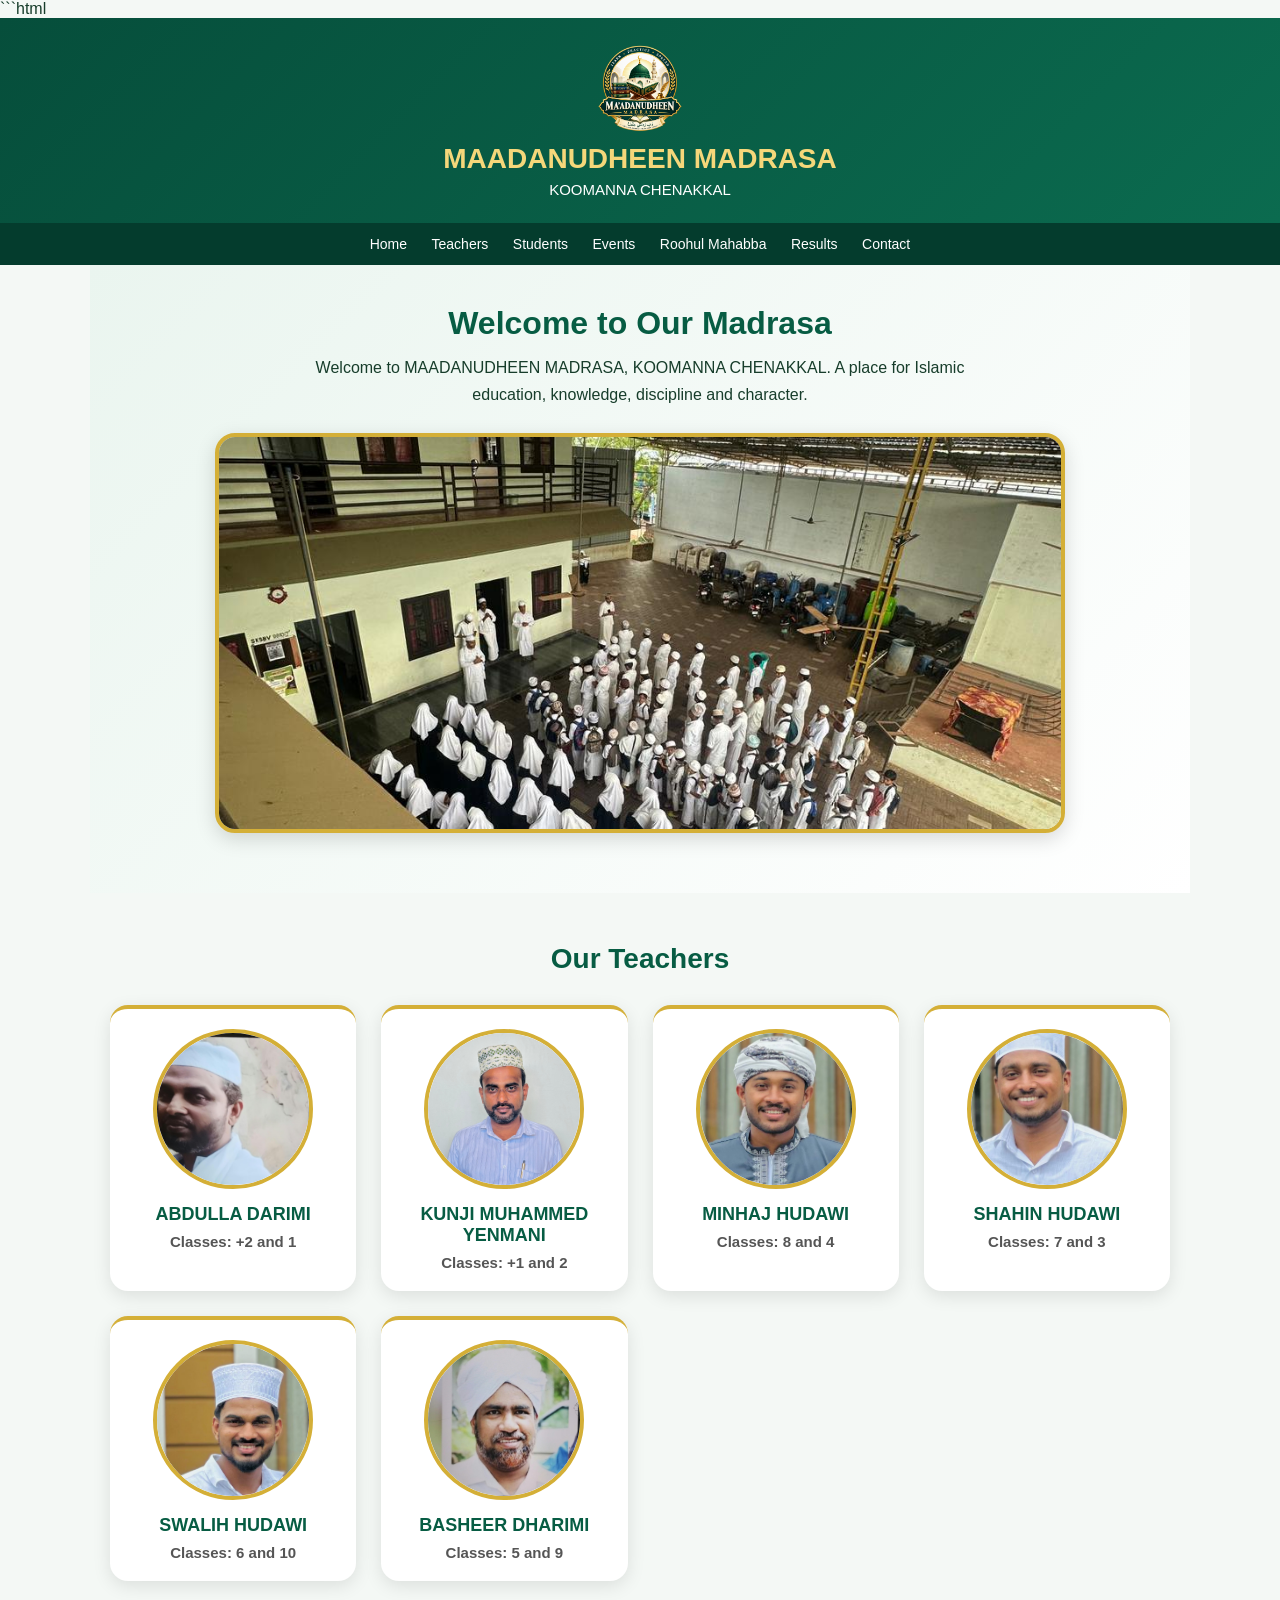
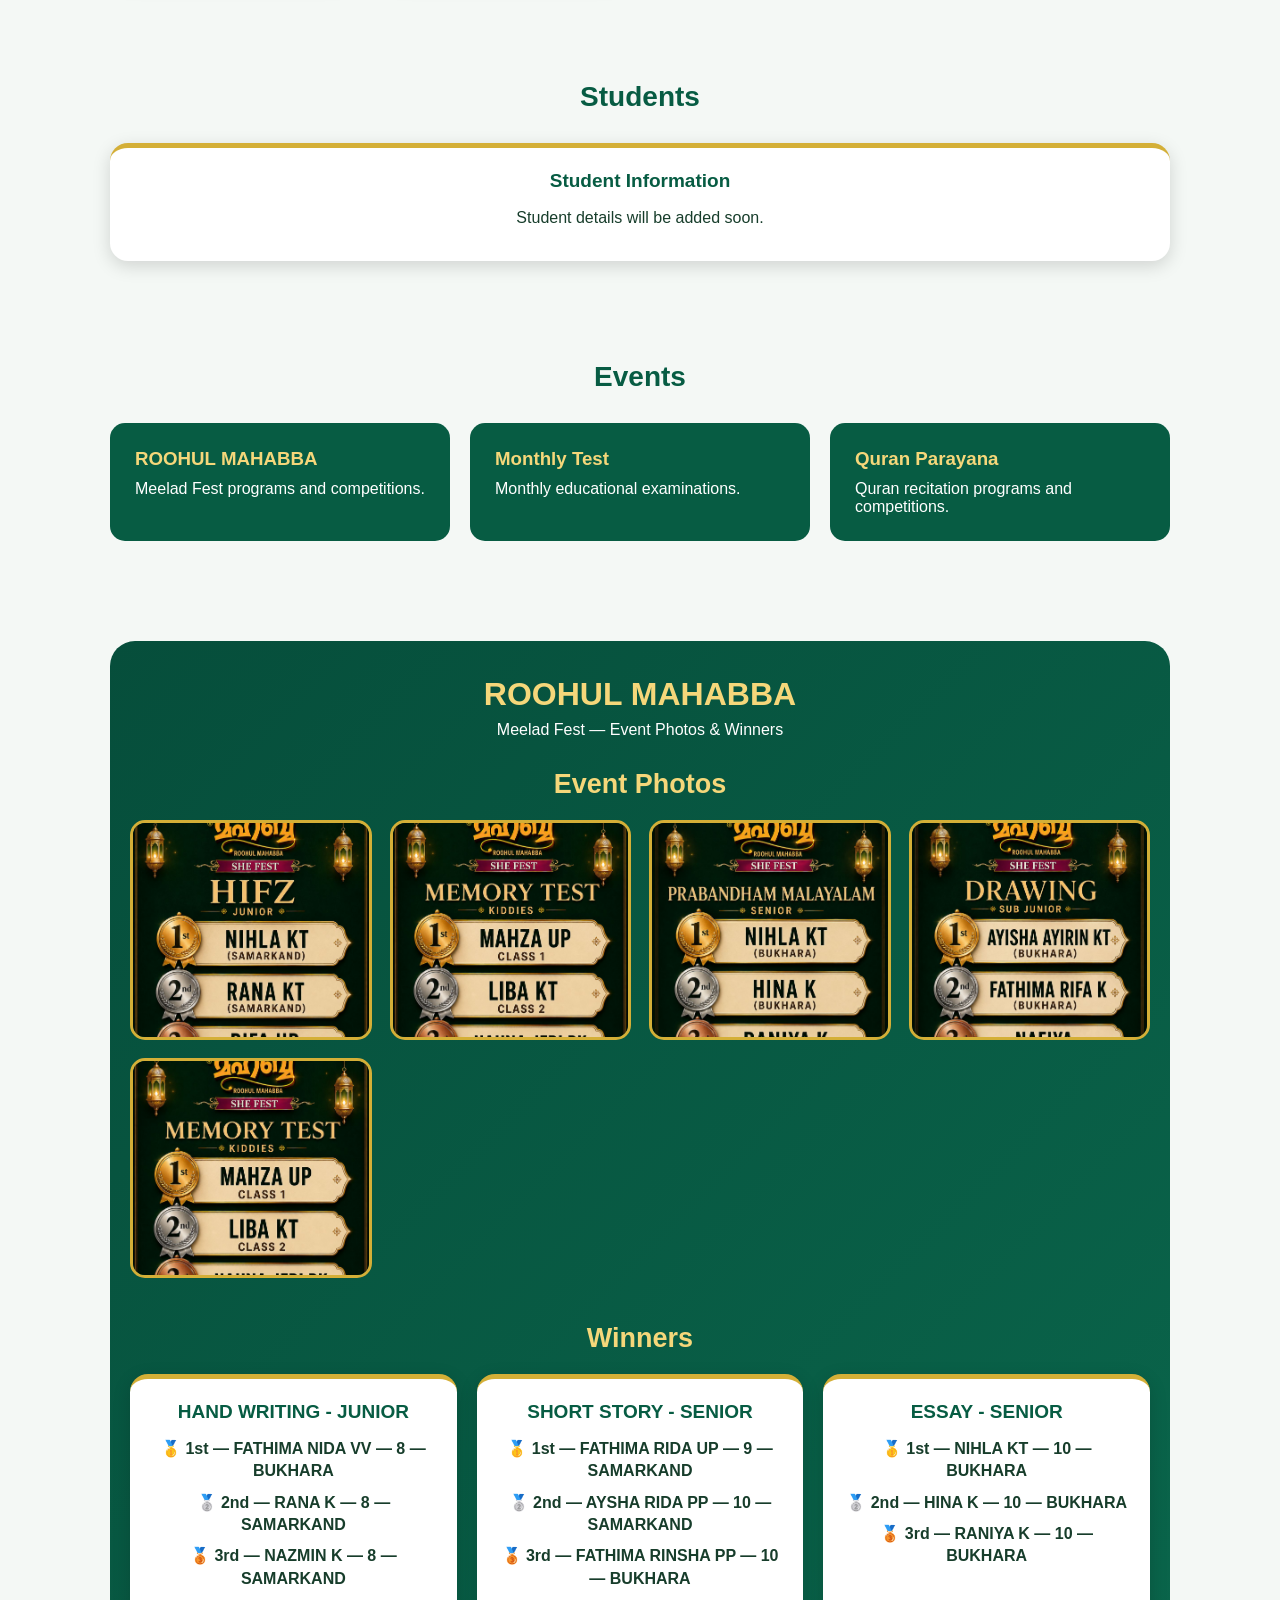
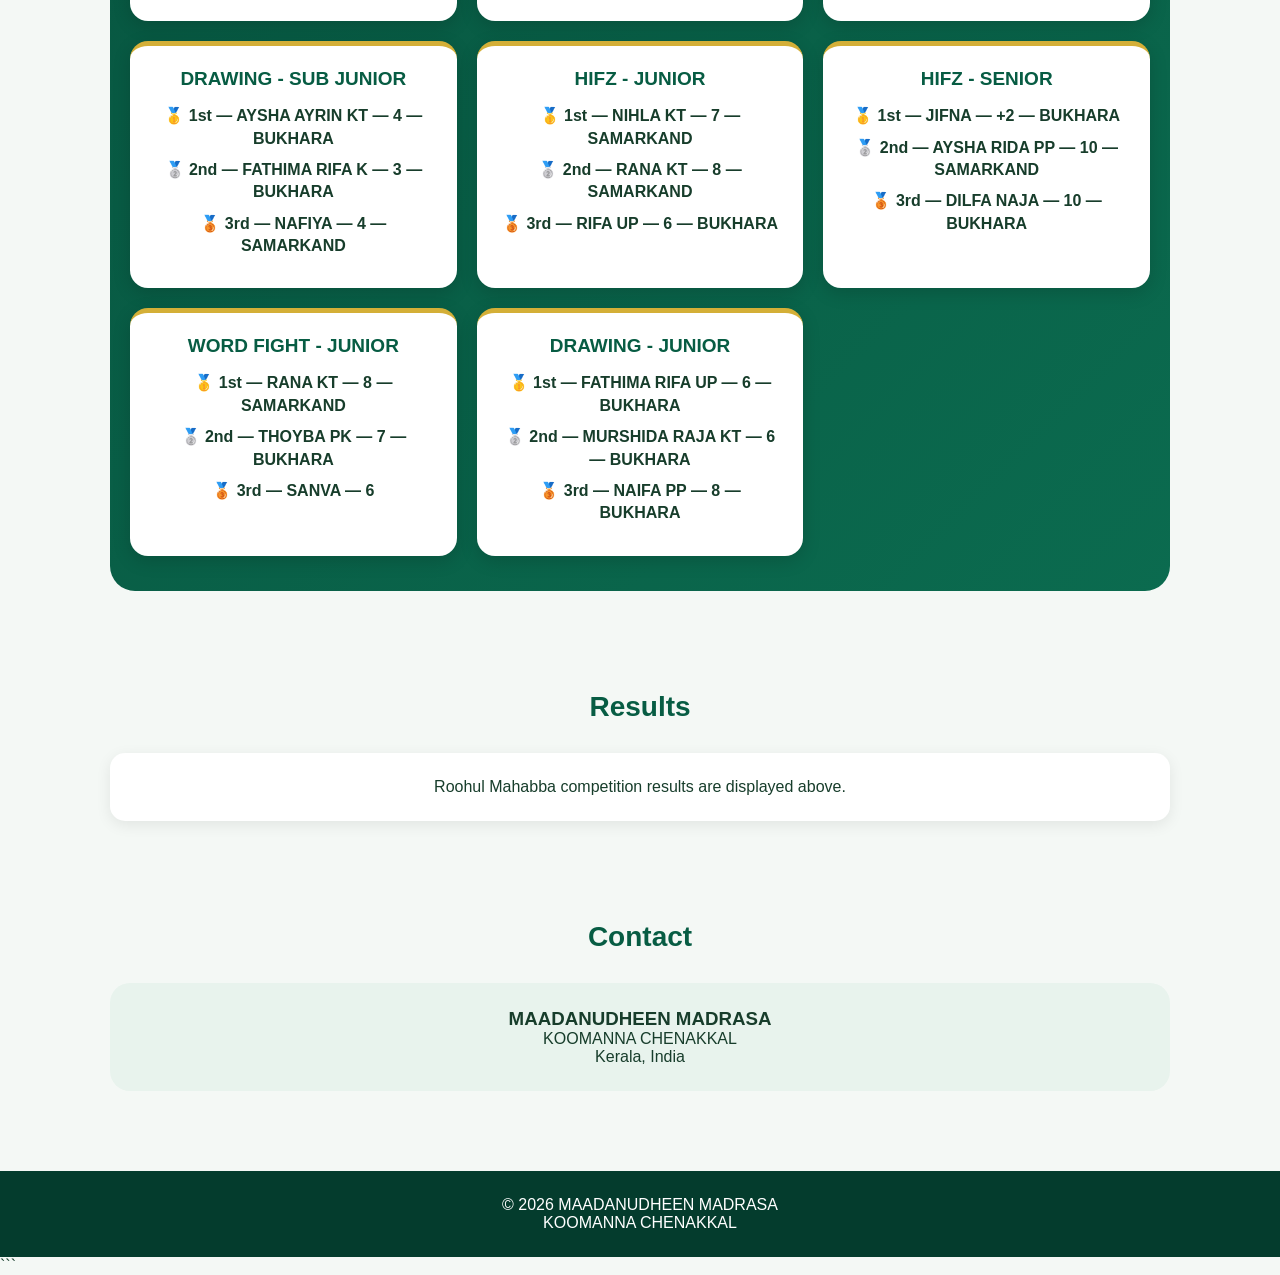
==== index.html @ e6b01f74 "Update index.html" ====
```html
<!DOCTYPE html>
<html lang="en">
<head>
<meta charset="UTF-8">
<meta name="viewport" content="width=device-width, initial-scale=1.0">

<title>MAADANUDHEEN MADRASA</title>

<style>

* {
    box-sizing: border-box;
    margin: 0;
    padding: 0;
}

body {
    font-family: Arial, sans-serif;
    background: #f4f8f5;
    color: #173d2b;
}

/* HEADER */

header {
    background: linear-gradient(135deg, #064e3b, #0b6b4f);
    color: white;
    text-align: center;
    padding: 25px 15px;
}

header img {
    width: 90px;
    height: 90px;
    object-fit: contain;
    margin-bottom: 10px;
}

header h1 {
    font-size: 28px;
    color: #f5d77a;
}

header p {
    margin-top: 6px;
    font-size: 15px;
}

/* NAVIGATION */

nav {
    background: #043c2d;
    padding: 12px;
    text-align: center;
    position: sticky;
    top: 0;
    z-index: 10;
}

nav a {
    color: white;
    text-decoration: none;
    margin: 0 10px;
    font-size: 14px;
}

nav a:hover {
    color: #f5d77a;
}

/* HERO */

.hero {
    text-align: center;
    padding: 40px 20px 60px;
    background: linear-gradient(135deg, #eaf5ef, #ffffff);
}

.hero h2 {
    font-size: 32px;
    color: #075c43;
    margin-bottom: 12px;
}

.hero p {
    max-width: 650px;
    margin: auto;
    line-height: 1.7;
}

.madrasa-image {
    width: 100%;
    max-width: 850px;
    height: 400px;
    object-fit: cover;
    border-radius: 20px;
    margin: 25px auto 0;
    display: block;
    border: 4px solid #d4af37;
    box-shadow: 0 6px 20px rgba(0,0,0,0.15);
}

/* SECTIONS */

section {
    padding: 50px 20px;
    max-width: 1100px;
    margin: auto;
}

.section-title {
    text-align: center;
    margin-bottom: 30px;
}

.section-title h2 {
    color: #075c43;
    font-size: 28px;
}

/* TEACHERS */

.teachers {
    display: grid;
    grid-template-columns: repeat(auto-fit, minmax(220px, 1fr));
    gap: 25px;
}

.teacher-card {
    background: white;
    padding: 20px;
    border-radius: 18px;
    text-align: center;
    box-shadow: 0 5px 18px rgba(0,0,0,0.10);
    border-top: 4px solid #d4af37;
}

.teacher-card img {
    width: 160px;
    height: 160px;
    object-fit: cover;
    border-radius: 50%;
    border: 4px solid #d4af37;
    margin-bottom: 15px;
}

.teacher-card h3 {
    color: #075c43;
    font-size: 18px;
    margin-bottom: 8px;
}

.teacher-class {
    color: #555;
    font-size: 15px;
    font-weight: bold;
}

/* STUDENTS */

.students {
    display: grid;
    grid-template-columns: repeat(auto-fit, minmax(220px, 1fr));
    gap: 20px;
}

/* EVENTS */

.events {
    display: grid;
    grid-template-columns: repeat(auto-fit, minmax(250px, 1fr));
    gap: 20px;
}

.event {
    background: #075c43;
    color: white;
    padding: 25px;
    border-radius: 15px;
}

.event h3 {
    color: #f5d77a;
    margin-bottom: 10px;
}

/* ROOHUL MAHABBA */

.roohul {
    background: linear-gradient(135deg, #064e3b, #0b6b4f);
    color: white;
    border-radius: 25px;
    padding: 35px 20px;
}

.roohul-title {
    text-align: center;
    margin-bottom: 30px;
}

.roohul-title h2 {
    color: #f5d77a;
    font-size: 32px;
}

.roohul-title p {
    margin-top: 8px;
}

/* PHOTO GALLERY */

.gallery {
    display: grid;
    grid-template-columns: repeat(auto-fit, minmax(220px, 1fr));
    gap: 18px;
    margin-bottom: 45px;
}

.gallery img {
    width: 100%;
    height: 220px;
    object-fit: cover;
    border-radius: 15px;
    border: 3px solid #d4af37;
    transition: 0.3s;
}

.gallery img:hover {
    transform: scale(1.03);
}

/* WINNERS */

.winners-title {
    text-align: center;
    color: #f5d77a;
    font-size: 27px;
    margin-bottom: 20px;
}

.winners {
    display: grid;
    grid-template-columns: repeat(auto-fit, minmax(280px, 1fr));
    gap: 20px;
}

.winner-card {
    background: white;
    color: #173d2b;
    padding: 22px;
    border-radius: 18px;
    text-align: center;
    border-top: 5px solid #d4af37;
    box-shadow: 0 5px 18px rgba(0,0,0,0.15);
}

.winner-card h3 {
    color: #075c43;
    margin-bottom: 15px;
    font-size: 19px;
}

.winner-card p {
    margin: 9px 0;
    line-height: 1.4;
}

.first {
    font-weight: bold;
}

.second {
    font-weight: bold;
}

.third {
    font-weight: bold;
}

/* RESULTS */

.results {
    background: white;
    padding: 25px;
    border-radius: 15px;
    text-align: center;
    box-shadow: 0 4px 15px rgba(0,0,0,0.08);
}

/* CONTACT */

.contact {
    text-align: center;
    background: #e8f3ed;
    border-radius: 20px;
    padding: 25px;
}

/* FOOTER */

footer {
    background: #043c2d;
    color: white;
    text-align: center;
    padding: 25px;
    margin-top: 30px;
}

/* MOBILE */

@media (max-width: 600px) {

    header h1 {
        font-size: 22px;
    }

    .hero h2 {
        font-size: 25px;
    }

    .madrasa-image {
        height: 250px;
    }

    nav a {
        display: inline-block;
        margin: 5px;
    }

}

</style>
</head>

<body>

<!-- HEADER -->

<header>

    <img src="logo.png" alt="Madrasa Logo">

    <h1>MAADANUDHEEN MADRASA</h1>

    <p>KOOMANNA CHENAKKAL</p>

</header>


<!-- NAVIGATION -->

<nav>

    <a href="#home">Home</a>
    <a href="#teachers">Teachers</a>
    <a href="#students">Students</a>
    <a href="#events">Events</a>
    <a href="#roohul">Roohul Mahabba</a>
    <a href="#results">Results</a>
    <a href="#contact">Contact</a>

</nav>


<!-- HOME -->

<section class="hero" id="home">

    <h2>Welcome to Our Madrasa</h2>

    <p>
        Welcome to MAADANUDHEEN MADRASA, KOOMANNA CHENAKKAL.
        A place for Islamic education, knowledge, discipline and character.
    </p>

    <img
        src="madrasa.jpg"
        alt="MAADANUDHEEN MADRASA"
        class="madrasa-image"
    >

</section>


<!-- TEACHERS -->

<section id="teachers">

    <div class="section-title">
        <h2>Our Teachers</h2>
    </div>

    <div class="teachers">

        <div class="teacher-card">
            <img src="teacher1.jpg" alt="Abdulla Darimi">
            <h3>ABDULLA DARIMI</h3>
            <p class="teacher-class">Classes: +2 and 1</p>
        </div>

        <div class="teacher-card">
            <img src="teacher2.jpg" alt="Kunji Muhammed Yenmani">
            <h3>KUNJI MUHAMMED YENMANI</h3>
            <p class="teacher-class">Classes: +1 and 2</p>
        </div>

        <div class="teacher-card">
            <img src="teacher3.jpg" alt="Minhaj Hudawi">
            <h3>MINHAJ HUDAWI</h3>
            <p class="teacher-class">Classes: 8 and 4</p>
        </div>

        <div class="teacher-card">
            <img src="teacher4.jpg" alt="Shahin Hudawi">
            <h3>SHAHIN HUDAWI</h3>
            <p class="teacher-class">Classes: 7 and 3</p>
        </div>

        <div class="teacher-card">
            <img src="teacher5.jpg" alt="Swalih Hudawi">
            <h3>SWALIH HUDAWI</h3>
            <p class="teacher-class">Classes: 6 and 10</p>
        </div>

        <div class="teacher-card">
            <img src="teacher6.jpg" alt="Basheer Dharimi">
            <h3>BASHEER DHARIMI</h3>
            <p class="teacher-class">Classes: 5 and 9</p>
        </div>

    </div>

</section>


<!-- STUDENTS -->

<section id="students">

    <div class="section-title">
        <h2>Students</h2>
    </div>

    <div class="students">

        <div class="winner-card">

            <h3>Student Information</h3>

            <p>
                Student details will be added soon.
            </p>

        </div>

    </div>

</section>


<!-- EVENTS -->

<section id="events">

    <div class="section-title">
        <h2>Events</h2>
    </div>

    <div class="events">

        <div class="event">
            <h3>ROOHUL MAHABBA</h3>
            <p>Meelad Fest programs and competitions.</p>
        </div>

        <div class="event">
            <h3>Monthly Test</h3>
            <p>Monthly educational examinations.</p>
        </div>

        <div class="event">
            <h3>Quran Parayana</h3>
            <p>Quran recitation programs and competitions.</p>
        </div>

    </div>

</section>


<!-- ROOHUL MAHABBA -->

<section id="roohul">

    <div class="roohul">

        <div class="roohul-title">

            <h2>ROOHUL MAHABBA</h2>

            <p>
                Meelad Fest — Event Photos & Winners
            </p>

        </div>


        <!-- EVENT PHOTOS -->

        <h2 class="winners-title">
            Event Photos
        </h2>

        <div class="gallery">

            <img src="roohul1.jpg" alt="Roohul Mahabba Event Photo">

            <img src="roohul2.jpg" alt="Roohul Mahabba Event Photo">

            <img src="roohul3.jpg" alt="Roohul Mahabba Event Photo">

            <img src="roohul4.jpg" alt="Roohul Mahabba Event Photo">

            <img src="roohul5.jpg" alt="Roohul Mahabba Event Photo">

        </div>


        <!-- WINNERS -->

        <h2 class="winners-title">
            Winners
        </h2>

        <div class="winners">


            <!-- 1 -->

            <div class="winner-card">

                <h3>HAND WRITING - JUNIOR</h3>

                <p class="first">
                    🥇 1st — FATHIMA NIDA VV — 8 — BUKHARA
                </p>

                <p class="second">
                    🥈 2nd — RANA K — 8 — SAMARKAND
                </p>

                <p class="third">
                    🥉 3rd — NAZMIN K — 8 — SAMARKAND
                </p>

            </div>


            <!-- 2 -->

            <div class="winner-card">

                <h3>SHORT STORY - SENIOR</h3>

                <p class="first">
                    🥇 1st — FATHIMA RIDA UP — 9 — SAMARKAND
                </p>

                <p class="second">
                    🥈 2nd — AYSHA RIDA PP — 10 — SAMARKAND
                </p>

                <p class="third">
                    🥉 3rd — FATHIMA RINSHA PP — 10 — BUKHARA
                </p>

            </div>


            <!-- 3 -->

            <div class="winner-card">

                <h3>ESSAY - SENIOR</h3>

                <p class="first">
                    🥇 1st — NIHLA KT — 10 — BUKHARA
                </p>

                <p class="second">
                    🥈 2nd — HINA K — 10 — BUKHARA
                </p>

                <p class="third">
                    🥉 3rd — RANIYA K — 10 — BUKHARA
                </p>

            </div>


            <!-- 4 -->

            <div class="winner-card">

                <h3>DRAWING - SUB JUNIOR</h3>

                <p class="first">
                    🥇 1st — AYSHA AYRIN KT — 4 — BUKHARA
                </p>

                <p class="second">
                    🥈 2nd — FATHIMA RIFA K — 3 — BUKHARA
                </p>

                <p class="third">
                    🥉 3rd — NAFIYA — 4 — SAMARKAND
                </p>

            </div>


            <!-- 5 -->

            <div class="winner-card">

                <h3>HIFZ - JUNIOR</h3>

                <p class="first">
                    🥇 1st — NIHLA KT — 7 — SAMARKAND
                </p>

                <p class="second">
                    🥈 2nd — RANA KT — 8 — SAMARKAND
                </p>

                <p class="third">
                    🥉 3rd — RIFA UP — 6 — BUKHARA
                </p>

            </div>


            <!-- 6 -->

            <div class="winner-card">

                <h3>HIFZ - SENIOR</h3>

                <p class="first">
                    🥇 1st — JIFNA — +2 — BUKHARA
                </p>

                <p class="second">
                    🥈 2nd — AYSHA RIDA PP — 10 — SAMARKAND
                </p>

                <p class="third">
                    🥉 3rd — DILFA NAJA — 10 — BUKHARA
                </p>

            </div>


            <!-- 7 -->

            <div class="winner-card">

                <h3>WORD FIGHT - JUNIOR</h3>

                <p class="first">
                    🥇 1st — RANA KT — 8 — SAMARKAND
                </p>

                <p class="second">
                    🥈 2nd — THOYBA PK — 7 — BUKHARA
                </p>

                <p class="third">
                    🥉 3rd — SANVA — 6
                </p>

            </div>


            <!-- 8 -->

            <div class="winner-card">

                <h3>DRAWING - JUNIOR</h3>

                <p class="first">
                    🥇 1st — FATHIMA RIFA UP — 6 — BUKHARA
                </p>

                <p class="second">
                    🥈 2nd — MURSHIDA RAJA KT — 6 — BUKHARA
                </p>

                <p class="third">
                    🥉 3rd — NAIFA PP — 8 — BUKHARA
                </p>

            </div>


        </div>

    </div>

</section>


<!-- RESULTS -->

<section id="results">

    <div class="section-title">

        <h2>Results</h2>

    </div>

    <div class="results">

        <p>
            Roohul Mahabba competition results are displayed above.
        </p>

    </div>

</section>


<!-- CONTACT -->

<section id="contact">

    <div class="section-title">

        <h2>Contact</h2>

    </div>

    <div class="contact">

        <h3>MAADANUDHEEN MADRASA</h3>

        <p>KOOMANNA CHENAKKAL</p>

        <p>Kerala, India</p>

    </div>

</section>


<!-- FOOTER -->

<footer>

    <p>© 2026 MAADANUDHEEN MADRASA</p>

    <p>KOOMANNA CHENAKKAL</p>

</footer>

</body>
</html>
```
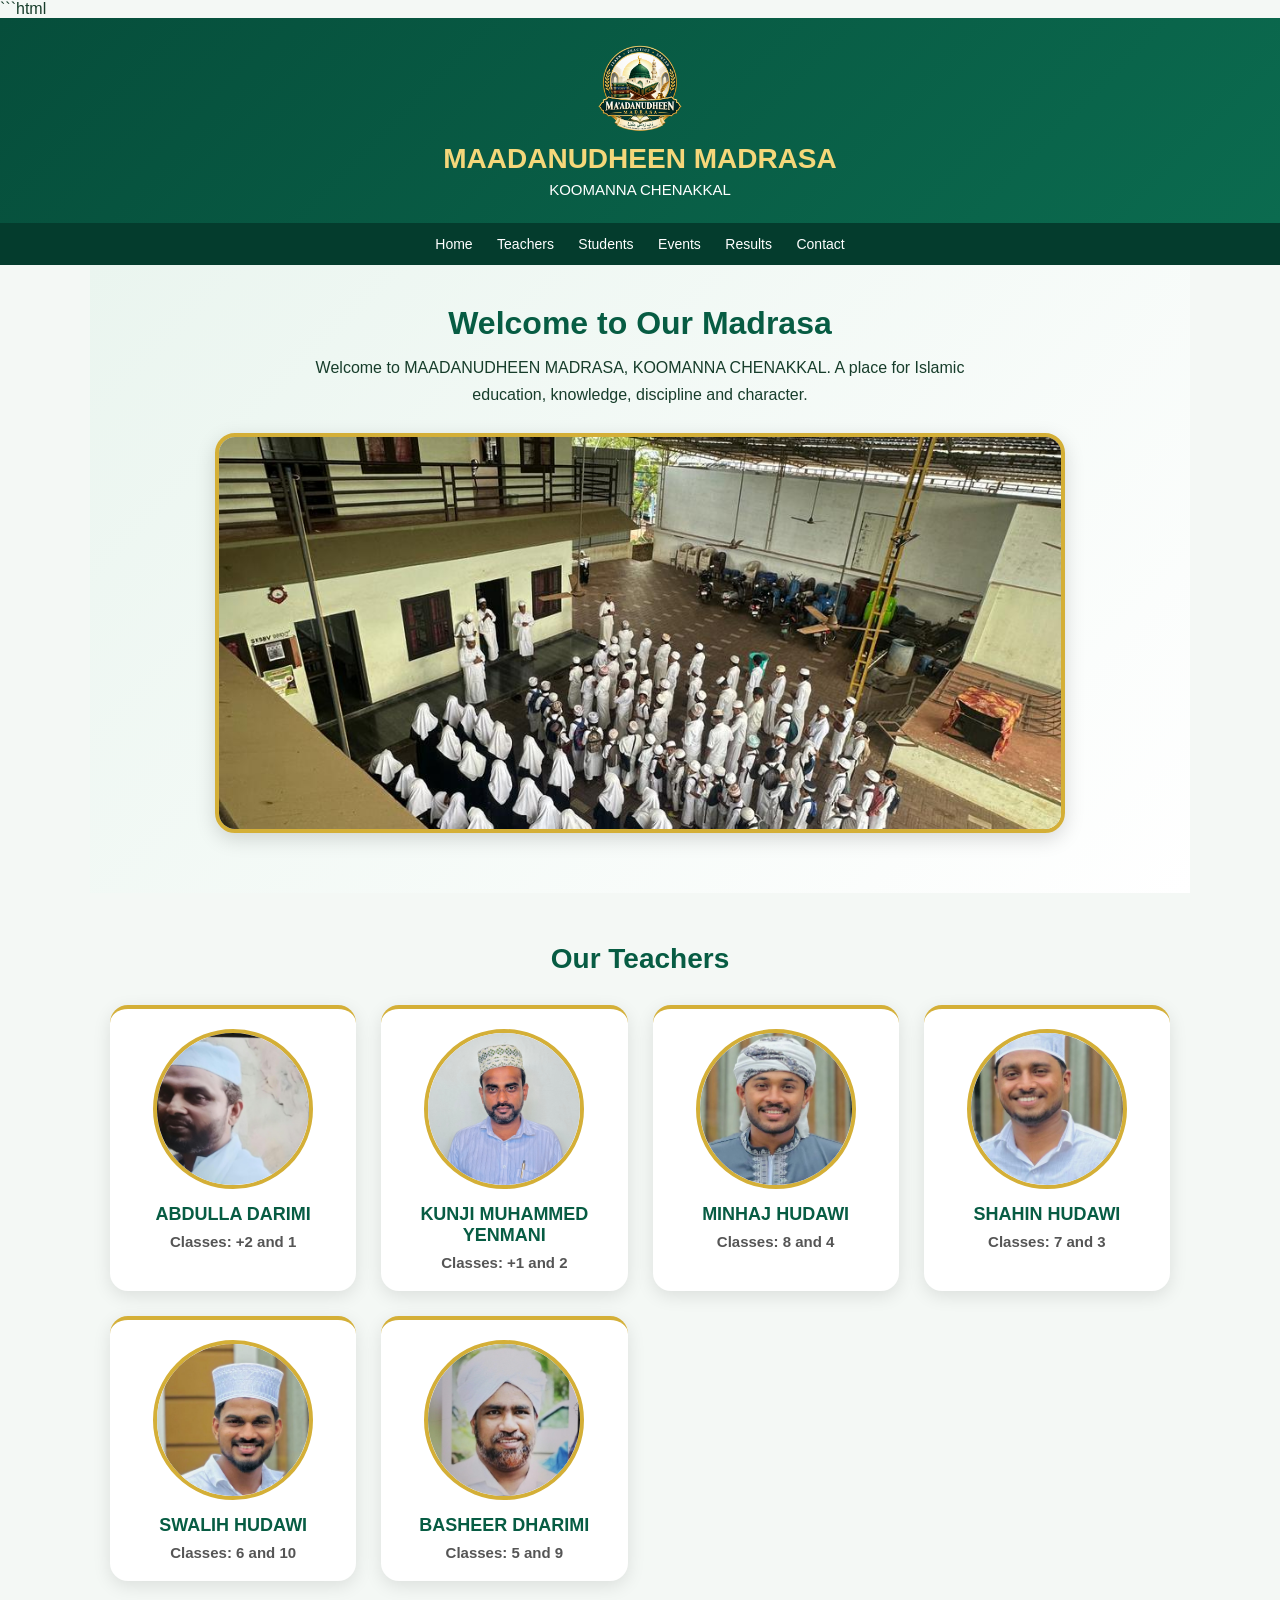
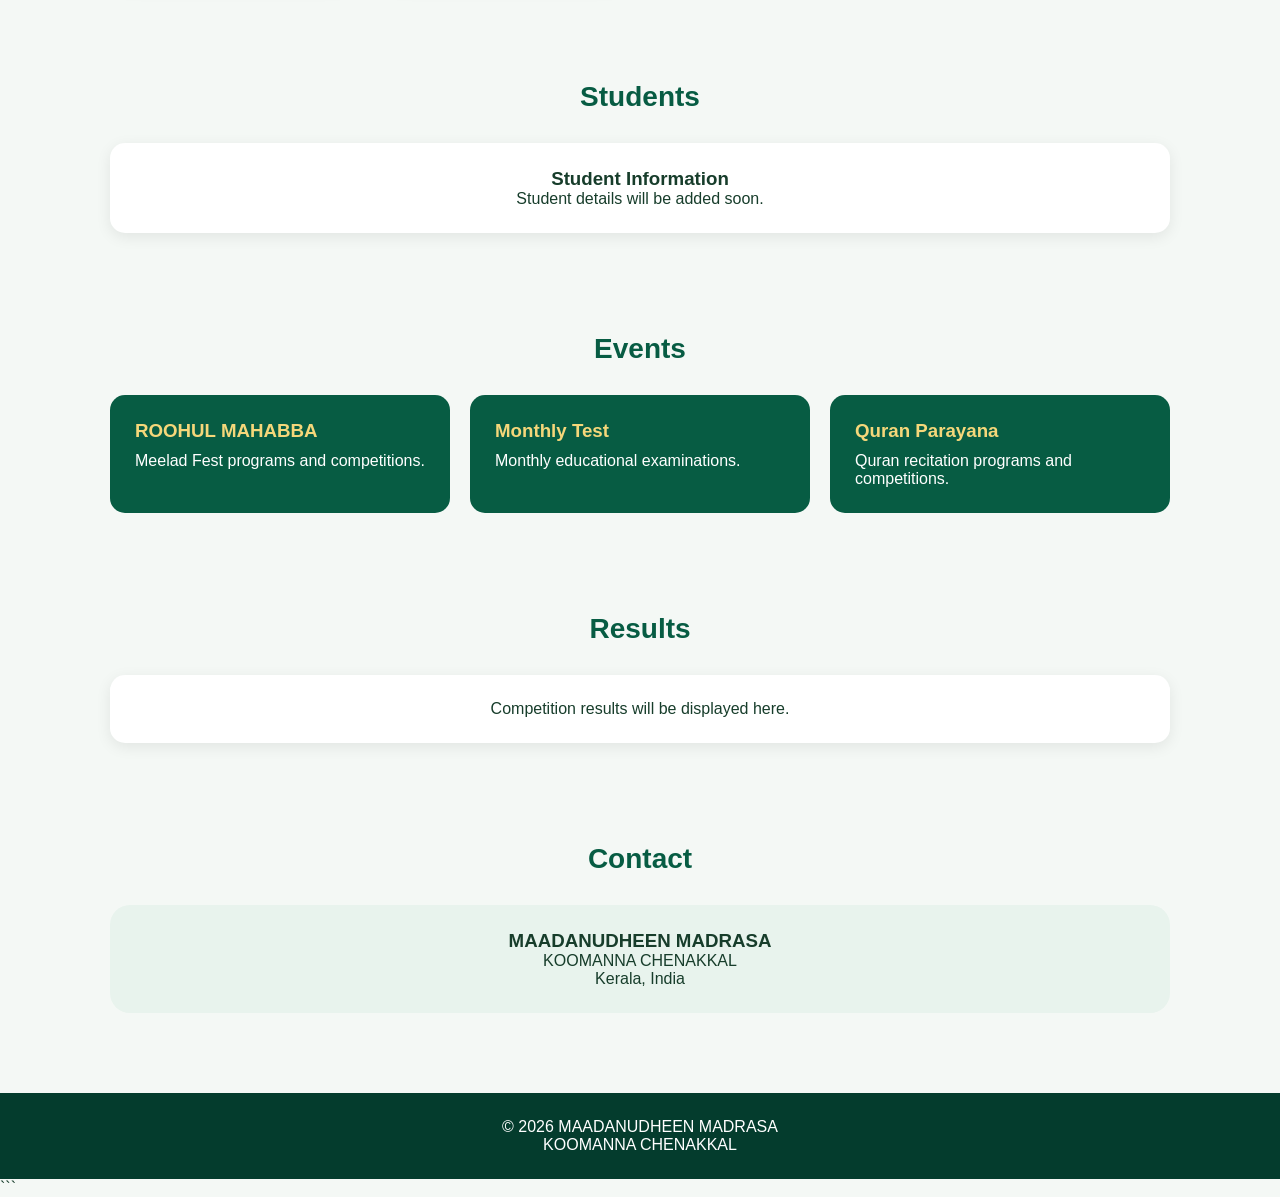
==== commit 696b6769: "Update index.html" ====
--- a/index.html
+++ b/index.html
@@ -165,6 +165,14 @@
     gap: 20px;
 }
 
+.card {
+    background: white;
+    padding: 25px;
+    border-radius: 15px;
+    text-align: center;
+    box-shadow: 0 4px 15px rgba(0,0,0,0.08);
+}
+
 /* EVENTS */
 
 .events {
@@ -185,99 +193,6 @@
     margin-bottom: 10px;
 }
 
-/* ROOHUL MAHABBA */
-
-.roohul {
-    background: linear-gradient(135deg, #064e3b, #0b6b4f);
-    color: white;
-    border-radius: 25px;
-    padding: 35px 20px;
-}
-
-.roohul-title {
-    text-align: center;
-    margin-bottom: 30px;
-}
-
-.roohul-title h2 {
-    color: #f5d77a;
-    font-size: 32px;
-}
-
-.roohul-title p {
-    margin-top: 8px;
-}
-
-/* PHOTO GALLERY */
-
-.gallery {
-    display: grid;
-    grid-template-columns: repeat(auto-fit, minmax(220px, 1fr));
-    gap: 18px;
-    margin-bottom: 45px;
-}
-
-.gallery img {
-    width: 100%;
-    height: 220px;
-    object-fit: cover;
-    border-radius: 15px;
-    border: 3px solid #d4af37;
-    transition: 0.3s;
-}
-
-.gallery img:hover {
-    transform: scale(1.03);
-}
-
-/* WINNERS */
-
-.winners-title {
-    text-align: center;
-    color: #f5d77a;
-    font-size: 27px;
-    margin-bottom: 20px;
-}
-
-.winners {
-    display: grid;
-    grid-template-columns: repeat(auto-fit, minmax(280px, 1fr));
-    gap: 20px;
-}
-
-.winner-card {
-    background: white;
-    color: #173d2b;
-    padding: 22px;
-    border-radius: 18px;
-    text-align: center;
-    border-top: 5px solid #d4af37;
-    box-shadow: 0 5px 18px rgba(0,0,0,0.15);
-}
-
-.winner-card h3 {
-    color: #075c43;
-    margin-bottom: 15px;
-    font-size: 19px;
-}
-
-.winner-card p {
-    margin: 9px 0;
-    line-height: 1.4;
-}
-
-.first {
-    font-weight: bold;
-}
-
-.second {
-    font-weight: bold;
-}
-
-.third {
-    font-weight: bold;
-}
-
 /* RESULTS */
 
 .results {
@@ -353,11 +268,15 @@
 <nav>
 
     <a href="#home">Home</a>
+
     <a href="#teachers">Teachers</a>
+
     <a href="#students">Students</a>
+
     <a href="#events">Events</a>
-    <a href="#roohul">Roohul Mahabba</a>
+
     <a href="#results">Results</a>
+
     <a href="#contact">Contact</a>
 
 </nav>
@@ -394,39 +313,80 @@
     <div class="teachers">
 
         <div class="teacher-card">
+
             <img src="teacher1.jpg" alt="Abdulla Darimi">
+
             <h3>ABDULLA DARIMI</h3>
-            <p class="teacher-class">Classes: +2 and 1</p>
-        </div>
+
+            <p class="teacher-class">
+                Classes: +2 and 1
+            </p>
+
+        </div>
+
 
         <div class="teacher-card">
+
             <img src="teacher2.jpg" alt="Kunji Muhammed Yenmani">
+
             <h3>KUNJI MUHAMMED YENMANI</h3>
-            <p class="teacher-class">Classes: +1 and 2</p>
-        </div>
+
+            <p class="teacher-class">
+                Classes: +1 and 2
+            </p>
+
+        </div>
+
 
         <div class="teacher-card">
+
             <img src="teacher3.jpg" alt="Minhaj Hudawi">
+
             <h3>MINHAJ HUDAWI</h3>
-            <p class="teacher-class">Classes: 8 and 4</p>
-        </div>
+
+            <p class="teacher-class">
+                Classes: 8 and 4
+            </p>
+
+        </div>
+
 
         <div class="teacher-card">
+
             <img src="teacher4.jpg" alt="Shahin Hudawi">
+
             <h3>SHAHIN HUDAWI</h3>
-            <p class="teacher-class">Classes: 7 and 3</p>
-        </div>
+
+            <p class="teacher-class">
+                Classes: 7 and 3
+            </p>
+
+        </div>
+
 
         <div class="teacher-card">
+
             <img src="teacher5.jpg" alt="Swalih Hudawi">
+
             <h3>SWALIH HUDAWI</h3>
-            <p class="teacher-class">Classes: 6 and 10</p>
-        </div>
+
+            <p class="teacher-class">
+                Classes: 6 and 10
+            </p>
+
+        </div>
+
 
         <div class="teacher-card">
+
             <img src="teacher6.jpg" alt="Basheer Dharimi">
+
             <h3>BASHEER DHARIMI</h3>
-            <p class="teacher-class">Classes: 5 and 9</p>
+
+            <p class="teacher-class">
+                Classes: 5 and 9
+            </p>
+
         </div>
 
     </div>
@@ -444,7 +404,7 @@
 
     <div class="students">
 
-        <div class="winner-card">
+        <div class="card">
 
             <h3>Student Information</h3>
 
@@ -470,18 +430,35 @@
     <div class="events">
 
         <div class="event">
+
             <h3>ROOHUL MAHABBA</h3>
-            <p>Meelad Fest programs and competitions.</p>
-        </div>
+
+            <p>
+                Meelad Fest programs and competitions.
+            </p>
+
+        </div>
+
 
         <div class="event">
+
             <h3>Monthly Test</h3>
-            <p>Monthly educational examinations.</p>
-        </div>
+
+            <p>
+                Monthly educational examinations.
+            </p>
+
+        </div>
+
 
         <div class="event">
+
             <h3>Quran Parayana</h3>
-            <p>Quran recitation programs and competitions.</p>
+
+            <p>
+                Quran recitation programs and competitions.
+            </p>
+
         </div>
 
     </div>
@@ -489,228 +466,6 @@
 </section>
 
 
-<!-- ROOHUL MAHABBA -->
-
-<section id="roohul">
-
-    <div class="roohul">
-
-        <div class="roohul-title">
-
-            <h2>ROOHUL MAHABBA</h2>
-
-            <p>
-                Meelad Fest — Event Photos & Winners
-            </p>
-
-        </div>
-
-
-        <!-- EVENT PHOTOS -->
-
-        <h2 class="winners-title">
-            Event Photos
-        </h2>
-
-        <div class="gallery">
-
-            <img src="roohul1.jpg" alt="Roohul Mahabba Event Photo">
-
-            <img src="roohul2.jpg" alt="Roohul Mahabba Event Photo">
-
-            <img src="roohul3.jpg" alt="Roohul Mahabba Event Photo">
-
-            <img src="roohul4.jpg" alt="Roohul Mahabba Event Photo">
-
-            <img src="roohul5.jpg" alt="Roohul Mahabba Event Photo">
-
-        </div>
-
-
-        <!-- WINNERS -->
-
-        <h2 class="winners-title">
-            Winners
-        </h2>
-
-        <div class="winners">
-
-
-            <!-- 1 -->
-
-            <div class="winner-card">
-
-                <h3>HAND WRITING - JUNIOR</h3>
-
-                <p class="first">
-                    🥇 1st — FATHIMA NIDA VV — 8 — BUKHARA
-                </p>
-
-                <p class="second">
-                    🥈 2nd — RANA K — 8 — SAMARKAND
-                </p>
-
-                <p class="third">
-                    🥉 3rd — NAZMIN K — 8 — SAMARKAND
-                </p>
-
-            </div>
-
-
-            <!-- 2 -->
-
-            <div class="winner-card">
-
-                <h3>SHORT STORY - SENIOR</h3>
-
-                <p class="first">
-                    🥇 1st — FATHIMA RIDA UP — 9 — SAMARKAND
-                </p>
-
-                <p class="second">
-                    🥈 2nd — AYSHA RIDA PP — 10 — SAMARKAND
-                </p>
-
-                <p class="third">
-                    🥉 3rd — FATHIMA RINSHA PP — 10 — BUKHARA
-                </p>
-
-            </div>
-
-
-            <!-- 3 -->
-
-            <div class="winner-card">
-
-                <h3>ESSAY - SENIOR</h3>
-
-                <p class="first">
-                    🥇 1st — NIHLA KT — 10 — BUKHARA
-                </p>
-
-                <p class="second">
-                    🥈 2nd — HINA K — 10 — BUKHARA
-                </p>
-
-                <p class="third">
-                    🥉 3rd — RANIYA K — 10 — BUKHARA
-                </p>
-
-            </div>
-
-
-            <!-- 4 -->
-
-            <div class="winner-card">
-
-                <h3>DRAWING - SUB JUNIOR</h3>
-
-                <p class="first">
-                    🥇 1st — AYSHA AYRIN KT — 4 — BUKHARA
-                </p>
-
-                <p class="second">
-                    🥈 2nd — FATHIMA RIFA K — 3 — BUKHARA
-                </p>
-
-                <p class="third">
-                    🥉 3rd — NAFIYA — 4 — SAMARKAND
-                </p>
-
-            </div>
-
-
-            <!-- 5 -->
-
-            <div class="winner-card">
-
-                <h3>HIFZ - JUNIOR</h3>
-
-                <p class="first">
-                    🥇 1st — NIHLA KT — 7 — SAMARKAND
-                </p>
-
-                <p class="second">
-                    🥈 2nd — RANA KT — 8 — SAMARKAND
-                </p>
-
-                <p class="third">
-                    🥉 3rd — RIFA UP — 6 — BUKHARA
-                </p>
-
-            </div>
-
-
-            <!-- 6 -->
-
-            <div class="winner-card">
-
-                <h3>HIFZ - SENIOR</h3>
-
-                <p class="first">
-                    🥇 1st — JIFNA — +2 — BUKHARA
-                </p>
-
-                <p class="second">
-                    🥈 2nd — AYSHA RIDA PP — 10 — SAMARKAND
-                </p>
-
-                <p class="third">
-                    🥉 3rd — DILFA NAJA — 10 — BUKHARA
-                </p>
-
-            </div>
-
-
-            <!-- 7 -->
-
-            <div class="winner-card">
-
-                <h3>WORD FIGHT - JUNIOR</h3>
-
-                <p class="first">
-                    🥇 1st — RANA KT — 8 — SAMARKAND
-                </p>
-
-                <p class="second">
-                    🥈 2nd — THOYBA PK — 7 — BUKHARA
-                </p>
-
-                <p class="third">
-                    🥉 3rd — SANVA — 6
-                </p>
-
-            </div>
-
-
-            <!-- 8 -->
-
-            <div class="winner-card">
-
-                <h3>DRAWING - JUNIOR</h3>
-
-                <p class="first">
-                    🥇 1st — FATHIMA RIFA UP — 6 — BUKHARA
-                </p>
-
-                <p class="second">
-                    🥈 2nd — MURSHIDA RAJA KT — 6 — BUKHARA
-                </p>
-
-                <p class="third">
-                    🥉 3rd — NAIFA PP — 8 — BUKHARA
-                </p>
-
-            </div>
-
-
-        </div>
-
-    </div>
-
-</section>
-
-
 <!-- RESULTS -->
 
 <section id="results">
@@ -724,7 +479,7 @@
     <div class="results">
 
         <p>
-            Roohul Mahabba competition results are displayed above.
+            Competition results will be displayed here.
         </p>
 
     </div>
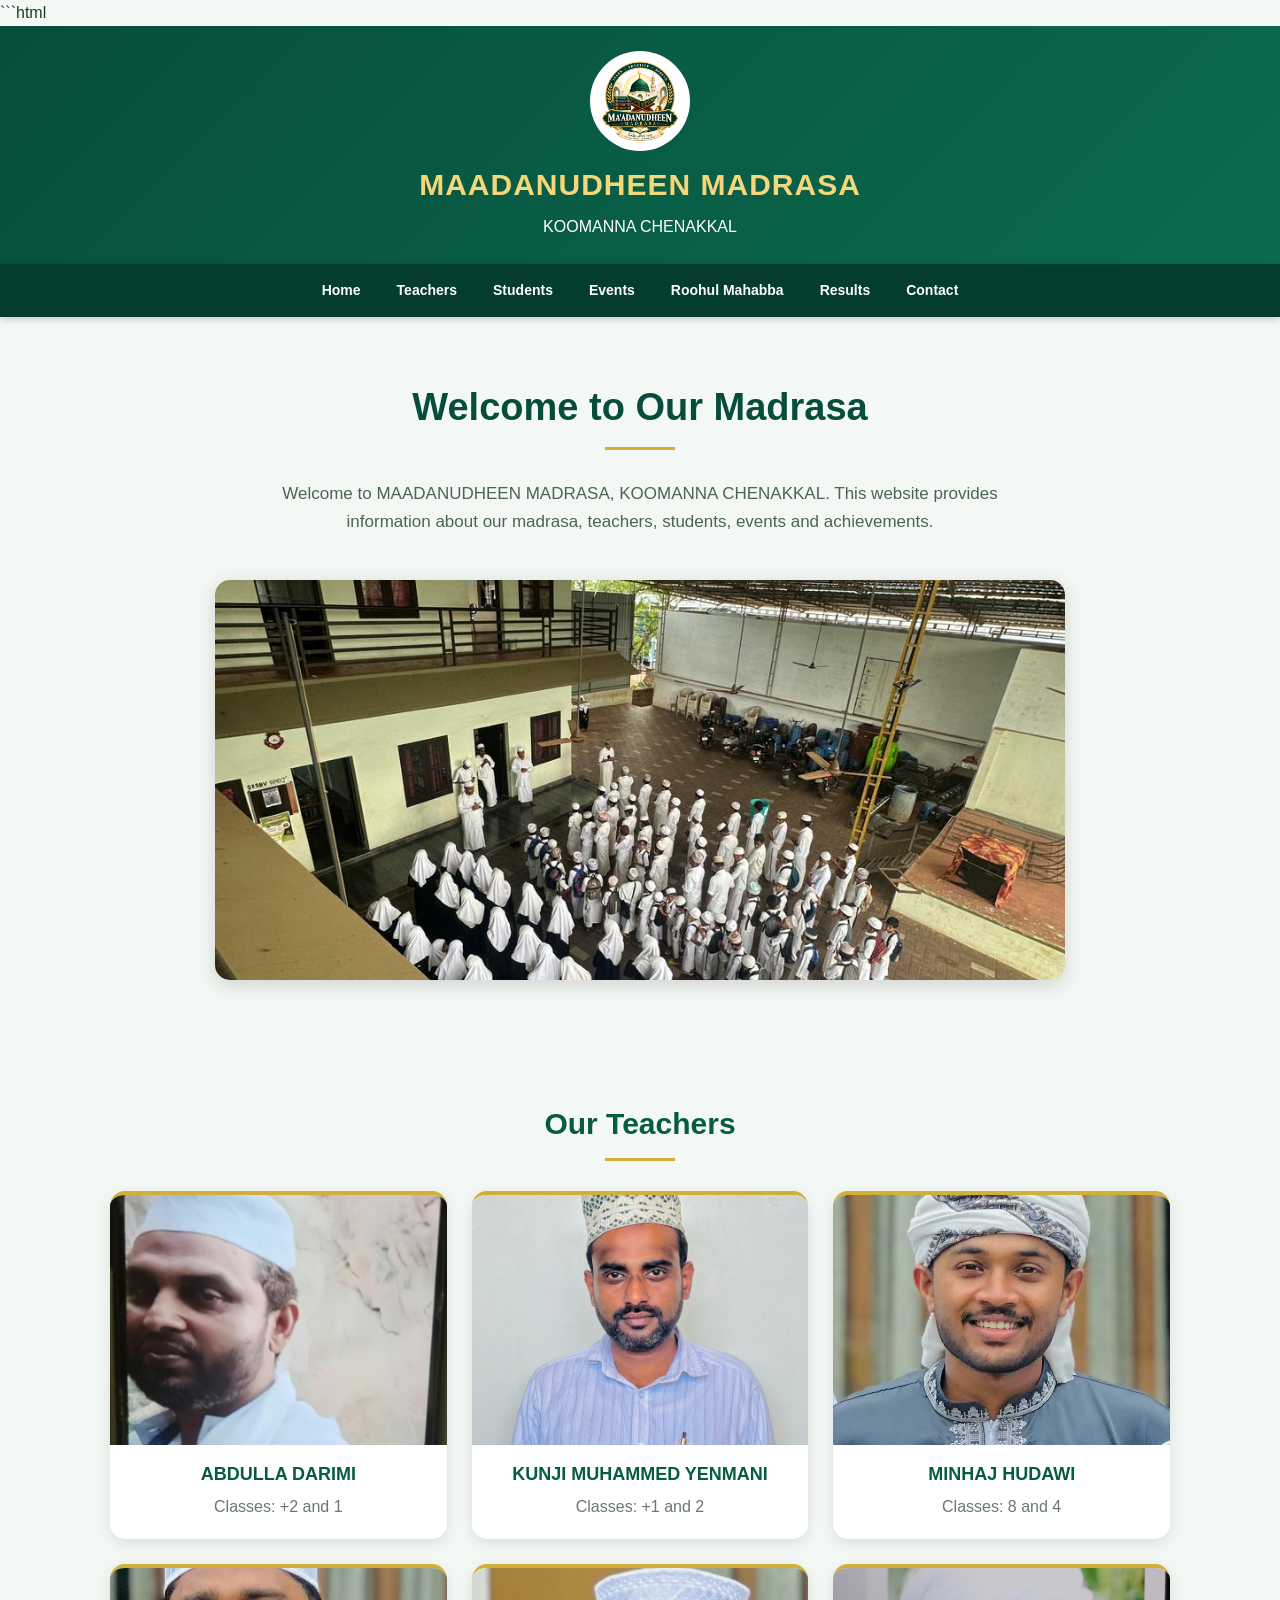
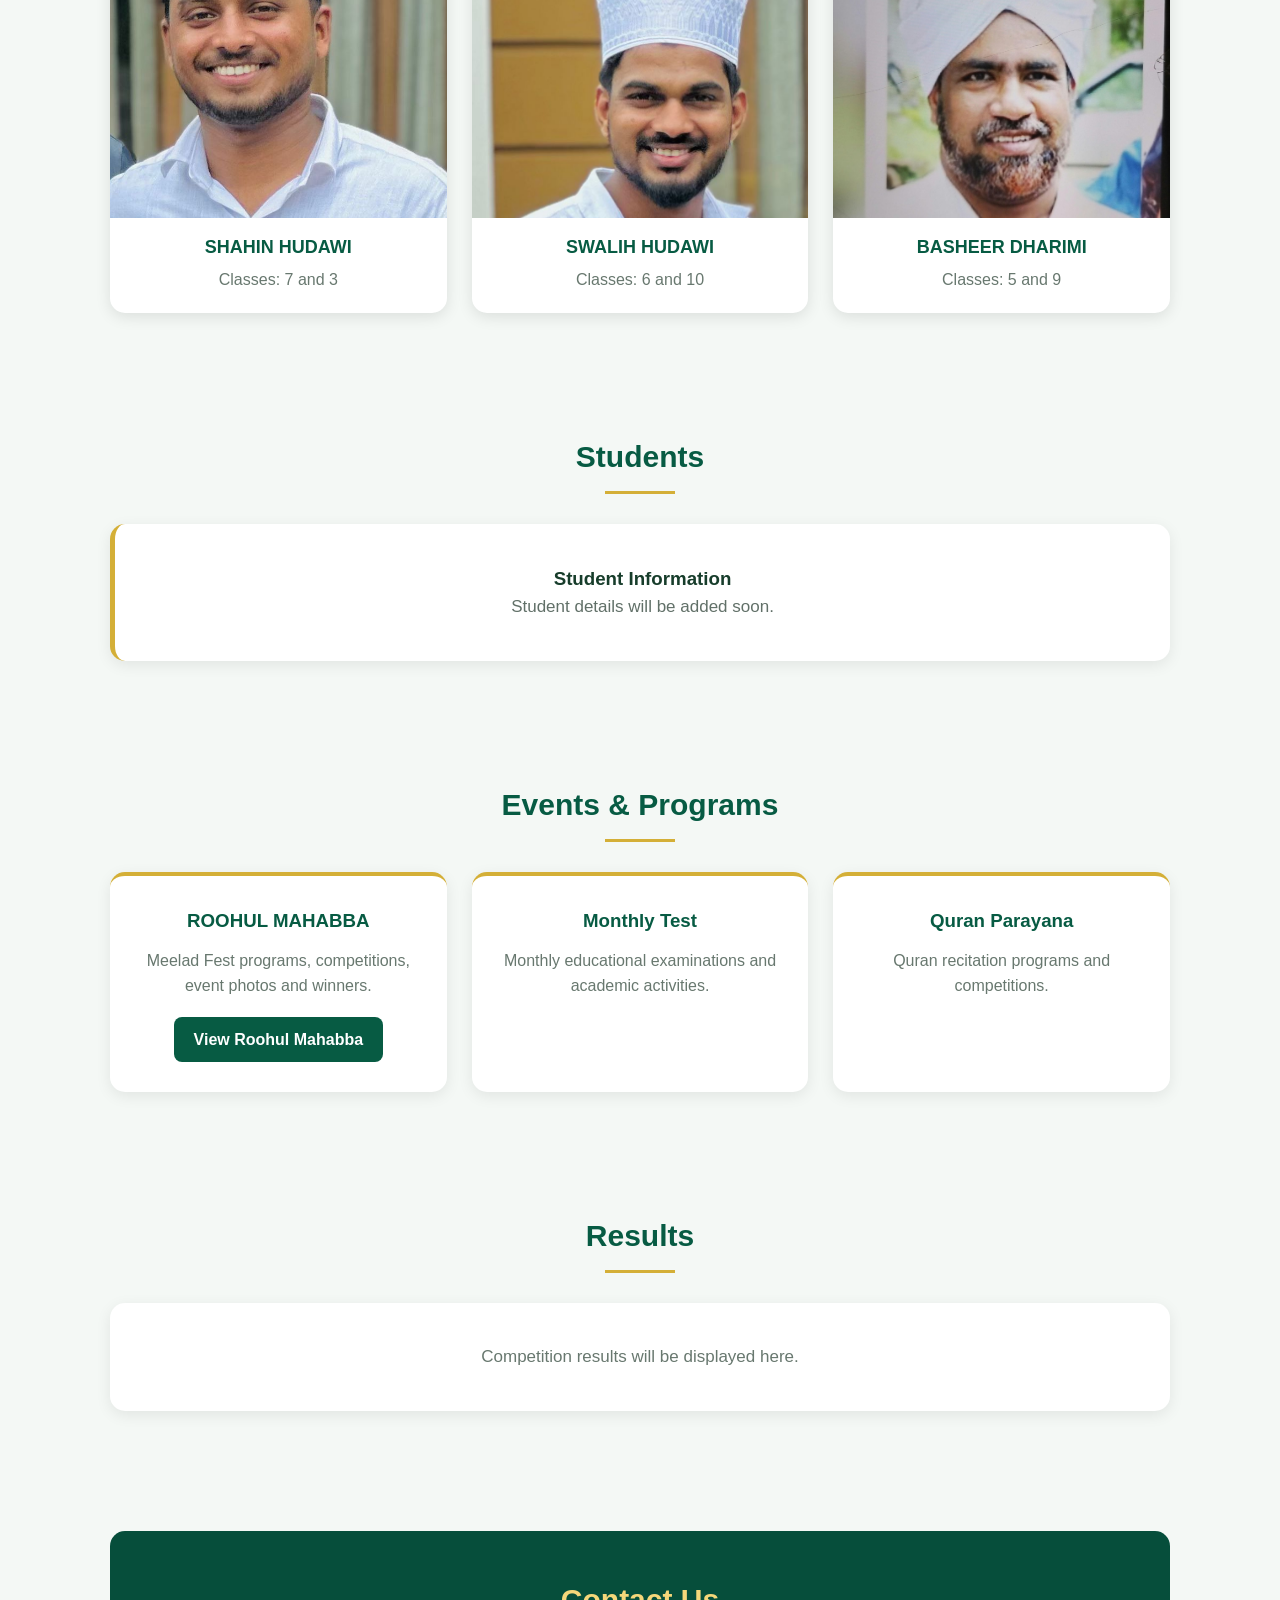
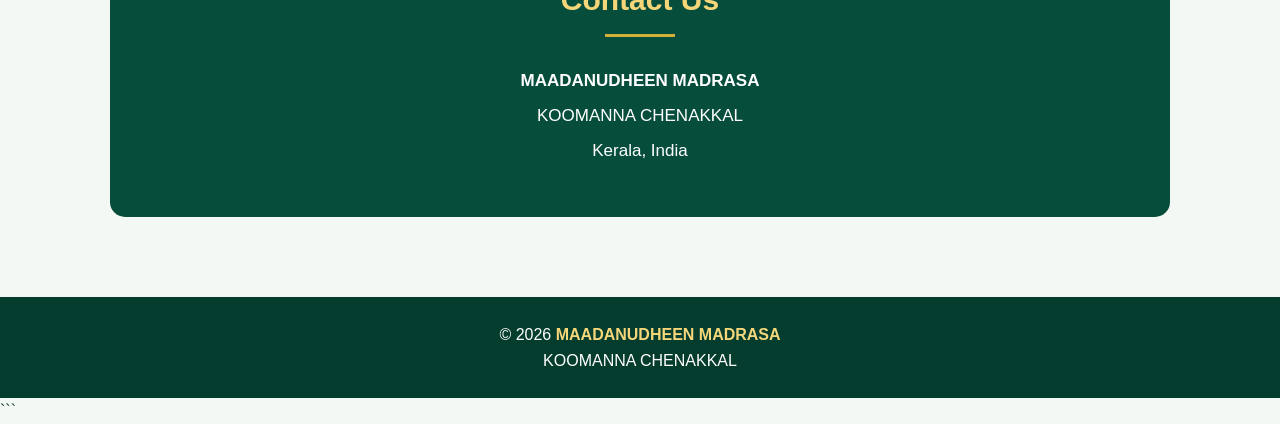
==== commit 5f1767bf: "Update index.html" ====
--- a/index.html
+++ b/index.html
@@ -2,409 +2,421 @@
 <!DOCTYPE html>
 <html lang="en">
 <head>
-<meta charset="UTF-8">
-<meta name="viewport" content="width=device-width, initial-scale=1.0">
-
-<title>MAADANUDHEEN MADRASA</title>
-
-<style>
-
-* {
-    box-sizing: border-box;
-    margin: 0;
-    padding: 0;
-}
-
-body {
-    font-family: Arial, sans-serif;
-    background: #f4f8f5;
-    color: #173d2b;
-}
-
-/* HEADER */
-
-header {
-    background: linear-gradient(135deg, #064e3b, #0b6b4f);
-    color: white;
-    text-align: center;
-    padding: 25px 15px;
-}
-
-header img {
-    width: 90px;
-    height: 90px;
-    object-fit: contain;
-    margin-bottom: 10px;
-}
-
-header h1 {
-    font-size: 28px;
-    color: #f5d77a;
-}
-
-header p {
-    margin-top: 6px;
-    font-size: 15px;
-}
-
-/* NAVIGATION */
-
-nav {
-    background: #043c2d;
-    padding: 12px;
-    text-align: center;
-    position: sticky;
-    top: 0;
-    z-index: 10;
-}
-
-nav a {
-    color: white;
-    text-decoration: none;
-    margin: 0 10px;
-    font-size: 14px;
-}
-
-nav a:hover {
-    color: #f5d77a;
-}
-
-/* HERO */
-
-.hero {
-    text-align: center;
-    padding: 40px 20px 60px;
-    background: linear-gradient(135deg, #eaf5ef, #ffffff);
-}
-
-.hero h2 {
-    font-size: 32px;
-    color: #075c43;
-    margin-bottom: 12px;
-}
-
-.hero p {
-    max-width: 650px;
-    margin: auto;
-    line-height: 1.7;
-}
-
-.madrasa-image {
-    width: 100%;
-    max-width: 850px;
-    height: 400px;
-    object-fit: cover;
-    border-radius: 20px;
-    margin: 25px auto 0;
-    display: block;
-    border: 4px solid #d4af37;
-    box-shadow: 0 6px 20px rgba(0,0,0,0.15);
-}
-
-/* SECTIONS */
-
-section {
-    padding: 50px 20px;
-    max-width: 1100px;
-    margin: auto;
-}
-
-.section-title {
-    text-align: center;
-    margin-bottom: 30px;
-}
-
-.section-title h2 {
-    color: #075c43;
-    font-size: 28px;
-}
-
-/* TEACHERS */
-
-.teachers {
-    display: grid;
-    grid-template-columns: repeat(auto-fit, minmax(220px, 1fr));
-    gap: 25px;
-}
-
-.teacher-card {
-    background: white;
-    padding: 20px;
-    border-radius: 18px;
-    text-align: center;
-    box-shadow: 0 5px 18px rgba(0,0,0,0.10);
-    border-top: 4px solid #d4af37;
-}
-
-.teacher-card img {
-    width: 160px;
-    height: 160px;
-    object-fit: cover;
-    border-radius: 50%;
-    border: 4px solid #d4af37;
-    margin-bottom: 15px;
-}
-
-.teacher-card h3 {
-    color: #075c43;
-    font-size: 18px;
-    margin-bottom: 8px;
-}
-
-.teacher-class {
-    color: #555;
-    font-size: 15px;
-    font-weight: bold;
-}
-
-/* STUDENTS */
-
-.students {
-    display: grid;
-    grid-template-columns: repeat(auto-fit, minmax(220px, 1fr));
-    gap: 20px;
-}
-
-.card {
-    background: white;
-    padding: 25px;
-    border-radius: 15px;
-    text-align: center;
-    box-shadow: 0 4px 15px rgba(0,0,0,0.08);
-}
-
-/* EVENTS */
-
-.events {
-    display: grid;
-    grid-template-columns: repeat(auto-fit, minmax(250px, 1fr));
-    gap: 20px;
-}
-
-.event {
-    background: #075c43;
-    color: white;
-    padding: 25px;
-    border-radius: 15px;
-}
-
-.event h3 {
-    color: #f5d77a;
-    margin-bottom: 10px;
-}
-
-/* RESULTS */
-
-.results {
-    background: white;
-    padding: 25px;
-    border-radius: 15px;
-    text-align: center;
-    box-shadow: 0 4px 15px rgba(0,0,0,0.08);
-}
-
-/* CONTACT */
-
-.contact {
-    text-align: center;
-    background: #e8f3ed;
-    border-radius: 20px;
-    padding: 25px;
-}
-
-/* FOOTER */
-
-footer {
-    background: #043c2d;
-    color: white;
-    text-align: center;
-    padding: 25px;
-    margin-top: 30px;
-}
-
-/* MOBILE */
-
-@media (max-width: 600px) {
-
-    header h1 {
-        font-size: 22px;
-    }
-
-    .hero h2 {
-        font-size: 25px;
-    }
-
-    .madrasa-image {
-        height: 250px;
-    }
-
-    nav a {
-        display: inline-block;
-        margin: 5px;
-    }
-
-}
-
-</style>
+    <meta charset="UTF-8">
+    <meta name="viewport" content="width=device-width, initial-scale=1.0">
+
+    <title>MAADANUDHEEN MADRASA</title>
+
+    <style>
+        * {
+            box-sizing: border-box;
+            margin: 0;
+            padding: 0;
+        }
+
+        html {
+            scroll-behavior: smooth;
+        }
+
+        body {
+            font-family: Arial, sans-serif;
+            background: #f4f8f5;
+            color: #173d2b;
+            line-height: 1.6;
+        }
+
+        /* HEADER */
+        header {
+            background: linear-gradient(135deg, #064e3b, #0b6b4f);
+            color: white;
+            text-align: center;
+            padding: 25px 15px;
+        }
+
+        .logo {
+            width: 100px;
+            height: 100px;
+            object-fit: contain;
+            background: white;
+            border-radius: 50%;
+            padding: 8px;
+            margin-bottom: 10px;
+        }
+
+        header h1 {
+            font-size: 30px;
+            color: #f5d77a;
+            letter-spacing: 1px;
+        }
+
+        header p {
+            font-size: 16px;
+            margin-top: 5px;
+            color: white;
+        }
+
+        /* NAVIGATION */
+        nav {
+            background: #043c2d;
+            position: sticky;
+            top: 0;
+            z-index: 1000;
+            box-shadow: 0 2px 8px rgba(0,0,0,0.2);
+        }
+
+        nav ul {
+            list-style: none;
+            display: flex;
+            justify-content: center;
+            flex-wrap: wrap;
+        }
+
+        nav ul li a {
+            display: block;
+            color: white;
+            text-decoration: none;
+            padding: 15px 18px;
+            font-weight: bold;
+            font-size: 14px;
+        }
+
+        nav ul li a:hover {
+            background: #d4af37;
+            color: #043c2d;
+        }
+
+        /* GENERAL SECTION */
+        section {
+            max-width: 1100px;
+            margin: auto;
+            padding: 60px 20px;
+        }
+
+        section h2 {
+            text-align: center;
+            color: #075b43;
+            font-size: 30px;
+            margin-bottom: 30px;
+        }
+
+        section h2::after {
+            content: "";
+            display: block;
+            width: 70px;
+            height: 3px;
+            background: #d4af37;
+            margin: 10px auto;
+        }
+
+        /* HERO */
+        .hero {
+            text-align: center;
+            padding-top: 60px;
+        }
+
+        .hero h2 {
+            font-size: 38px;
+            color: #064e3b;
+        }
+
+        .hero p {
+            max-width: 750px;
+            margin: 20px auto;
+            font-size: 17px;
+            color: #4b6357;
+        }
+
+        .madrasa-image {
+            width: 100%;
+            max-width: 850px;
+            height: 400px;
+            object-fit: cover;
+            border-radius: 15px;
+            margin-top: 25px;
+            box-shadow: 0 5px 20px rgba(0,0,0,0.15);
+        }
+
+        /* TEACHERS */
+        .teacher-grid {
+            display: grid;
+            grid-template-columns: repeat(3, 1fr);
+            gap: 25px;
+        }
+
+        .teacher-card {
+            background: white;
+            border-radius: 15px;
+            overflow: hidden;
+            text-align: center;
+            box-shadow: 0 4px 15px rgba(0,0,0,0.1);
+            border-top: 4px solid #d4af37;
+        }
+
+        .teacher-card img {
+            width: 100%;
+            height: 250px;
+            object-fit: cover;
+        }
+
+        .teacher-card h3 {
+            color: #075b43;
+            margin: 15px 10px 5px;
+            font-size: 18px;
+        }
+
+        .teacher-card p {
+            padding-bottom: 20px;
+            color: #68786f;
+        }
+
+        /* STUDENTS */
+        .info-box {
+            background: white;
+            padding: 40px;
+            border-radius: 15px;
+            text-align: center;
+            box-shadow: 0 4px 15px rgba(0,0,0,0.08);
+            border-left: 5px solid #d4af37;
+        }
+
+        .info-box p {
+            color: #617068;
+            font-size: 17px;
+        }
+
+        /* EVENTS */
+        .event-grid {
+            display: grid;
+            grid-template-columns: repeat(3, 1fr);
+            gap: 25px;
+        }
+
+        .event-card {
+            background: white;
+            padding: 30px 20px;
+            border-radius: 15px;
+            text-align: center;
+            box-shadow: 0 4px 15px rgba(0,0,0,0.08);
+            border-top: 4px solid #d4af37;
+        }
+
+        .event-card h3 {
+            color: #075b43;
+            margin-bottom: 12px;
+        }
+
+        .event-card p {
+            color: #68786f;
+        }
+
+        .event-button {
+            display: inline-block;
+            margin-top: 18px;
+            padding: 10px 20px;
+            background: #075b43;
+            color: white;
+            text-decoration: none;
+            border-radius: 8px;
+            font-weight: bold;
+        }
+
+        .event-button:hover {
+            background: #d4af37;
+            color: #043c2d;
+        }
+
+        /* RESULTS */
+        .results-box {
+            background: white;
+            padding: 40px;
+            text-align: center;
+            border-radius: 15px;
+            box-shadow: 0 4px 15px rgba(0,0,0,0.08);
+        }
+
+        .results-box p {
+            color: #68786f;
+            font-size: 17px;
+        }
+
+        /* CONTACT */
+        .contact-box {
+            background: #064e3b;
+            color: white;
+            text-align: center;
+            padding: 45px 20px;
+            border-radius: 15px;
+        }
+
+        .contact-box h2 {
+            color: #f5d77a;
+        }
+
+        .contact-box p {
+            margin: 8px 0;
+            font-size: 17px;
+        }
+
+        /* FOOTER */
+        footer {
+            background: #043c2d;
+            color: white;
+            text-align: center;
+            padding: 25px 15px;
+            margin-top: 20px;
+        }
+
+        footer strong {
+            color: #f5d77a;
+        }
+
+        /* MOBILE */
+        @media (max-width: 800px) {
+
+            header h1 {
+                font-size: 24px;
+            }
+
+            nav ul li a {
+                padding: 12px 10px;
+                font-size: 12px;
+            }
+
+            .hero h2 {
+                font-size: 30px;
+            }
+
+            .madrasa-image {
+                height: 280px;
+            }
+
+            .teacher-grid {
+                grid-template-columns: 1fr 1fr;
+            }
+
+            .event-grid {
+                grid-template-columns: 1fr;
+            }
+        }
+
+        @media (max-width: 500px) {
+
+            .teacher-grid {
+                grid-template-columns: 1fr;
+            }
+
+            section {
+                padding: 45px 15px;
+            }
+
+            .info-box,
+            .results-box {
+                padding: 25px 15px;
+            }
+        }
+    </style>
 </head>
 
 <body>
 
-<!-- HEADER -->
-
-<header>
-
-    <img src="logo.png" alt="Madrasa Logo">
-
-    <h1>MAADANUDHEEN MADRASA</h1>
-
-    <p>KOOMANNA CHENAKKAL</p>
-
-</header>
-
-
-<!-- NAVIGATION -->
-
-<nav>
-
-    <a href="#home">Home</a>
-
-    <a href="#teachers">Teachers</a>
-
-    <a href="#students">Students</a>
-
-    <a href="#events">Events</a>
-
-    <a href="#results">Results</a>
-
-    <a href="#contact">Contact</a>
-
-</nav>
-
-
-<!-- HOME -->
-
-<section class="hero" id="home">
-
-    <h2>Welcome to Our Madrasa</h2>
-
-    <p>
-        Welcome to MAADANUDHEEN MADRASA, KOOMANNA CHENAKKAL.
-        A place for Islamic education, knowledge, discipline and character.
-    </p>
-
-    <img
-        src="madrasa.jpg"
-        alt="MAADANUDHEEN MADRASA"
-        class="madrasa-image"
-    >
-
-</section>
-
-
-<!-- TEACHERS -->
-
-<section id="teachers">
-
-    <div class="section-title">
+    <!-- HEADER -->
+    <header>
+        <img src="logo.png" alt="Madrasa Logo" class="logo">
+
+        <h1>MAADANUDHEEN MADRASA</h1>
+        <p>KOOMANNA CHENAKKAL</p>
+    </header>
+
+
+    <!-- NAVIGATION -->
+    <nav>
+        <ul>
+            <li><a href="#home">Home</a></li>
+            <li><a href="#teachers">Teachers</a></li>
+            <li><a href="#students">Students</a></li>
+            <li><a href="#events">Events</a></li>
+
+            <!-- ROOHUL MAHABBA SEPARATE PAGE -->
+            <li><a href="roohul.html">Roohul Mahabba</a></li>
+
+            <li><a href="#results">Results</a></li>
+            <li><a href="#contact">Contact</a></li>
+        </ul>
+    </nav>
+
+
+    <!-- HOME -->
+    <section id="home" class="hero">
+
+        <h2>Welcome to Our Madrasa</h2>
+
+        <p>
+            Welcome to MAADANUDHEEN MADRASA, KOOMANNA CHENAKKAL.
+            This website provides information about our madrasa,
+            teachers, students, events and achievements.
+        </p>
+
+        <img src="madrasa.jpg"
+             alt="MAADANUDHEEN MADRASA"
+             class="madrasa-image">
+
+    </section>
+
+
+    <!-- TEACHERS -->
+    <section id="teachers">
+
         <h2>Our Teachers</h2>
-    </div>
-
-    <div class="teachers">
-
-        <div class="teacher-card">
-
-            <img src="teacher1.jpg" alt="Abdulla Darimi">
-
-            <h3>ABDULLA DARIMI</h3>
-
-            <p class="teacher-class">
-                Classes: +2 and 1
-            </p>
+
+        <div class="teacher-grid">
+
+            <div class="teacher-card">
+                <img src="teacher1.jpg" alt="ABDULLA DARIMI">
+                <h3>ABDULLA DARIMI</h3>
+                <p>Classes: +2 and 1</p>
+            </div>
+
+            <div class="teacher-card">
+                <img src="teacher2.jpg" alt="KUNJI MUHAMMED YENMANI">
+                <h3>KUNJI MUHAMMED YENMANI</h3>
+                <p>Classes: +1 and 2</p>
+            </div>
+
+            <div class="teacher-card">
+                <img src="teacher3.jpg" alt="MINHAJ HUDAWI">
+                <h3>MINHAJ HUDAWI</h3>
+                <p>Classes: 8 and 4</p>
+            </div>
+
+            <div class="teacher-card">
+                <img src="teacher4.jpg" alt="SHAHIN HUDAWI">
+                <h3>SHAHIN HUDAWI</h3>
+                <p>Classes: 7 and 3</p>
+            </div>
+
+            <div class="teacher-card">
+                <img src="teacher5.jpg" alt="SWALIH HUDAWI">
+                <h3>SWALIH HUDAWI</h3>
+                <p>Classes: 6 and 10</p>
+            </div>
+
+            <div class="teacher-card">
+                <img src="teacher6.jpg" alt="BASHEER DHARIMI">
+                <h3>BASHEER DHARIMI</h3>
+                <p>Classes: 5 and 9</p>
+            </div>
 
         </div>
 
-
-        <div class="teacher-card">
-
-            <img src="teacher2.jpg" alt="Kunji Muhammed Yenmani">
-
-            <h3>KUNJI MUHAMMED YENMANI</h3>
-
-            <p class="teacher-class">
-                Classes: +1 and 2
-            </p>
-
-        </div>
-
-
-        <div class="teacher-card">
-
-            <img src="teacher3.jpg" alt="Minhaj Hudawi">
-
-            <h3>MINHAJ HUDAWI</h3>
-
-            <p class="teacher-class">
-                Classes: 8 and 4
-            </p>
-
-        </div>
-
-
-        <div class="teacher-card">
-
-            <img src="teacher4.jpg" alt="Shahin Hudawi">
-
-            <h3>SHAHIN HUDAWI</h3>
-
-            <p class="teacher-class">
-                Classes: 7 and 3
-            </p>
-
-        </div>
-
-
-        <div class="teacher-card">
-
-            <img src="teacher5.jpg" alt="Swalih Hudawi">
-
-            <h3>SWALIH HUDAWI</h3>
-
-            <p class="teacher-class">
-                Classes: 6 and 10
-            </p>
-
-        </div>
-
-
-        <div class="teacher-card">
-
-            <img src="teacher6.jpg" alt="Basheer Dharimi">
-
-            <h3>BASHEER DHARIMI</h3>
-
-            <p class="teacher-class">
-                Classes: 5 and 9
-            </p>
-
-        </div>
-
-    </div>
-
-</section>
-
-
-<!-- STUDENTS -->
-
-<section id="students">
-
-    <div class="section-title">
+    </section>
+
+
+    <!-- STUDENTS -->
+    <section id="students">
+
         <h2>Students</h2>
-    </div>
-
-    <div class="students">
-
-        <div class="card">
+
+        <div class="info-box">
 
             <h3>Student Information</h3>
 
@@ -414,111 +426,107 @@
 
         </div>
 
-    </div>
-
-</section>
-
-
-<!-- EVENTS -->
-
-<section id="events">
-
-    <div class="section-title">
-        <h2>Events</h2>
-    </div>
-
-    <div class="events">
-
-        <div class="event">
-
-            <h3>ROOHUL MAHABBA</h3>
+    </section>
+
+
+    <!-- EVENTS -->
+    <section id="events">
+
+        <h2>Events & Programs</h2>
+
+        <div class="event-grid">
+
+            <!-- ROOHUL MAHABBA -->
+            <div class="event-card">
+
+                <h3>ROOHUL MAHABBA</h3>
+
+                <p>
+                    Meelad Fest programs, competitions,
+                    event photos and winners.
+                </p>
+
+                <a href="roohul.html" class="event-button">
+                    View Roohul Mahabba
+                </a>
+
+            </div>
+
+
+            <!-- MONTHLY TEST -->
+            <div class="event-card">
+
+                <h3>Monthly Test</h3>
+
+                <p>
+                    Monthly educational examinations
+                    and academic activities.
+                </p>
+
+            </div>
+
+
+            <!-- QURAN PARAYANA -->
+            <div class="event-card">
+
+                <h3>Quran Parayana</h3>
+
+                <p>
+                    Quran recitation programs
+                    and competitions.
+                </p>
+
+            </div>
+
+        </div>
+
+    </section>
+
+
+    <!-- RESULTS -->
+    <section id="results">
+
+        <h2>Results</h2>
+
+        <div class="results-box">
 
             <p>
-                Meelad Fest programs and competitions.
+                Competition results will be displayed here.
             </p>
 
         </div>
 
-
-        <div class="event">
-
-            <h3>Monthly Test</h3>
-
-            <p>
-                Monthly educational examinations.
-            </p>
+    </section>
+
+
+    <!-- CONTACT -->
+    <section id="contact">
+
+        <div class="contact-box">
+
+            <h2>Contact Us</h2>
+
+            <p><strong>MAADANUDHEEN MADRASA</strong></p>
+
+            <p>KOOMANNA CHENAKKAL</p>
+
+            <p>Kerala, India</p>
 
         </div>
 
-
-        <div class="event">
-
-            <h3>Quran Parayana</h3>
-
-            <p>
-                Quran recitation programs and competitions.
-            </p>
-
-        </div>
-
-    </div>
-
-</section>
-
-
-<!-- RESULTS -->
-
-<section id="results">
-
-    <div class="section-title">
-
-        <h2>Results</h2>
-
-    </div>
-
-    <div class="results">
+    </section>
+
+
+    <!-- FOOTER -->
+    <footer>
 
         <p>
-            Competition results will be displayed here.
+            © 2026 <strong>MAADANUDHEEN MADRASA</strong>
         </p>
 
-    </div>
-
-</section>
-
-
-<!-- CONTACT -->
-
-<section id="contact">
-
-    <div class="section-title">
-
-        <h2>Contact</h2>
-
-    </div>
-
-    <div class="contact">
-
-        <h3>MAADANUDHEEN MADRASA</h3>
-
         <p>KOOMANNA CHENAKKAL</p>
 
-        <p>Kerala, India</p>
-
-    </div>
-
-</section>
-
-
-<!-- FOOTER -->
-
-<footer>
-
-    <p>© 2026 MAADANUDHEEN MADRASA</p>
-
-    <p>KOOMANNA CHENAKKAL</p>
-
-</footer>
+    </footer>
 
 </body>
 </html>
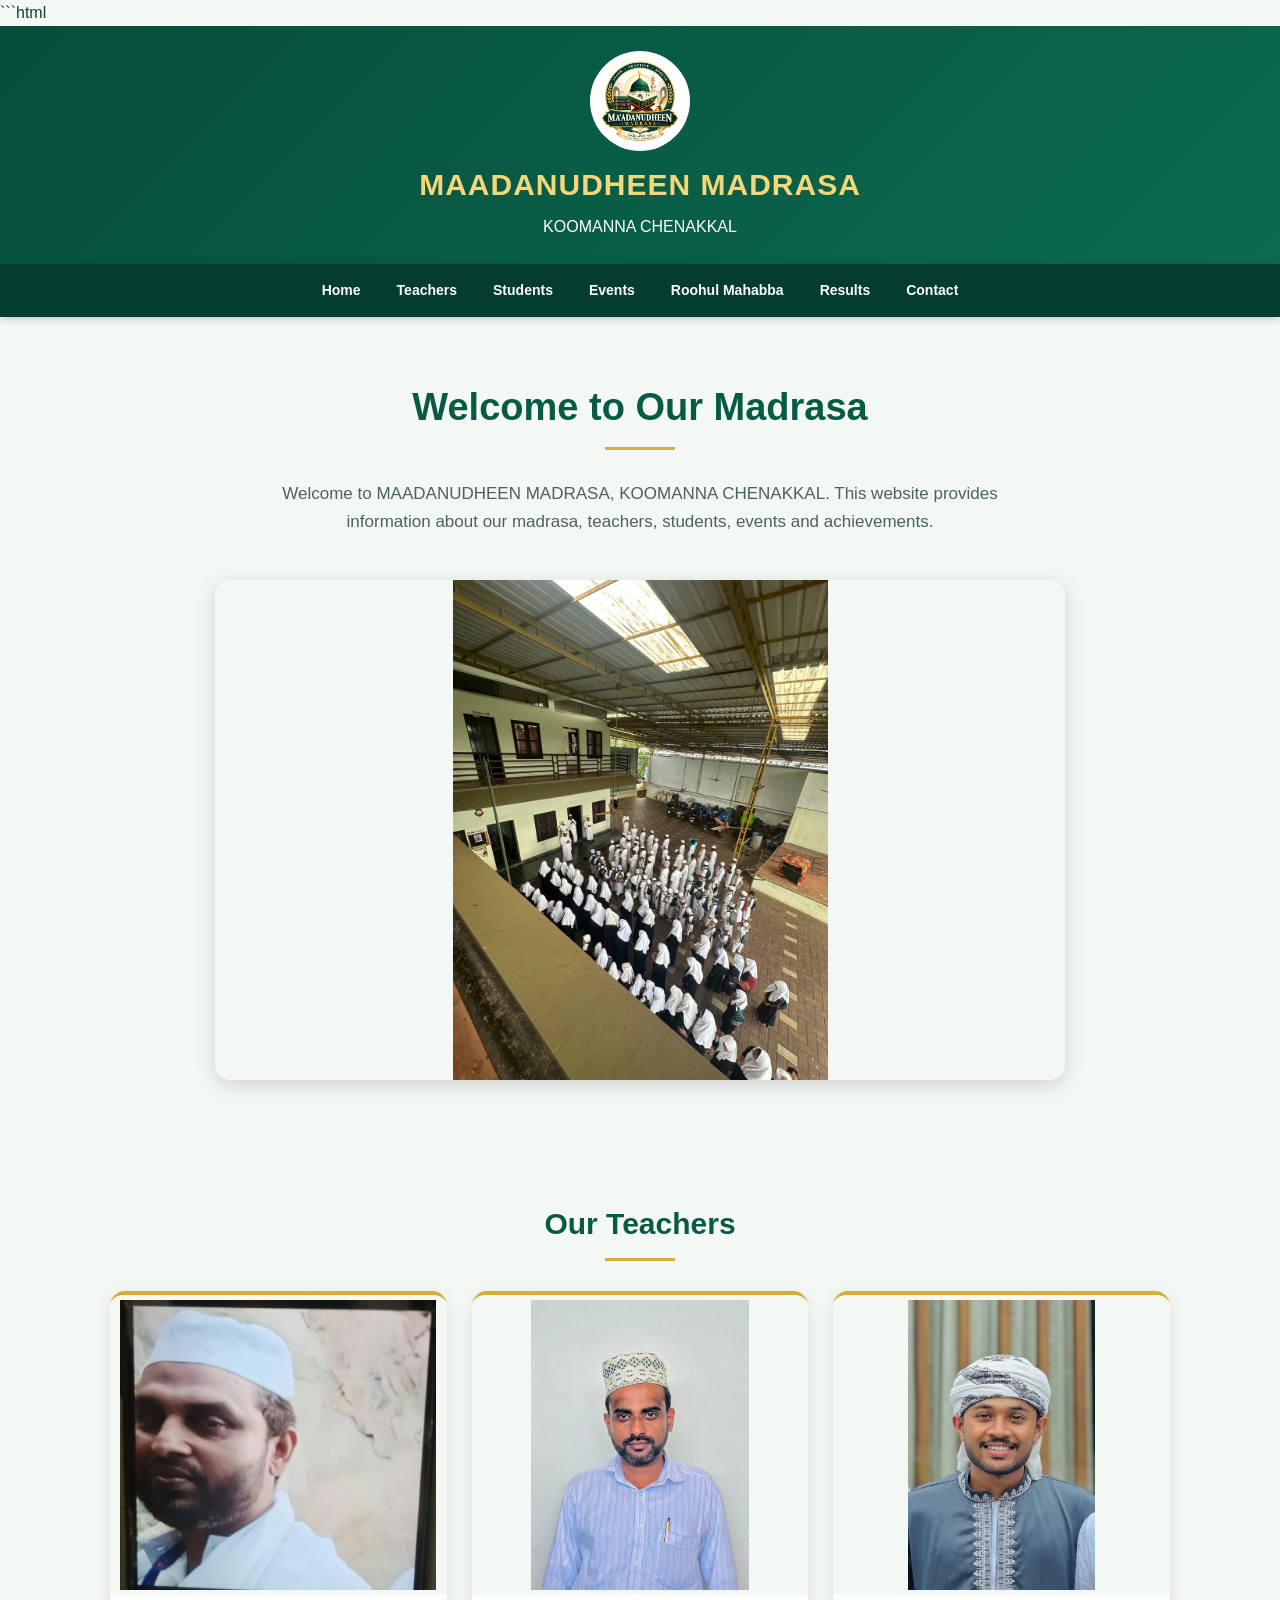
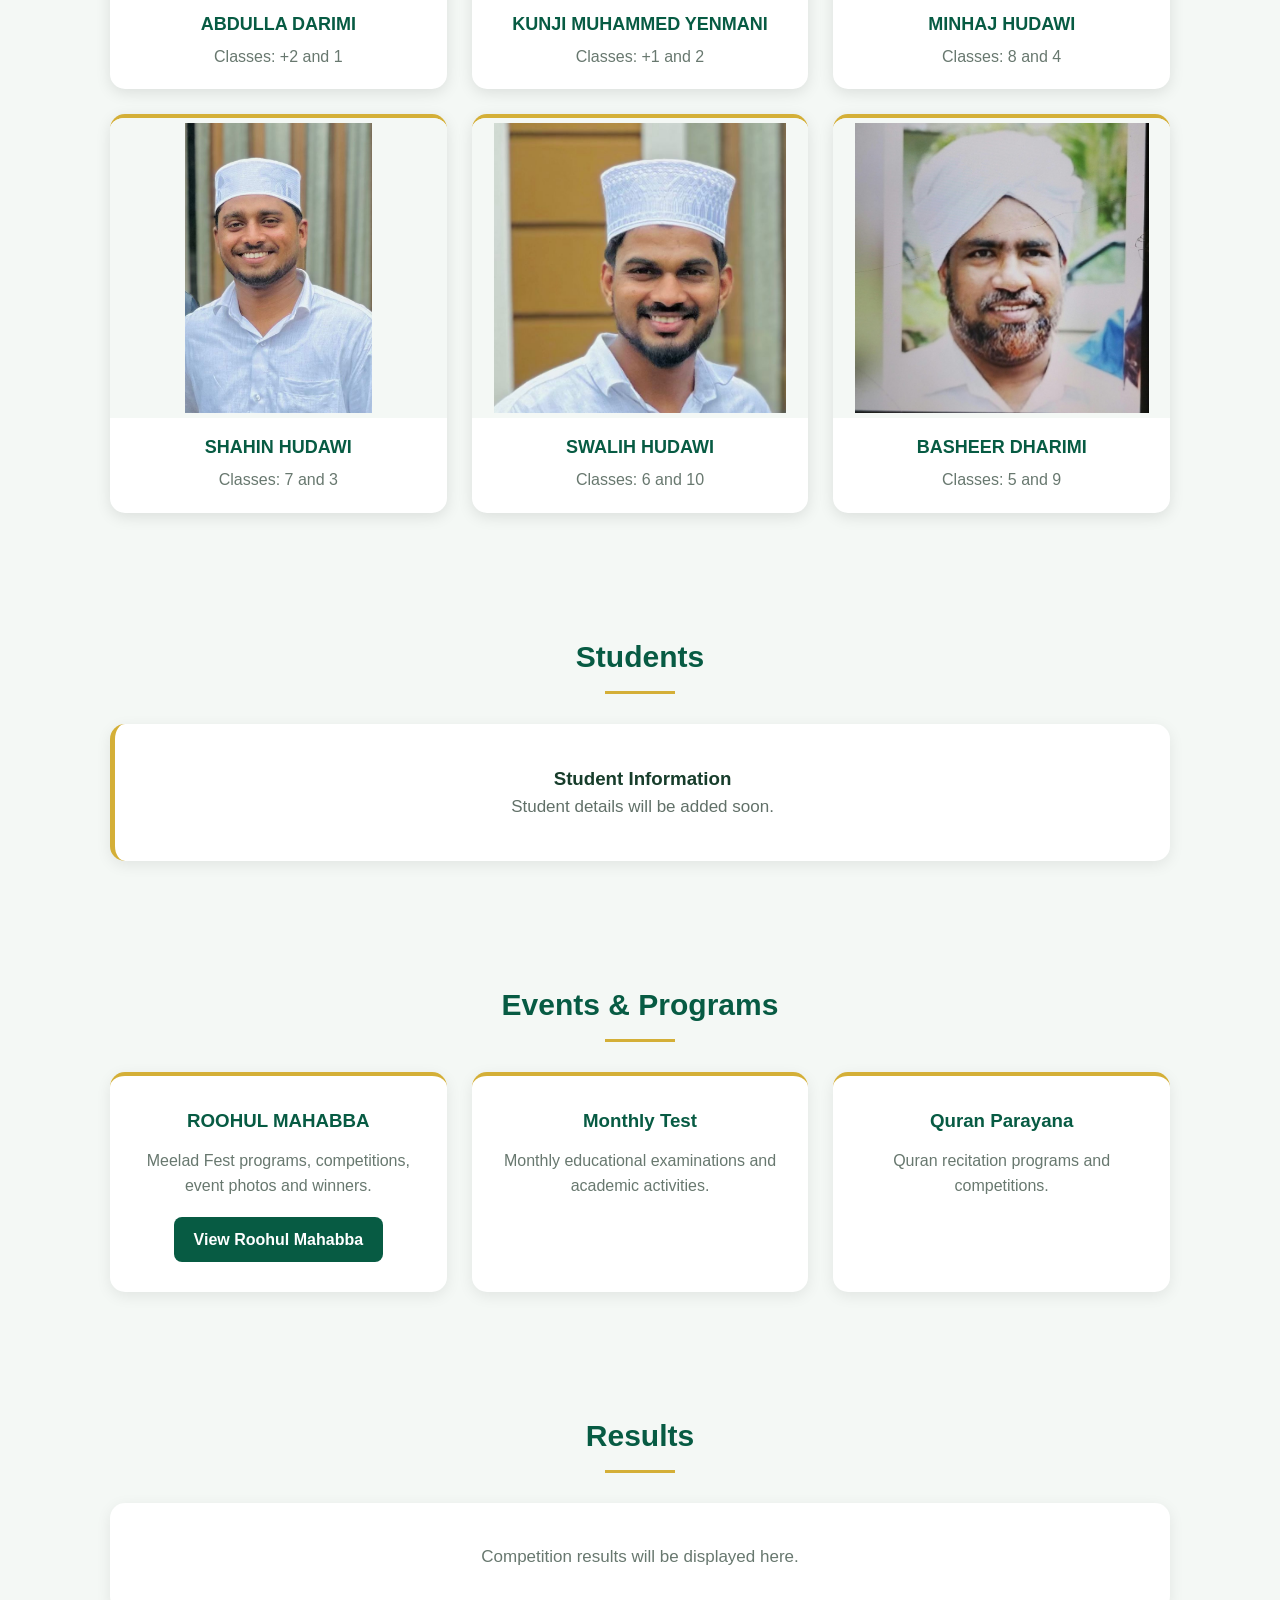
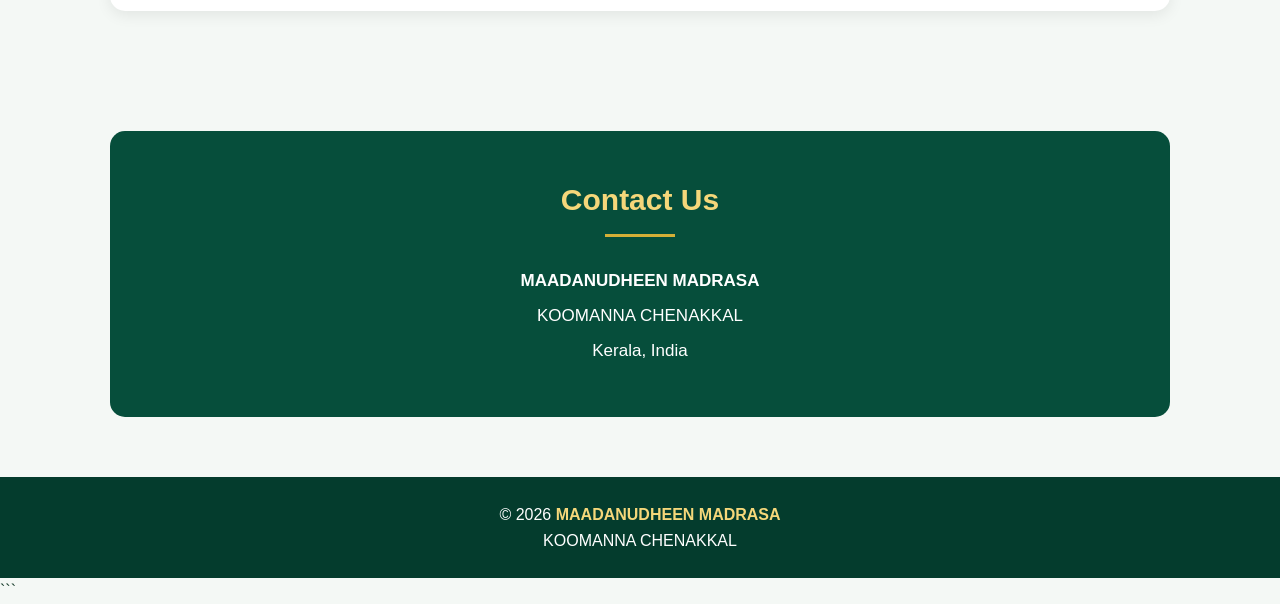
==== commit 170df651: "Update index.html" ====
--- a/index.html
+++ b/index.html
@@ -2,531 +2,598 @@
 <!DOCTYPE html>
 <html lang="en">
 <head>
-    <meta charset="UTF-8">
-    <meta name="viewport" content="width=device-width, initial-scale=1.0">
-
-    <title>MAADANUDHEEN MADRASA</title>
-
-    <style>
-        * {
-            box-sizing: border-box;
-            margin: 0;
-            padding: 0;
-        }
-
-        html {
-            scroll-behavior: smooth;
-        }
-
-        body {
-            font-family: Arial, sans-serif;
-            background: #f4f8f5;
-            color: #173d2b;
-            line-height: 1.6;
-        }
-
-        /* HEADER */
-        header {
-            background: linear-gradient(135deg, #064e3b, #0b6b4f);
-            color: white;
-            text-align: center;
-            padding: 25px 15px;
-        }
-
-        .logo {
-            width: 100px;
-            height: 100px;
-            object-fit: contain;
-            background: white;
-            border-radius: 50%;
-            padding: 8px;
-            margin-bottom: 10px;
-        }
-
-        header h1 {
-            font-size: 30px;
-            color: #f5d77a;
-            letter-spacing: 1px;
-        }
-
-        header p {
-            font-size: 16px;
-            margin-top: 5px;
-            color: white;
-        }
-
-        /* NAVIGATION */
-        nav {
-            background: #043c2d;
-            position: sticky;
-            top: 0;
-            z-index: 1000;
-            box-shadow: 0 2px 8px rgba(0,0,0,0.2);
-        }
-
-        nav ul {
-            list-style: none;
-            display: flex;
-            justify-content: center;
-            flex-wrap: wrap;
-        }
-
-        nav ul li a {
-            display: block;
-            color: white;
-            text-decoration: none;
-            padding: 15px 18px;
-            font-weight: bold;
-            font-size: 14px;
-        }
-
-        nav ul li a:hover {
-            background: #d4af37;
-            color: #043c2d;
-        }
-
-        /* GENERAL SECTION */
-        section {
-            max-width: 1100px;
-            margin: auto;
-            padding: 60px 20px;
-        }
-
-        section h2 {
-            text-align: center;
-            color: #075b43;
-            font-size: 30px;
-            margin-bottom: 30px;
-        }
-
-        section h2::after {
-            content: "";
-            display: block;
-            width: 70px;
-            height: 3px;
-            background: #d4af37;
-            margin: 10px auto;
-        }
-
-        /* HERO */
-        .hero {
-            text-align: center;
-            padding-top: 60px;
-        }
-
-        .hero h2 {
-            font-size: 38px;
-            color: #064e3b;
-        }
-
-        .hero p {
-            max-width: 750px;
-            margin: 20px auto;
-            font-size: 17px;
-            color: #4b6357;
-        }
-
-        .madrasa-image {
-            width: 100%;
-            max-width: 850px;
-            height: 400px;
-            object-fit: cover;
-            border-radius: 15px;
-            margin-top: 25px;
-            box-shadow: 0 5px 20px rgba(0,0,0,0.15);
-        }
-
-        /* TEACHERS */
-        .teacher-grid {
-            display: grid;
-            grid-template-columns: repeat(3, 1fr);
-            gap: 25px;
-        }
-
-        .teacher-card {
-            background: white;
-            border-radius: 15px;
-            overflow: hidden;
-            text-align: center;
-            box-shadow: 0 4px 15px rgba(0,0,0,0.1);
-            border-top: 4px solid #d4af37;
-        }
-
-        .teacher-card img {
-            width: 100%;
-            height: 250px;
-            object-fit: cover;
-        }
-
-        .teacher-card h3 {
-            color: #075b43;
-            margin: 15px 10px 5px;
-            font-size: 18px;
-        }
-
-        .teacher-card p {
-            padding-bottom: 20px;
-            color: #68786f;
-        }
-
-        /* STUDENTS */
-        .info-box {
-            background: white;
-            padding: 40px;
-            border-radius: 15px;
-            text-align: center;
-            box-shadow: 0 4px 15px rgba(0,0,0,0.08);
-            border-left: 5px solid #d4af37;
-        }
-
-        .info-box p {
-            color: #617068;
-            font-size: 17px;
-        }
-
-        /* EVENTS */
-        .event-grid {
-            display: grid;
-            grid-template-columns: repeat(3, 1fr);
-            gap: 25px;
-        }
-
-        .event-card {
-            background: white;
-            padding: 30px 20px;
-            border-radius: 15px;
-            text-align: center;
-            box-shadow: 0 4px 15px rgba(0,0,0,0.08);
-            border-top: 4px solid #d4af37;
-        }
-
-        .event-card h3 {
-            color: #075b43;
-            margin-bottom: 12px;
-        }
-
-        .event-card p {
-            color: #68786f;
-        }
-
-        .event-button {
-            display: inline-block;
-            margin-top: 18px;
-            padding: 10px 20px;
-            background: #075b43;
-            color: white;
-            text-decoration: none;
-            border-radius: 8px;
-            font-weight: bold;
-        }
-
-        .event-button:hover {
-            background: #d4af37;
-            color: #043c2d;
-        }
-
-        /* RESULTS */
-        .results-box {
-            background: white;
-            padding: 40px;
-            text-align: center;
-            border-radius: 15px;
-            box-shadow: 0 4px 15px rgba(0,0,0,0.08);
-        }
-
-        .results-box p {
-            color: #68786f;
-            font-size: 17px;
-        }
-
-        /* CONTACT */
-        .contact-box {
-            background: #064e3b;
-            color: white;
-            text-align: center;
-            padding: 45px 20px;
-            border-radius: 15px;
-        }
-
-        .contact-box h2 {
-            color: #f5d77a;
-        }
-
-        .contact-box p {
-            margin: 8px 0;
-            font-size: 17px;
-        }
-
-        /* FOOTER */
-        footer {
-            background: #043c2d;
-            color: white;
-            text-align: center;
-            padding: 25px 15px;
-            margin-top: 20px;
-        }
-
-        footer strong {
-            color: #f5d77a;
-        }
-
-        /* MOBILE */
-        @media (max-width: 800px) {
-
-            header h1 {
-                font-size: 24px;
-            }
-
-            nav ul li a {
-                padding: 12px 10px;
-                font-size: 12px;
-            }
-
-            .hero h2 {
-                font-size: 30px;
-            }
-
-            .madrasa-image {
-                height: 280px;
-            }
-
-            .teacher-grid {
-                grid-template-columns: 1fr 1fr;
-            }
-
-            .event-grid {
-                grid-template-columns: 1fr;
-            }
-        }
-
-        @media (max-width: 500px) {
-
-            .teacher-grid {
-                grid-template-columns: 1fr;
-            }
-
-            section {
-                padding: 45px 15px;
-            }
-
-            .info-box,
-            .results-box {
-                padding: 25px 15px;
-            }
-        }
-    </style>
+<meta charset="UTF-8">
+<meta name="viewport" content="width=device-width, initial-scale=1.0">
+
+<title>MAADANUDHEEN MADRASA</title>
+
+<style>
+* {
+    box-sizing: border-box;
+    margin: 0;
+    padding: 0;
+}
+
+html {
+    scroll-behavior: smooth;
+}
+
+body {
+    font-family: Arial, sans-serif;
+    background: #f4f8f5;
+    color: #173d2b;
+    line-height: 1.6;
+}
+
+/* HEADER */
+header {
+    background: linear-gradient(135deg, #064e3b, #0b6b4f);
+    color: white;
+    text-align: center;
+    padding: 25px 15px;
+}
+
+.logo {
+    width: 100px;
+    height: 100px;
+    object-fit: contain;
+    background: white;
+    border-radius: 50%;
+    padding: 8px;
+    margin-bottom: 10px;
+}
+
+header h1 {
+    font-size: 30px;
+    color: #f5d77a;
+    letter-spacing: 1px;
+}
+
+header p {
+    font-size: 16px;
+    margin-top: 5px;
+}
+
+/* NAVIGATION */
+nav {
+    background: #043c2d;
+    position: sticky;
+    top: 0;
+    z-index: 1000;
+    box-shadow: 0 2px 8px rgba(0,0,0,0.2);
+}
+
+nav ul {
+    list-style: none;
+    display: flex;
+    justify-content: center;
+    flex-wrap: wrap;
+}
+
+nav ul li a {
+    display: block;
+    color: white;
+    text-decoration: none;
+    padding: 15px 18px;
+    font-weight: bold;
+    font-size: 14px;
+}
+
+nav ul li a:hover {
+    background: #d4af37;
+    color: #043c2d;
+}
+
+/* SECTIONS */
+section {
+    max-width: 1100px;
+    margin: auto;
+    padding: 60px 20px;
+}
+
+section h2 {
+    text-align: center;
+    color: #075b43;
+    font-size: 30px;
+    margin-bottom: 30px;
+}
+
+section h2::after {
+    content: "";
+    display: block;
+    width: 70px;
+    height: 3px;
+    background: #d4af37;
+    margin: 10px auto;
+}
+
+/* HERO */
+.hero {
+    text-align: center;
+    padding-top: 60px;
+}
+
+.hero h2 {
+    font-size: 38px;
+}
+
+.hero p {
+    max-width: 750px;
+    margin: 20px auto;
+    font-size: 17px;
+    color: #4b6357;
+}
+
+/* MADRASA IMAGE */
+.madrasa-image {
+    width: 100%;
+    max-width: 850px;
+    height: auto;
+    max-height: 500px;
+    object-fit: contain;
+    border-radius: 15px;
+    margin-top: 25px;
+    box-shadow: 0 5px 20px rgba(0,0,0,0.15);
+    cursor: pointer;
+}
+
+/* TEACHERS */
+.teacher-grid {
+    display: grid;
+    grid-template-columns: repeat(3, 1fr);
+    gap: 25px;
+}
+
+.teacher-card {
+    background: white;
+    border-radius: 15px;
+    overflow: hidden;
+    text-align: center;
+    box-shadow: 0 4px 15px rgba(0,0,0,0.1);
+    border-top: 4px solid #d4af37;
+}
+
+/* IMPORTANT: FULL PHOTO */
+.teacher-photo {
+    width: 100%;
+    height: 300px;
+    object-fit: contain;
+    background: #f4f8f5;
+    padding: 5px;
+    cursor: pointer;
+    transition: transform 0.2s;
+}
+
+.teacher-photo:hover {
+    transform: scale(1.02);
+}
+
+.teacher-card h3 {
+    color: #075b43;
+    margin: 15px 10px 5px;
+    font-size: 18px;
+}
+
+.teacher-card p {
+    padding-bottom: 20px;
+    color: #68786f;
+}
+
+/* STUDENTS */
+.info-box {
+    background: white;
+    padding: 40px;
+    border-radius: 15px;
+    text-align: center;
+    box-shadow: 0 4px 15px rgba(0,0,0,0.08);
+    border-left: 5px solid #d4af37;
+}
+
+.info-box p {
+    color: #617068;
+    font-size: 17px;
+}
+
+/* EVENTS */
+.event-grid {
+    display: grid;
+    grid-template-columns: repeat(3, 1fr);
+    gap: 25px;
+}
+
+.event-card {
+    background: white;
+    padding: 30px 20px;
+    border-radius: 15px;
+    text-align: center;
+    box-shadow: 0 4px 15px rgba(0,0,0,0.08);
+    border-top: 4px solid #d4af37;
+}
+
+.event-card h3 {
+    color: #075b43;
+    margin-bottom: 12px;
+}
+
+.event-card p {
+    color: #68786f;
+}
+
+.event-button {
+    display: inline-block;
+    margin-top: 18px;
+    padding: 10px 20px;
+    background: #075b43;
+    color: white;
+    text-decoration: none;
+    border-radius: 8px;
+    font-weight: bold;
+}
+
+.event-button:hover {
+    background: #d4af37;
+    color: #043c2d;
+}
+
+/* RESULTS */
+.results-box {
+    background: white;
+    padding: 40px;
+    text-align: center;
+    border-radius: 15px;
+    box-shadow: 0 4px 15px rgba(0,0,0,0.08);
+}
+
+.results-box p {
+    color: #68786f;
+    font-size: 17px;
+}
+
+/* CONTACT */
+.contact-box {
+    background: #064e3b;
+    color: white;
+    text-align: center;
+    padding: 45px 20px;
+    border-radius: 15px;
+}
+
+.contact-box h2 {
+    color: #f5d77a;
+}
+
+.contact-box p {
+    margin: 8px 0;
+    font-size: 17px;
+}
+
+/* FOOTER */
+footer {
+    background: #043c2d;
+    color: white;
+    text-align: center;
+    padding: 25px 15px;
+}
+
+footer strong {
+    color: #f5d77a;
+}
+
+/* IMAGE POPUP */
+.image-popup {
+    display: none;
+    position: fixed;
+    z-index: 9999;
+    left: 0;
+    top: 0;
+    width: 100%;
+    height: 100%;
+    background: rgba(0,0,0,0.9);
+    justify-content: center;
+    align-items: center;
+    padding: 20px;
+}
+
+.image-popup img {
+    max-width: 95%;
+    max-height: 90vh;
+    object-fit: contain;
+    border-radius: 10px;
+}
+
+.close-popup {
+    position: absolute;
+    top: 20px;
+    right: 30px;
+    color: white;
+    font-size: 40px;
+    font-weight: bold;
+    cursor: pointer;
+}
+
+/* MOBILE */
+@media (max-width: 800px) {
+
+    header h1 {
+        font-size: 24px;
+    }
+
+    nav ul li a {
+        padding: 12px 10px;
+        font-size: 12px;
+    }
+
+    .hero h2 {
+        font-size: 30px;
+    }
+
+    .teacher-grid {
+        grid-template-columns: 1fr 1fr;
+    }
+
+    .event-grid {
+        grid-template-columns: 1fr;
+    }
+
+    .teacher-photo {
+        height: 280px;
+    }
+}
+
+@media (max-width: 500px) {
+
+    .teacher-grid {
+        grid-template-columns: 1fr;
+    }
+
+    section {
+        padding: 45px 15px;
+    }
+
+    .info-box,
+    .results-box {
+        padding: 25px 15px;
+    }
+
+    .teacher-photo {
+        height: 350px;
+    }
+}
+</style>
 </head>
 
 <body>
 
-    <!-- HEADER -->
-    <header>
-        <img src="logo.png" alt="Madrasa Logo" class="logo">
-
-        <h1>MAADANUDHEEN MADRASA</h1>
+<!-- HEADER -->
+<header>
+    <img src="logo.png" alt="Madrasa Logo" class="logo">
+
+    <h1>MAADANUDHEEN MADRASA</h1>
+    <p>KOOMANNA CHENAKKAL</p>
+</header>
+
+<!-- NAVIGATION -->
+<nav>
+    <ul>
+        <li><a href="#home">Home</a></li>
+        <li><a href="#teachers">Teachers</a></li>
+        <li><a href="#students">Students</a></li>
+        <li><a href="#events">Events</a></li>
+        <li><a href="roohul.html">Roohul Mahabba</a></li>
+        <li><a href="#results">Results</a></li>
+        <li><a href="#contact">Contact</a></li>
+    </ul>
+</nav>
+
+<!-- HOME -->
+<section id="home" class="hero">
+
+    <h2>Welcome to Our Madrasa</h2>
+
+    <p>
+        Welcome to MAADANUDHEEN MADRASA, KOOMANNA CHENAKKAL.
+        This website provides information about our madrasa,
+        teachers, students, events and achievements.
+    </p>
+
+    <!-- CLICK TO OPEN FULL IMAGE -->
+    <img src="madrasa.jpg"
+         alt="MAADANUDHEEN MADRASA"
+         class="madrasa-image"
+         onclick="openImage(this.src)">
+
+</section>
+
+<!-- TEACHERS -->
+<section id="teachers">
+
+    <h2>Our Teachers</h2>
+
+    <div class="teacher-grid">
+
+        <div class="teacher-card">
+            <img src="teacher1.jpg"
+                 alt="ABDULLA DARIMI"
+                 class="teacher-photo"
+                 onclick="openImage(this.src)">
+            <h3>ABDULLA DARIMI</h3>
+            <p>Classes: +2 and 1</p>
+        </div>
+
+        <div class="teacher-card">
+            <img src="teacher2.jpg"
+                 alt="KUNJI MUHAMMED YENMANI"
+                 class="teacher-photo"
+                 onclick="openImage(this.src)">
+            <h3>KUNJI MUHAMMED YENMANI</h3>
+            <p>Classes: +1 and 2</p>
+        </div>
+
+        <div class="teacher-card">
+            <img src="teacher3.jpg"
+                 alt="MINHAJ HUDAWI"
+                 class="teacher-photo"
+                 onclick="openImage(this.src)">
+            <h3>MINHAJ HUDAWI</h3>
+            <p>Classes: 8 and 4</p>
+        </div>
+
+        <div class="teacher-card">
+            <img src="teacher4.jpg"
+                 alt="SHAHIN HUDAWI"
+                 class="teacher-photo"
+                 onclick="openImage(this.src)">
+            <h3>SHAHIN HUDAWI</h3>
+            <p>Classes: 7 and 3</p>
+        </div>
+
+        <div class="teacher-card">
+            <img src="teacher5.jpg"
+                 alt="SWALIH HUDAWI"
+                 class="teacher-photo"
+                 onclick="openImage(this.src)">
+            <h3>SWALIH HUDAWI</h3>
+            <p>Classes: 6 and 10</p>
+        </div>
+
+        <div class="teacher-card">
+            <img src="teacher6.jpg"
+                 alt="BASHEER DHARIMI"
+                 class="teacher-photo"
+                 onclick="openImage(this.src)">
+            <h3>BASHEER DHARIMI</h3>
+            <p>Classes: 5 and 9</p>
+        </div>
+
+    </div>
+</section>
+
+<!-- STUDENTS -->
+<section id="students">
+
+    <h2>Students</h2>
+
+    <div class="info-box">
+
+        <h3>Student Information</h3>
+
+        <p>
+            Student details will be added soon.
+        </p>
+
+    </div>
+
+</section>
+
+<!-- EVENTS -->
+<section id="events">
+
+    <h2>Events & Programs</h2>
+
+    <div class="event-grid">
+
+        <div class="event-card">
+
+            <h3>ROOHUL MAHABBA</h3>
+
+            <p>
+                Meelad Fest programs, competitions,
+                event photos and winners.
+            </p>
+
+            <a href="roohul.html" class="event-button">
+                View Roohul Mahabba
+            </a>
+
+        </div>
+
+        <div class="event-card">
+
+            <h3>Monthly Test</h3>
+
+            <p>
+                Monthly educational examinations
+                and academic activities.
+            </p>
+
+        </div>
+
+        <div class="event-card">
+
+            <h3>Quran Parayana</h3>
+
+            <p>
+                Quran recitation programs
+                and competitions.
+            </p>
+
+        </div>
+
+    </div>
+
+</section>
+
+<!-- RESULTS -->
+<section id="results">
+
+    <h2>Results</h2>
+
+    <div class="results-box">
+
+        <p>
+            Competition results will be displayed here.
+        </p>
+
+    </div>
+
+</section>
+
+<!-- CONTACT -->
+<section id="contact">
+
+    <div class="contact-box">
+
+        <h2>Contact Us</h2>
+
+        <p><strong>MAADANUDHEEN MADRASA</strong></p>
         <p>KOOMANNA CHENAKKAL</p>
-    </header>
-
-
-    <!-- NAVIGATION -->
-    <nav>
-        <ul>
-            <li><a href="#home">Home</a></li>
-            <li><a href="#teachers">Teachers</a></li>
-            <li><a href="#students">Students</a></li>
-            <li><a href="#events">Events</a></li>
-
-            <!-- ROOHUL MAHABBA SEPARATE PAGE -->
-            <li><a href="roohul.html">Roohul Mahabba</a></li>
-
-            <li><a href="#results">Results</a></li>
-            <li><a href="#contact">Contact</a></li>
-        </ul>
-    </nav>
-
-
-    <!-- HOME -->
-    <section id="home" class="hero">
-
-        <h2>Welcome to Our Madrasa</h2>
-
-        <p>
-            Welcome to MAADANUDHEEN MADRASA, KOOMANNA CHENAKKAL.
-            This website provides information about our madrasa,
-            teachers, students, events and achievements.
-        </p>
-
-        <img src="madrasa.jpg"
-             alt="MAADANUDHEEN MADRASA"
-             class="madrasa-image">
-
-    </section>
-
-
-    <!-- TEACHERS -->
-    <section id="teachers">
-
-        <h2>Our Teachers</h2>
-
-        <div class="teacher-grid">
-
-            <div class="teacher-card">
-                <img src="teacher1.jpg" alt="ABDULLA DARIMI">
-                <h3>ABDULLA DARIMI</h3>
-                <p>Classes: +2 and 1</p>
-            </div>
-
-            <div class="teacher-card">
-                <img src="teacher2.jpg" alt="KUNJI MUHAMMED YENMANI">
-                <h3>KUNJI MUHAMMED YENMANI</h3>
-                <p>Classes: +1 and 2</p>
-            </div>
-
-            <div class="teacher-card">
-                <img src="teacher3.jpg" alt="MINHAJ HUDAWI">
-                <h3>MINHAJ HUDAWI</h3>
-                <p>Classes: 8 and 4</p>
-            </div>
-
-            <div class="teacher-card">
-                <img src="teacher4.jpg" alt="SHAHIN HUDAWI">
-                <h3>SHAHIN HUDAWI</h3>
-                <p>Classes: 7 and 3</p>
-            </div>
-
-            <div class="teacher-card">
-                <img src="teacher5.jpg" alt="SWALIH HUDAWI">
-                <h3>SWALIH HUDAWI</h3>
-                <p>Classes: 6 and 10</p>
-            </div>
-
-            <div class="teacher-card">
-                <img src="teacher6.jpg" alt="BASHEER DHARIMI">
-                <h3>BASHEER DHARIMI</h3>
-                <p>Classes: 5 and 9</p>
-            </div>
-
-        </div>
-
-    </section>
-
-
-    <!-- STUDENTS -->
-    <section id="students">
-
-        <h2>Students</h2>
-
-        <div class="info-box">
-
-            <h3>Student Information</h3>
-
-            <p>
-                Student details will be added soon.
-            </p>
-
-        </div>
-
-    </section>
-
-
-    <!-- EVENTS -->
-    <section id="events">
-
-        <h2>Events & Programs</h2>
-
-        <div class="event-grid">
-
-            <!-- ROOHUL MAHABBA -->
-            <div class="event-card">
-
-                <h3>ROOHUL MAHABBA</h3>
-
-                <p>
-                    Meelad Fest programs, competitions,
-                    event photos and winners.
-                </p>
-
-                <a href="roohul.html" class="event-button">
-                    View Roohul Mahabba
-                </a>
-
-            </div>
-
-
-            <!-- MONTHLY TEST -->
-            <div class="event-card">
-
-                <h3>Monthly Test</h3>
-
-                <p>
-                    Monthly educational examinations
-                    and academic activities.
-                </p>
-
-            </div>
-
-
-            <!-- QURAN PARAYANA -->
-            <div class="event-card">
-
-                <h3>Quran Parayana</h3>
-
-                <p>
-                    Quran recitation programs
-                    and competitions.
-                </p>
-
-            </div>
-
-        </div>
-
-    </section>
-
-
-    <!-- RESULTS -->
-    <section id="results">
-
-        <h2>Results</h2>
-
-        <div class="results-box">
-
-            <p>
-                Competition results will be displayed here.
-            </p>
-
-        </div>
-
-    </section>
-
-
-    <!-- CONTACT -->
-    <section id="contact">
-
-        <div class="contact-box">
-
-            <h2>Contact Us</h2>
-
-            <p><strong>MAADANUDHEEN MADRASA</strong></p>
-
-            <p>KOOMANNA CHENAKKAL</p>
-
-            <p>Kerala, India</p>
-
-        </div>
-
-    </section>
-
-
-    <!-- FOOTER -->
-    <footer>
-
-        <p>
-            © 2026 <strong>MAADANUDHEEN MADRASA</strong>
-        </p>
-
-        <p>KOOMANNA CHENAKKAL</p>
-
-    </footer>
+        <p>Kerala, India</p>
+
+    </div>
+
+</section>
+
+<!-- FOOTER -->
+<footer>
+
+    <p>
+        © 2026 <strong>MAADANUDHEEN MADRASA</strong>
+    </p>
+
+    <p>KOOMANNA CHENAKKAL</p>
+
+</footer>
+
+<!-- IMAGE POPUP -->
+<div class="image-popup" id="imagePopup" onclick="closeImage()">
+
+    <span class="close-popup">&times;</span>
+
+    <img id="popupImage" src="" alt="Full Size Image"
+         onclick="event.stopPropagation()">
+
+</div>
+
+<script>
+function openImage(imageSource) {
+    document.getElementById("popupImage").src = imageSource;
+    document.getElementById("imagePopup").style.display = "flex";
+}
+
+function closeImage() {
+    document.getElementById("imagePopup").style.display = "none";
+}
+</script>
 
 </body>
 </html>
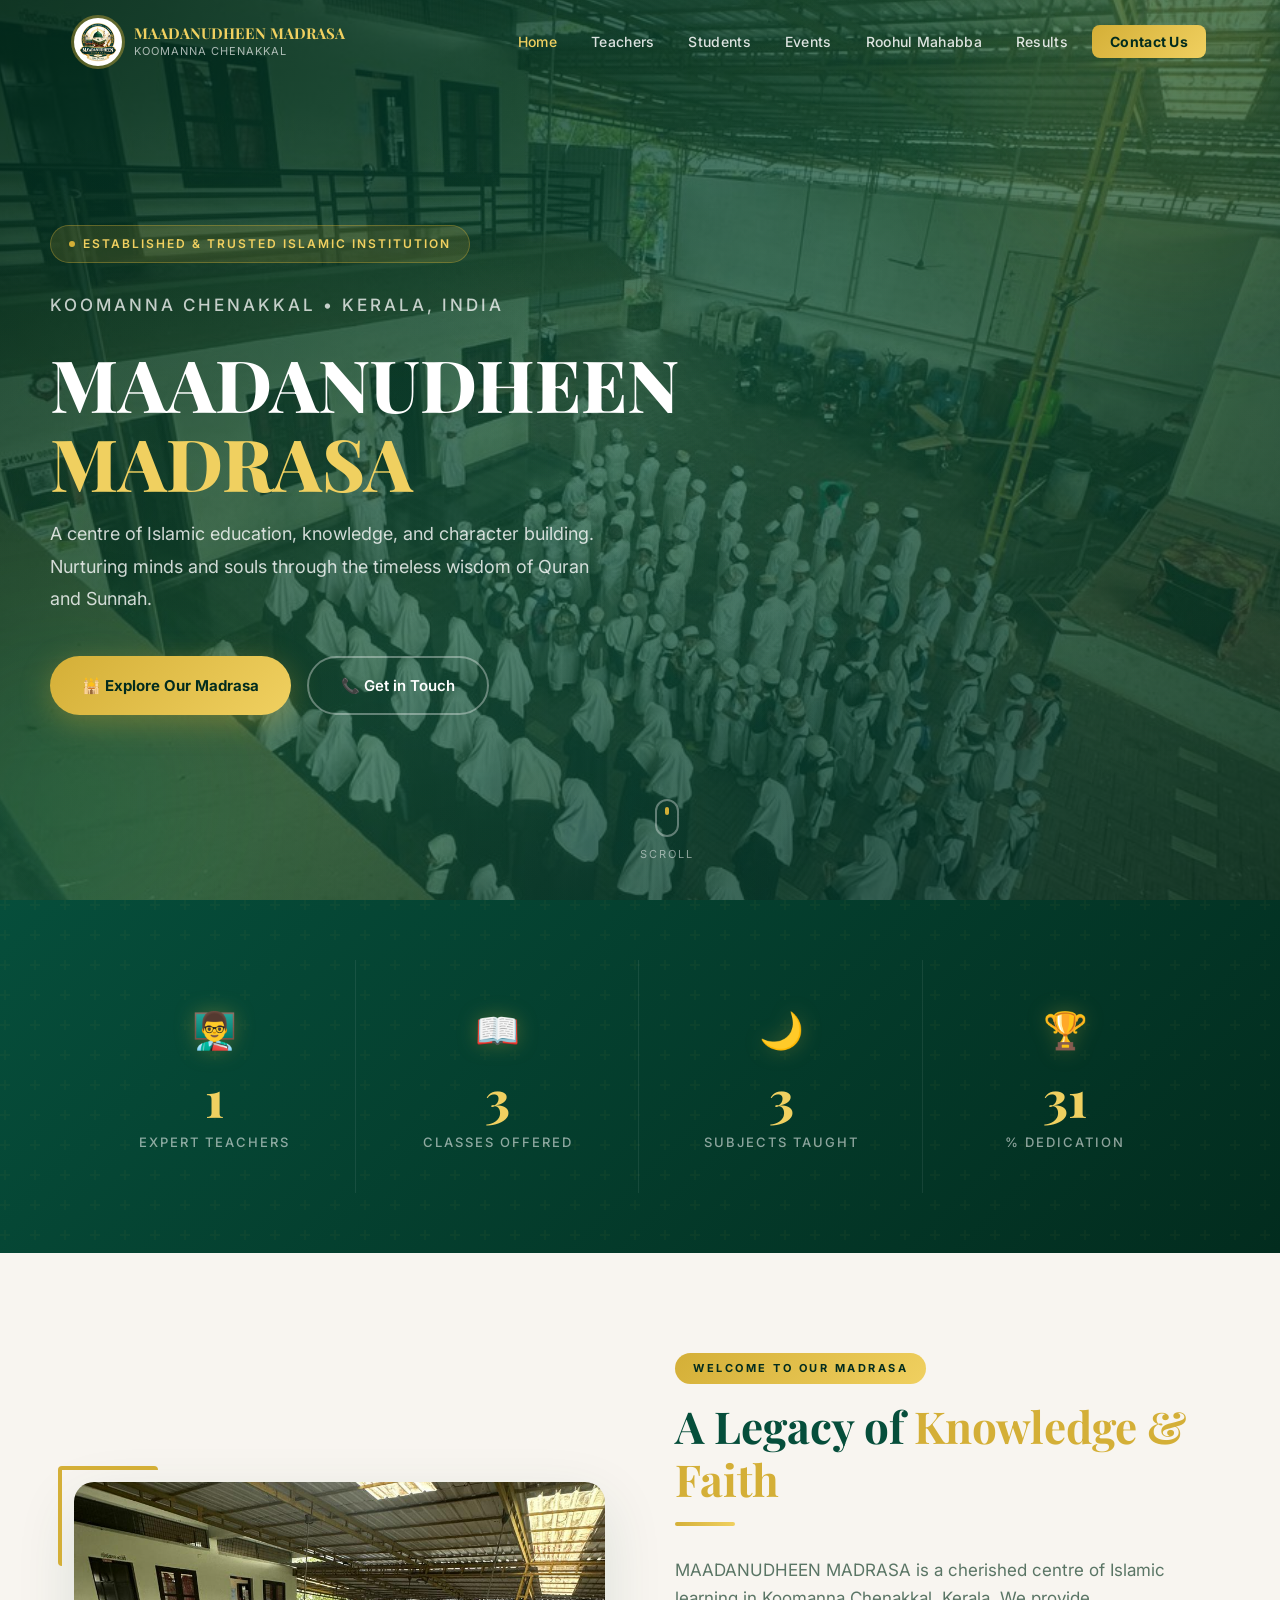
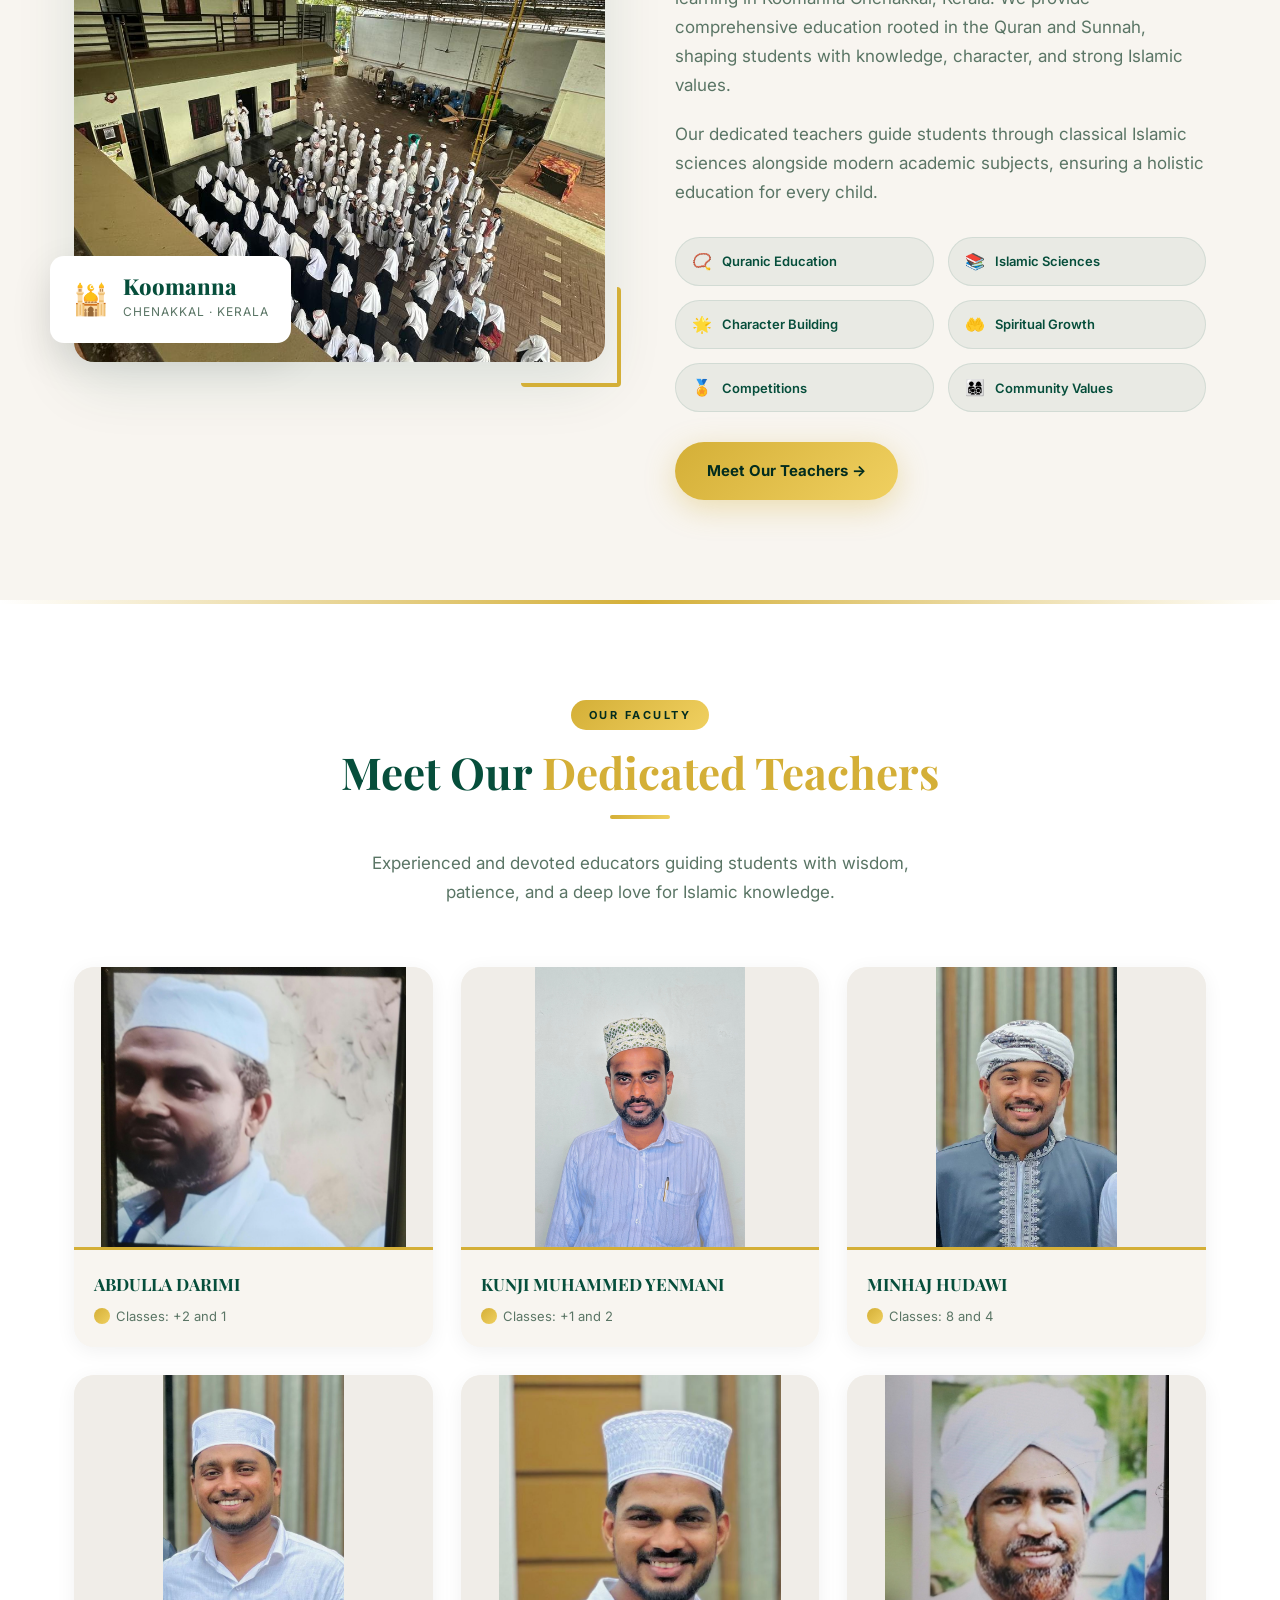
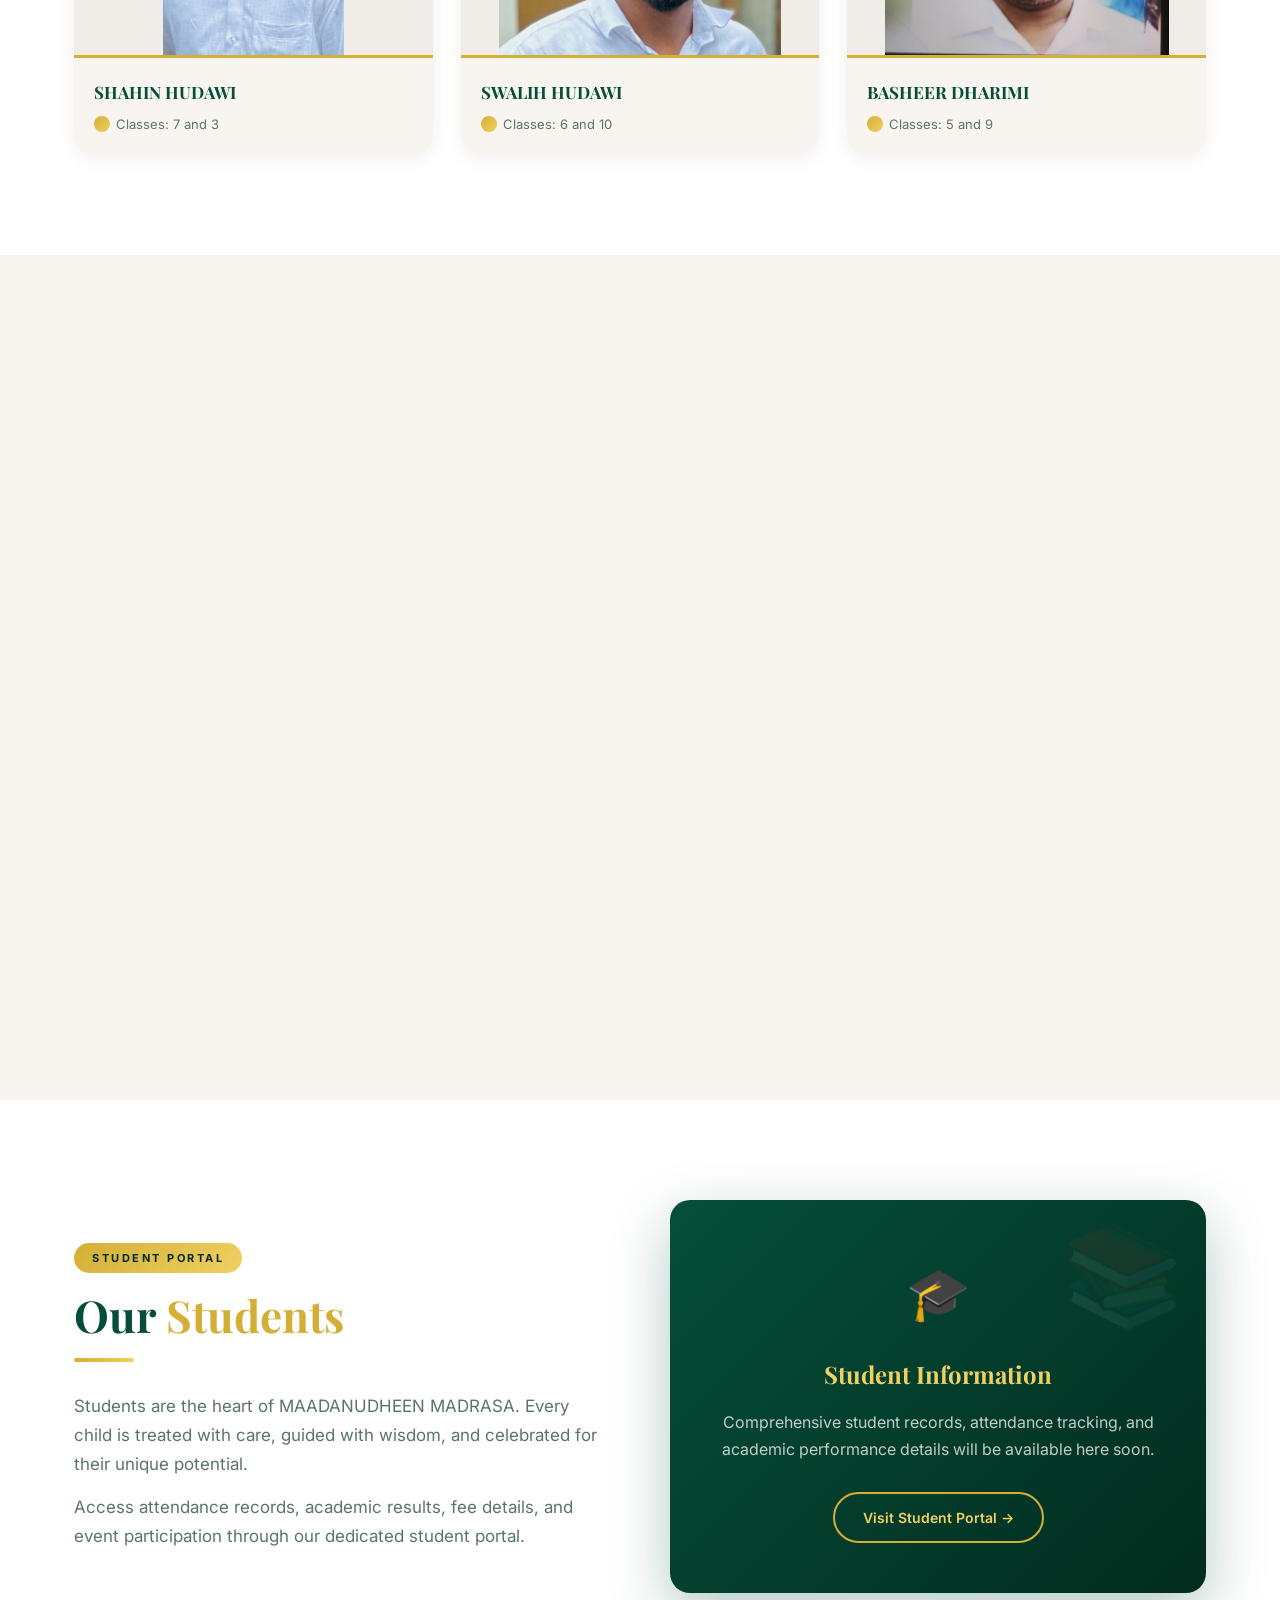
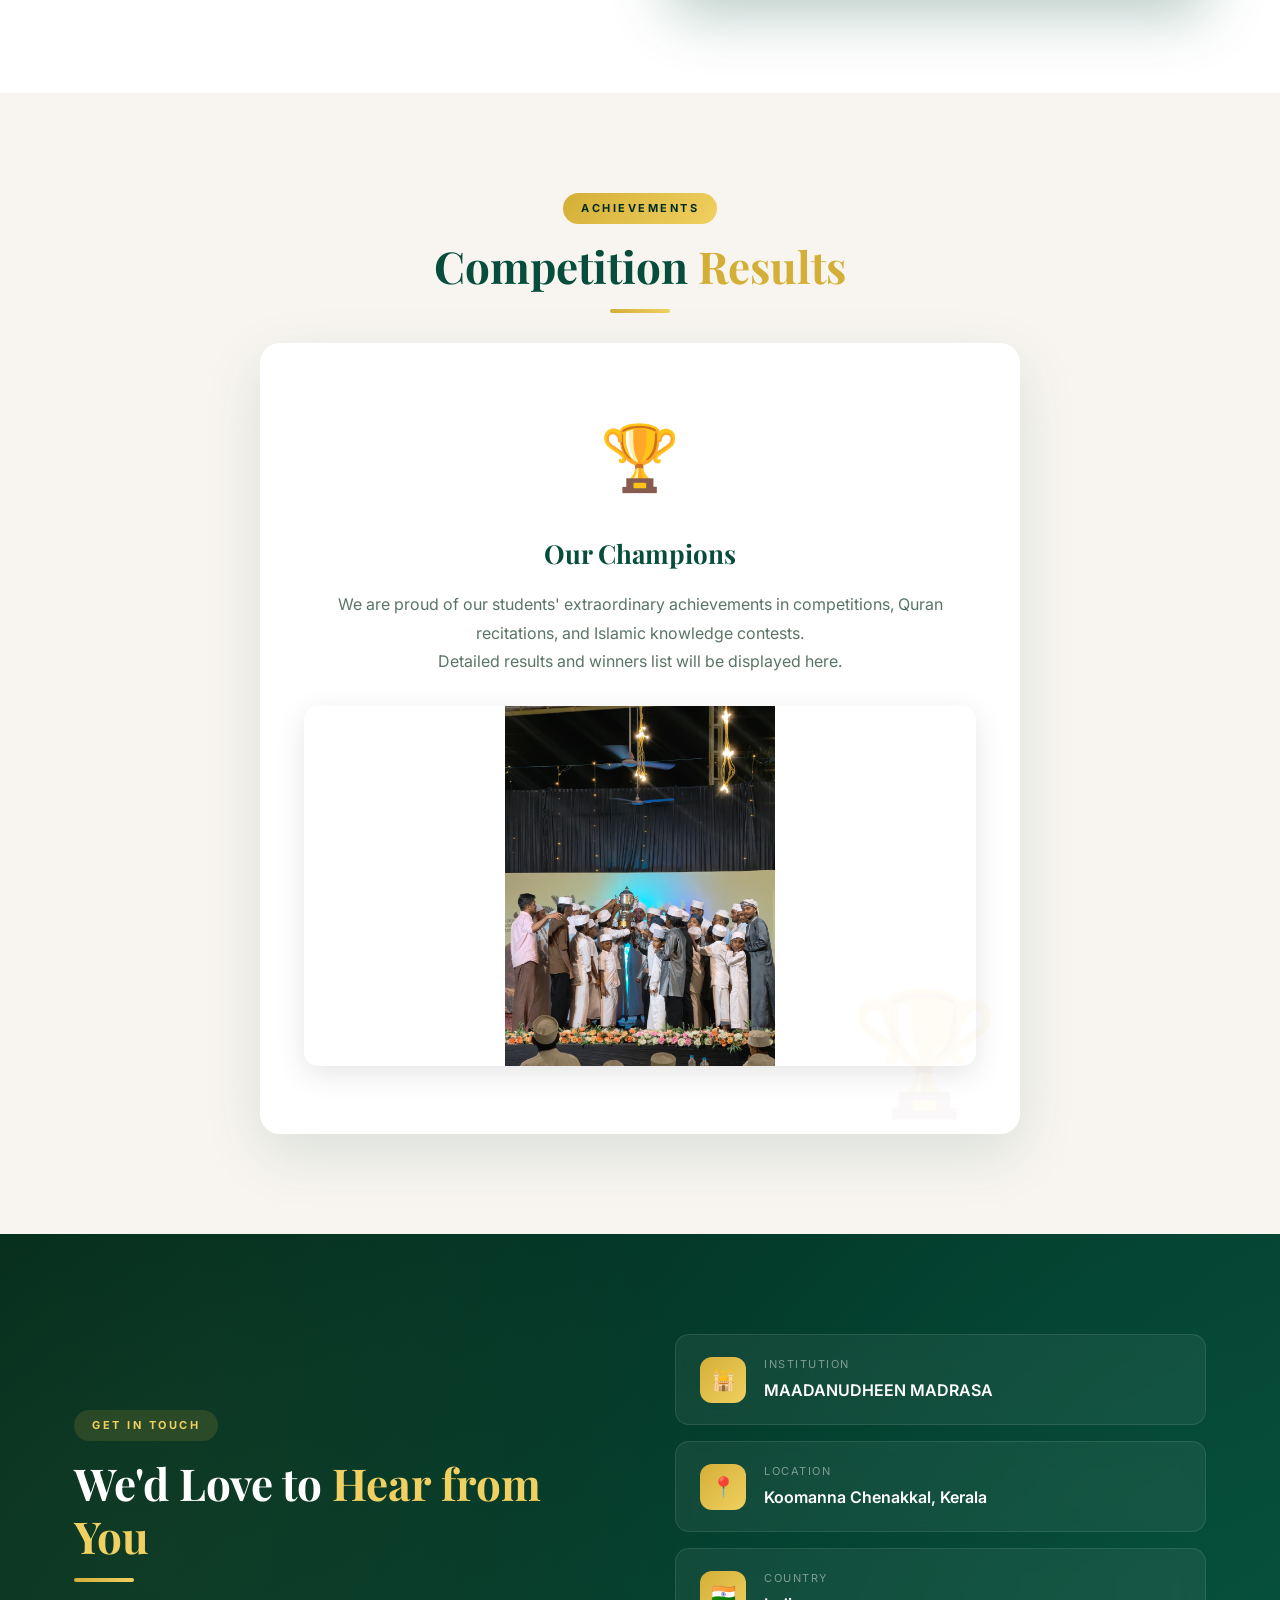
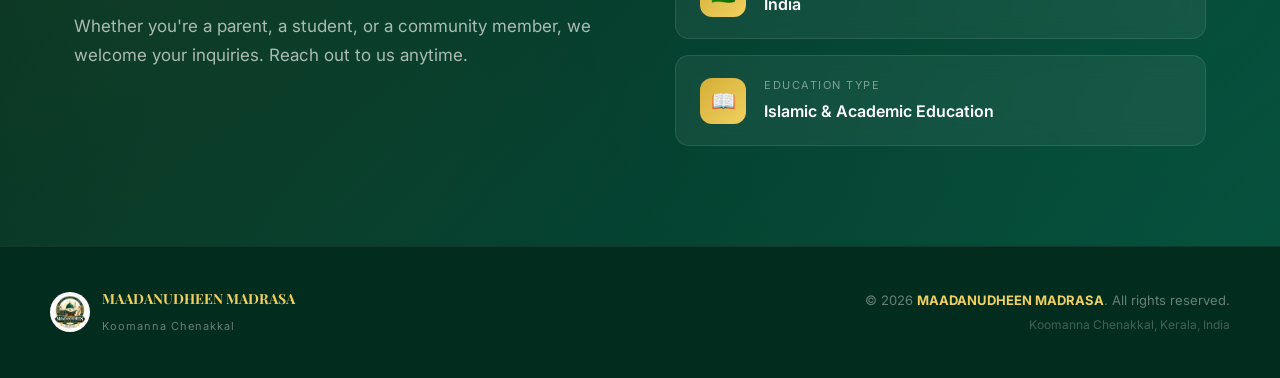
==== commit 2afde36c: "refactor: redesign index.html with modernized layout, responsive navigation, and CSS animations" ====
--- a/index.html
+++ b/index.html
@@ -1,600 +1,1800 @@
-```html
 <!DOCTYPE html>
 <html lang="en">
 <head>
 <meta charset="UTF-8">
 <meta name="viewport" content="width=device-width, initial-scale=1.0">
-
-<title>MAADANUDHEEN MADRASA</title>
+<meta name="description" content="MAADANUDHEEN MADRASA, Koomanna Chenakkal – A centre of Islamic education, knowledge, and character building in Kerala, India.">
+<title>MAADANUDHEEN MADRASA – Koomanna Chenakkal</title>
+
+<link rel="preconnect" href="https://fonts.googleapis.com">
+<link rel="preconnect" href="https://fonts.gstatic.com" crossorigin>
+<link href="https://fonts.googleapis.com/css2?family=Playfair+Display:wght@400;600;700;800&family=Inter:wght@300;400;500;600;700&display=swap" rel="stylesheet">
 
 <style>
-* {
-    box-sizing: border-box;
-    margin: 0;
-    padding: 0;
-}
-
-html {
-    scroll-behavior: smooth;
-}
+/* ===========================
+   RESET & ROOT VARIABLES
+=========================== */
+*, *::before, *::after {
+  box-sizing: border-box;
+  margin: 0;
+  padding: 0;
+}
+
+:root {
+  --green-dark:    #022c1e;
+  --green-deep:    #064e3b;
+  --green-mid:     #0b6b4f;
+  --green-light:   #10b981;
+  --gold:          #d4af37;
+  --gold-light:    #f0d060;
+  --gold-pale:     #fef9e7;
+  --cream:         #f8f5f0;
+  --white:         #ffffff;
+  --text-dark:     #1a2e26;
+  --text-muted:    #5a7565;
+  --card-shadow:   0 20px 60px rgba(6,78,59,0.12);
+  --card-hover:    0 30px 80px rgba(6,78,59,0.22);
+  --radius-lg:     20px;
+  --radius-md:     14px;
+  --radius-sm:     8px;
+  --transition:    0.35s cubic-bezier(0.4, 0, 0.2, 1);
+  --font-heading:  'Playfair Display', Georgia, serif;
+  --font-body:     'Inter', system-ui, sans-serif;
+}
+
+html { scroll-behavior: smooth; }
 
 body {
-    font-family: Arial, sans-serif;
-    background: #f4f8f5;
-    color: #173d2b;
-    line-height: 1.6;
-}
-
-/* HEADER */
-header {
-    background: linear-gradient(135deg, #064e3b, #0b6b4f);
-    color: white;
-    text-align: center;
-    padding: 25px 15px;
-}
-
-.logo {
-    width: 100px;
-    height: 100px;
-    object-fit: contain;
-    background: white;
-    border-radius: 50%;
-    padding: 8px;
-    margin-bottom: 10px;
-}
-
-header h1 {
-    font-size: 30px;
-    color: #f5d77a;
-    letter-spacing: 1px;
-}
-
-header p {
-    font-size: 16px;
-    margin-top: 5px;
-}
-
-/* NAVIGATION */
-nav {
-    background: #043c2d;
-    position: sticky;
-    top: 0;
-    z-index: 1000;
-    box-shadow: 0 2px 8px rgba(0,0,0,0.2);
-}
-
-nav ul {
-    list-style: none;
-    display: flex;
-    justify-content: center;
-    flex-wrap: wrap;
-}
-
-nav ul li a {
-    display: block;
-    color: white;
-    text-decoration: none;
-    padding: 15px 18px;
-    font-weight: bold;
-    font-size: 14px;
-}
-
-nav ul li a:hover {
-    background: #d4af37;
-    color: #043c2d;
-}
-
-/* SECTIONS */
-section {
-    max-width: 1100px;
-    margin: auto;
-    padding: 60px 20px;
-}
-
-section h2 {
-    text-align: center;
-    color: #075b43;
-    font-size: 30px;
-    margin-bottom: 30px;
-}
-
-section h2::after {
-    content: "";
-    display: block;
-    width: 70px;
-    height: 3px;
-    background: #d4af37;
-    margin: 10px auto;
-}
-
-/* HERO */
-.hero {
-    text-align: center;
-    padding-top: 60px;
-}
-
-.hero h2 {
-    font-size: 38px;
-}
-
-.hero p {
-    max-width: 750px;
-    margin: 20px auto;
-    font-size: 17px;
-    color: #4b6357;
-}
-
-/* MADRASA IMAGE */
-.madrasa-image {
-    width: 100%;
-    max-width: 850px;
-    height: auto;
-    max-height: 500px;
-    object-fit: contain;
-    border-radius: 15px;
-    margin-top: 25px;
-    box-shadow: 0 5px 20px rgba(0,0,0,0.15);
-    cursor: pointer;
-}
-
-/* TEACHERS */
+  font-family: var(--font-body);
+  background: var(--cream);
+  color: var(--text-dark);
+  line-height: 1.7;
+  overflow-x: hidden;
+}
+
+/* ===========================
+   SCROLLBAR
+=========================== */
+::-webkit-scrollbar { width: 6px; }
+::-webkit-scrollbar-track { background: var(--green-dark); }
+::-webkit-scrollbar-thumb { background: var(--gold); border-radius: 3px; }
+
+/* ===========================
+   UTILITY
+=========================== */
+.container {
+  max-width: 1180px;
+  margin: 0 auto;
+  padding: 0 24px;
+}
+
+.section-tag {
+  display: inline-block;
+  background: linear-gradient(135deg, var(--gold), var(--gold-light));
+  color: var(--green-dark);
+  font-size: 11px;
+  font-weight: 700;
+  letter-spacing: 2.5px;
+  text-transform: uppercase;
+  padding: 6px 18px;
+  border-radius: 30px;
+  margin-bottom: 16px;
+}
+
+.section-title {
+  font-family: var(--font-heading);
+  font-size: clamp(28px, 4vw, 44px);
+  font-weight: 700;
+  color: var(--green-deep);
+  line-height: 1.2;
+  margin-bottom: 16px;
+}
+
+.section-title span { color: var(--gold); }
+
+.section-sub {
+  font-size: 17px;
+  color: var(--text-muted);
+  max-width: 600px;
+}
+
+.title-bar {
+  width: 60px;
+  height: 4px;
+  background: linear-gradient(90deg, var(--gold), var(--gold-light));
+  border-radius: 2px;
+  margin: 14px 0 30px;
+}
+
+.title-bar.center { margin: 14px auto 30px; }
+
+/* ===========================
+   SCROLL REVEAL
+=========================== */
+.reveal {
+  opacity: 0;
+  transform: translateY(40px);
+  transition: opacity 0.7s ease, transform 0.7s ease;
+}
+.reveal.visible { opacity: 1; transform: translateY(0); }
+
+.reveal-left {
+  opacity: 0;
+  transform: translateX(-40px);
+  transition: opacity 0.7s ease, transform 0.7s ease;
+}
+.reveal-left.visible { opacity: 1; transform: translateX(0); }
+
+.reveal-right {
+  opacity: 0;
+  transform: translateX(40px);
+  transition: opacity 0.7s ease, transform 0.7s ease;
+}
+.reveal-right.visible { opacity: 1; transform: translateX(0); }
+
+.delay-1 { transition-delay: 0.1s; }
+.delay-2 { transition-delay: 0.2s; }
+.delay-3 { transition-delay: 0.3s; }
+.delay-4 { transition-delay: 0.4s; }
+.delay-5 { transition-delay: 0.5s; }
+.delay-6 { transition-delay: 0.6s; }
+
+/* ===========================
+   NAVBAR
+=========================== */
+#navbar {
+  position: fixed;
+  top: 0; left: 0;
+  width: 100%;
+  z-index: 1000;
+  padding: 18px 0;
+  transition: var(--transition);
+}
+
+#navbar.scrolled {
+  background: rgba(2, 44, 30, 0.96);
+  backdrop-filter: blur(20px);
+  -webkit-backdrop-filter: blur(20px);
+  padding: 12px 0;
+  box-shadow: 0 4px 30px rgba(0,0,0,0.3);
+}
+
+.nav-inner {
+  display: flex;
+  align-items: center;
+  justify-content: space-between;
+}
+
+.nav-brand {
+  display: flex;
+  align-items: center;
+  gap: 12px;
+  text-decoration: none;
+}
+
+.nav-logo {
+  width: 48px; height: 48px;
+  object-fit: contain;
+  background: white;
+  border-radius: 50%;
+  padding: 4px;
+  box-shadow: 0 0 0 3px rgba(212,175,55,0.4);
+  transition: var(--transition);
+}
+.nav-logo:hover { transform: rotate(5deg) scale(1.05); }
+
+.nav-title { display: flex; flex-direction: column; }
+
+.nav-title span:first-child {
+  font-family: var(--font-heading);
+  font-size: 15px;
+  font-weight: 700;
+  color: var(--gold-light);
+  line-height: 1.2;
+}
+
+.nav-title span:last-child {
+  font-size: 11px;
+  color: rgba(255,255,255,0.65);
+  letter-spacing: 1px;
+  text-transform: uppercase;
+}
+
+.nav-links {
+  display: flex;
+  list-style: none;
+  gap: 6px;
+  align-items: center;
+}
+
+.nav-links a {
+  color: rgba(255,255,255,0.85);
+  text-decoration: none;
+  font-size: 14px;
+  font-weight: 500;
+  padding: 8px 14px;
+  border-radius: var(--radius-sm);
+  transition: var(--transition);
+  letter-spacing: 0.3px;
+}
+
+.nav-links a:hover {
+  background: rgba(212,175,55,0.15);
+  color: var(--gold-light);
+}
+
+.nav-links .nav-cta {
+  background: linear-gradient(135deg, var(--gold), var(--gold-light));
+  color: var(--green-dark) !important;
+  font-weight: 700;
+  padding: 8px 18px;
+  margin-left: 4px;
+}
+
+.nav-links .nav-cta:hover {
+  background: white;
+  transform: translateY(-1px);
+  box-shadow: 0 6px 20px rgba(212,175,55,0.3);
+}
+
+/* Hamburger */
+.hamburger {
+  display: none;
+  flex-direction: column;
+  gap: 5px;
+  cursor: pointer;
+  padding: 6px;
+  background: none;
+  border: none;
+  z-index: 1100;
+}
+
+.hamburger span {
+  display: block;
+  width: 25px; height: 2px;
+  background: white;
+  border-radius: 2px;
+  transition: var(--transition);
+}
+
+.hamburger.open span:nth-child(1) { transform: rotate(45deg) translate(5px, 5px); }
+.hamburger.open span:nth-child(2) { opacity: 0; transform: scaleX(0); }
+.hamburger.open span:nth-child(3) { transform: rotate(-45deg) translate(5px, -5px); }
+
+/* Mobile menu */
+.mobile-menu {
+  display: none;
+  position: fixed;
+  inset: 0;
+  background: var(--green-dark);
+  z-index: 999;
+  flex-direction: column;
+  justify-content: center;
+  align-items: center;
+  opacity: 0;
+  transition: opacity 0.3s ease;
+}
+
+.mobile-menu.open { display: flex; opacity: 1; }
+
+.mobile-menu a {
+  color: white;
+  text-decoration: none;
+  font-size: 22px;
+  font-family: var(--font-heading);
+  font-weight: 600;
+  padding: 18px 40px;
+  border-bottom: 1px solid rgba(255,255,255,0.08);
+  width: 100%;
+  text-align: center;
+  transition: var(--transition);
+}
+
+.mobile-menu a:hover { color: var(--gold-light); background: rgba(212,175,55,0.08); }
+
+/* ===========================
+   HERO SECTION
+=========================== */
+#hero {
+  position: relative;
+  min-height: 100vh;
+  display: flex;
+  align-items: center;
+  overflow: hidden;
+}
+
+.hero-bg {
+  position: absolute;
+  inset: 0;
+  background-image: url('madrasa.jpg');
+  background-size: cover;
+  background-position: center;
+  transform: scale(1.08);
+  animation: heroZoom 14s ease-in-out infinite alternate;
+}
+
+@keyframes heroZoom {
+  from { transform: scale(1.08); }
+  to   { transform: scale(1.0); }
+}
+
+.hero-overlay {
+  position: absolute;
+  inset: 0;
+  background: linear-gradient(
+    135deg,
+    rgba(2,44,30,0.88) 0%,
+    rgba(6,78,59,0.72) 50%,
+    rgba(2,44,30,0.85) 100%
+  );
+}
+
+.hero-pattern {
+  position: absolute;
+  inset: 0;
+  background-image:
+    radial-gradient(circle at 20% 80%, rgba(212,175,55,0.07) 0%, transparent 50%),
+    radial-gradient(circle at 80% 20%, rgba(212,175,55,0.07) 0%, transparent 50%);
+  pointer-events: none;
+}
+
+.orb {
+  position: absolute;
+  border-radius: 50%;
+  filter: blur(60px);
+  pointer-events: none;
+  animation: orbFloat 8s ease-in-out infinite;
+}
+
+.orb-1 {
+  width: 400px; height: 400px;
+  background: rgba(212,175,55,0.08);
+  top: -100px; right: -100px;
+  animation-delay: 0s;
+}
+
+.orb-2 {
+  width: 300px; height: 300px;
+  background: rgba(16,185,129,0.08);
+  bottom: -50px; left: -80px;
+  animation-delay: 3s;
+}
+
+@keyframes orbFloat {
+  0%, 100% { transform: translate(0, 0); }
+  50%       { transform: translate(30px, -30px); }
+}
+
+.hero-content {
+  position: relative;
+  z-index: 2;
+  width: 100%;
+  padding: 120px 0 80px;
+}
+
+.hero-badge {
+  display: inline-flex;
+  align-items: center;
+  gap: 8px;
+  background: rgba(212,175,55,0.15);
+  border: 1px solid rgba(212,175,55,0.35);
+  border-radius: 30px;
+  padding: 8px 18px;
+  margin-bottom: 28px;
+  animation: fadeInDown 0.8s ease both;
+}
+
+.hero-badge span {
+  font-size: 12px;
+  font-weight: 600;
+  color: var(--gold-light);
+  letter-spacing: 2px;
+  text-transform: uppercase;
+}
+
+.hero-dot {
+  width: 6px; height: 6px;
+  background: var(--gold);
+  border-radius: 50%;
+  animation: pulse 2s ease infinite;
+}
+
+@keyframes pulse {
+  0%, 100% { opacity: 1; transform: scale(1); }
+  50%       { opacity: 0.5; transform: scale(1.5); }
+}
+
+.hero-h1 {
+  font-family: var(--font-heading);
+  font-size: clamp(36px, 6vw, 72px);
+  font-weight: 800;
+  color: white;
+  line-height: 1.1;
+  margin-bottom: 16px;
+  animation: fadeInUp 0.8s 0.2s ease both;
+}
+
+.hero-h1 .highlight {
+  color: var(--gold-light);
+  display: block;
+}
+
+.hero-subtitle {
+  font-size: clamp(14px, 2vw, 17px);
+  color: rgba(255,255,255,0.75);
+  letter-spacing: 3px;
+  text-transform: uppercase;
+  font-weight: 500;
+  margin-bottom: 24px;
+  animation: fadeInUp 0.8s 0.3s ease both;
+}
+
+.hero-desc {
+  font-size: 18px;
+  color: rgba(255,255,255,0.8);
+  max-width: 560px;
+  line-height: 1.8;
+  margin-bottom: 40px;
+  animation: fadeInUp 0.8s 0.4s ease both;
+}
+
+.hero-actions {
+  display: flex;
+  gap: 16px;
+  flex-wrap: wrap;
+  animation: fadeInUp 0.8s 0.5s ease both;
+}
+
+.btn-primary {
+  display: inline-flex;
+  align-items: center;
+  gap: 10px;
+  background: linear-gradient(135deg, var(--gold), var(--gold-light));
+  color: var(--green-dark);
+  text-decoration: none;
+  font-weight: 700;
+  font-size: 15px;
+  padding: 16px 32px;
+  border-radius: 50px;
+  transition: var(--transition);
+  box-shadow: 0 8px 30px rgba(212,175,55,0.35);
+}
+
+.btn-primary:hover {
+  transform: translateY(-3px);
+  box-shadow: 0 14px 40px rgba(212,175,55,0.5);
+}
+
+.btn-outline {
+  display: inline-flex;
+  align-items: center;
+  gap: 10px;
+  background: transparent;
+  color: white;
+  text-decoration: none;
+  font-weight: 600;
+  font-size: 15px;
+  padding: 15px 32px;
+  border: 2px solid rgba(255,255,255,0.35);
+  border-radius: 50px;
+  transition: var(--transition);
+}
+
+.btn-outline:hover {
+  background: rgba(255,255,255,0.1);
+  border-color: white;
+  transform: translateY(-3px);
+}
+
+.scroll-indicator {
+  position: absolute;
+  bottom: 36px;
+  left: 50%;
+  transform: translateX(-50%);
+  display: flex;
+  flex-direction: column;
+  align-items: center;
+  gap: 8px;
+  z-index: 2;
+  animation: fadeInUp 1s 1s ease both;
+}
+
+.scroll-indicator span {
+  font-size: 11px;
+  color: rgba(255,255,255,0.5);
+  letter-spacing: 2px;
+  text-transform: uppercase;
+}
+
+.scroll-mouse {
+  width: 24px; height: 38px;
+  border: 2px solid rgba(255,255,255,0.35);
+  border-radius: 12px;
+  display: flex;
+  justify-content: center;
+  padding-top: 6px;
+}
+
+.scroll-wheel {
+  width: 4px; height: 8px;
+  background: var(--gold);
+  border-radius: 2px;
+  animation: scrollWheel 2s ease infinite;
+}
+
+@keyframes scrollWheel {
+  0%   { transform: translateY(0); opacity: 1; }
+  100% { transform: translateY(12px); opacity: 0; }
+}
+
+/* ===========================
+   STATS SECTION
+=========================== */
+#stats {
+  background: linear-gradient(135deg, var(--green-deep), var(--green-dark));
+  padding: 60px 0;
+  position: relative;
+  overflow: hidden;
+}
+
+#stats::before {
+  content: '';
+  position: absolute;
+  inset: 0;
+  background: url("data:image/svg+xml,%3Csvg width='60' height='60' viewBox='0 0 60 60' xmlns='http://www.w3.org/2000/svg'%3E%3Cg fill='none' fill-rule='evenodd'%3E%3Cg fill='%23d4af37' fill-opacity='0.04'%3E%3Cpath d='M36 34v-4h-2v4h-4v2h4v4h2v-4h4v-2h-4zm0-30V0h-2v4h-4v2h4v4h2V6h4V4h-4zM6 34v-4H4v4H0v2h4v4h2v-4h4v-2H6zM6 4V0H4v4H0v2h4v4h2V6h4V4H6z'/%3E%3C/g%3E%3C/g%3E%3C/svg%3E");
+}
+
+.stats-grid {
+  display: grid;
+  grid-template-columns: repeat(4, 1fr);
+  gap: 2px;
+  position: relative;
+}
+
+.stat-card {
+  text-align: center;
+  padding: 40px 20px;
+  border-right: 1px solid rgba(255,255,255,0.08);
+  transition: var(--transition);
+}
+
+.stat-card:last-child { border-right: none; }
+.stat-card:hover { background: rgba(255,255,255,0.03); }
+
+.stat-icon {
+  font-size: 36px;
+  margin-bottom: 12px;
+  display: block;
+  filter: drop-shadow(0 0 10px rgba(212,175,55,0.3));
+}
+
+.stat-number {
+  font-family: var(--font-heading);
+  font-size: 50px;
+  font-weight: 800;
+  color: var(--gold-light);
+  line-height: 1;
+  margin-bottom: 8px;
+}
+
+.stat-label {
+  font-size: 13px;
+  color: rgba(255,255,255,0.55);
+  text-transform: uppercase;
+  letter-spacing: 2px;
+  font-weight: 500;
+}
+
+/* ===========================
+   ABOUT SECTION
+=========================== */
+#about { padding: 100px 0; }
+
+.about-grid {
+  display: grid;
+  grid-template-columns: 1fr 1fr;
+  gap: 70px;
+  align-items: center;
+}
+
+.about-image-wrap { position: relative; }
+
+.about-img {
+  width: 100%;
+  height: 480px;
+  object-fit: cover;
+  border-radius: var(--radius-lg);
+  box-shadow: var(--card-shadow);
+  cursor: pointer;
+  transition: var(--transition);
+}
+
+.about-img:hover {
+  transform: scale(1.02);
+  box-shadow: var(--card-hover);
+}
+
+.about-image-wrap::before {
+  content: '';
+  position: absolute;
+  top: -16px; left: -16px;
+  width: 100px; height: 100px;
+  border-top: 4px solid var(--gold);
+  border-left: 4px solid var(--gold);
+  border-radius: 4px;
+  pointer-events: none;
+  z-index: 1;
+}
+
+.about-image-wrap::after {
+  content: '';
+  position: absolute;
+  bottom: -16px; right: -16px;
+  width: 100px; height: 100px;
+  border-bottom: 4px solid var(--gold);
+  border-right: 4px solid var(--gold);
+  border-radius: 4px;
+  pointer-events: none;
+}
+
+.about-badge {
+  position: absolute;
+  bottom: 28px; left: -24px;
+  background: white;
+  border-radius: var(--radius-md);
+  padding: 18px 22px;
+  box-shadow: 0 15px 40px rgba(0,0,0,0.12);
+  display: flex;
+  align-items: center;
+  gap: 14px;
+  z-index: 2;
+}
+
+.about-badge-icon { font-size: 30px; }
+
+.about-badge-text span:first-child {
+  display: block;
+  font-size: 22px;
+  font-weight: 800;
+  color: var(--green-deep);
+  font-family: var(--font-heading);
+  line-height: 1;
+}
+
+.about-badge-text span:last-child {
+  font-size: 12px;
+  color: var(--text-muted);
+  letter-spacing: 1px;
+  text-transform: uppercase;
+}
+
+.about-text .section-sub { max-width: 100%; margin-bottom: 20px; }
+
+.about-features {
+  display: grid;
+  grid-template-columns: 1fr 1fr;
+  gap: 14px;
+  margin: 30px 0;
+}
+
+.feature-pill {
+  display: flex;
+  align-items: center;
+  gap: 10px;
+  background: rgba(6,78,59,0.06);
+  border: 1px solid rgba(6,78,59,0.1);
+  border-radius: 50px;
+  padding: 10px 16px;
+  font-size: 13px;
+  font-weight: 600;
+  color: var(--green-deep);
+  transition: var(--transition);
+}
+
+.feature-pill:hover {
+  background: var(--green-deep);
+  color: white;
+  border-color: var(--green-deep);
+}
+
+.feature-pill .icon { font-size: 16px; }
+
+/* ===========================
+   TEACHERS SECTION
+=========================== */
+#teachers {
+  padding: 100px 0;
+  background: white;
+  position: relative;
+  overflow: hidden;
+}
+
+#teachers::before {
+  content: '';
+  position: absolute;
+  top: 0; left: 0; right: 0;
+  height: 4px;
+  background: linear-gradient(90deg, transparent, var(--gold), transparent);
+}
+
+.teachers-header { text-align: center; margin-bottom: 60px; }
+.teachers-header .section-sub { margin: 0 auto; }
+
 .teacher-grid {
-    display: grid;
-    grid-template-columns: repeat(3, 1fr);
-    gap: 25px;
+  display: grid;
+  grid-template-columns: repeat(3, 1fr);
+  gap: 28px;
 }
 
 .teacher-card {
-    background: white;
-    border-radius: 15px;
-    overflow: hidden;
-    text-align: center;
-    box-shadow: 0 4px 15px rgba(0,0,0,0.1);
-    border-top: 4px solid #d4af37;
-}
-
-/* IMPORTANT: FULL PHOTO */
+  background: var(--cream);
+  border-radius: var(--radius-lg);
+  overflow: hidden;
+  box-shadow: 0 4px 20px rgba(0,0,0,0.06);
+  transition: var(--transition);
+  cursor: pointer;
+  position: relative;
+}
+
+.teacher-card:hover {
+  transform: translateY(-8px);
+  box-shadow: var(--card-hover);
+}
+
+.teacher-img-wrap {
+  position: relative;
+  overflow: hidden;
+  height: 280px;
+}
+
 .teacher-photo {
-    width: 100%;
-    height: 300px;
-    object-fit: contain;
-    background: #f4f8f5;
-    padding: 5px;
-    cursor: pointer;
-    transition: transform 0.2s;
-}
-
-.teacher-photo:hover {
-    transform: scale(1.02);
-}
-
-.teacher-card h3 {
-    color: #075b43;
-    margin: 15px 10px 5px;
-    font-size: 18px;
-}
-
-.teacher-card p {
-    padding-bottom: 20px;
-    color: #68786f;
-}
-
-/* STUDENTS */
-.info-box {
-    background: white;
-    padding: 40px;
-    border-radius: 15px;
-    text-align: center;
-    box-shadow: 0 4px 15px rgba(0,0,0,0.08);
-    border-left: 5px solid #d4af37;
-}
-
-.info-box p {
-    color: #617068;
-    font-size: 17px;
-}
-
-/* EVENTS */
-.event-grid {
-    display: grid;
-    grid-template-columns: repeat(3, 1fr);
-    gap: 25px;
+  width: 100%;
+  height: 100%;
+  object-fit: contain;
+  background: #f0ede8;
+  transition: transform 0.5s ease;
+}
+
+.teacher-card:hover .teacher-photo { transform: scale(1.05); }
+
+.teacher-img-overlay {
+  position: absolute;
+  inset: 0;
+  background: linear-gradient(to top, rgba(2,44,30,0.7) 0%, transparent 60%);
+  opacity: 0;
+  transition: var(--transition);
+}
+
+.teacher-card:hover .teacher-img-overlay { opacity: 1; }
+
+.teacher-view-btn {
+  position: absolute;
+  bottom: 16px;
+  left: 50%;
+  transform: translateX(-50%) translateY(20px);
+  background: var(--gold);
+  color: var(--green-dark);
+  font-size: 12px;
+  font-weight: 700;
+  padding: 7px 18px;
+  border-radius: 30px;
+  opacity: 0;
+  transition: var(--transition);
+  white-space: nowrap;
+}
+
+.teacher-card:hover .teacher-view-btn {
+  opacity: 1;
+  transform: translateX(-50%) translateY(0);
+}
+
+.teacher-info {
+  padding: 20px;
+  border-top: 3px solid var(--gold);
+}
+
+.teacher-info h3 {
+  font-family: var(--font-heading);
+  font-size: 17px;
+  font-weight: 700;
+  color: var(--green-deep);
+  margin-bottom: 6px;
+}
+
+.teacher-info p {
+  font-size: 13px;
+  color: var(--text-muted);
+  display: flex;
+  align-items: center;
+  gap: 6px;
+}
+
+.teacher-info p::before {
+  content: '';
+  display: inline-block;
+  width: 16px; height: 16px;
+  background: linear-gradient(135deg, var(--gold), var(--gold-light));
+  border-radius: 50%;
+  flex-shrink: 0;
+}
+
+/* ===========================
+   EVENTS SECTION
+=========================== */
+#events { padding: 100px 0; background: var(--cream); }
+
+.events-header { text-align: center; margin-bottom: 60px; }
+.events-header .section-sub { margin: 0 auto; }
+
+.events-grid {
+  display: grid;
+  grid-template-columns: repeat(3, 1fr);
+  gap: 28px;
 }
 
 .event-card {
-    background: white;
-    padding: 30px 20px;
-    border-radius: 15px;
-    text-align: center;
-    box-shadow: 0 4px 15px rgba(0,0,0,0.08);
-    border-top: 4px solid #d4af37;
-}
+  background: white;
+  border-radius: var(--radius-lg);
+  overflow: hidden;
+  box-shadow: 0 4px 20px rgba(0,0,0,0.06);
+  transition: var(--transition);
+  display: flex;
+  flex-direction: column;
+}
+
+.event-card:hover {
+  transform: translateY(-6px);
+  box-shadow: var(--card-hover);
+}
+
+.event-card-top {
+  height: 8px;
+  background: linear-gradient(90deg, var(--green-deep), var(--green-mid));
+}
+
+.event-card.featured .event-card-top {
+  background: linear-gradient(90deg, var(--gold), var(--gold-light));
+  height: 10px;
+}
+
+.event-card-body {
+  padding: 34px 30px;
+  flex: 1;
+  display: flex;
+  flex-direction: column;
+}
+
+.event-icon-wrap {
+  width: 60px; height: 60px;
+  background: rgba(6,78,59,0.06);
+  border-radius: var(--radius-md);
+  display: flex;
+  align-items: center;
+  justify-content: center;
+  font-size: 28px;
+  margin-bottom: 20px;
+  transition: var(--transition);
+}
+
+.event-card.featured .event-icon-wrap { background: rgba(212,175,55,0.12); }
+
+.event-card:hover .event-icon-wrap {
+  background: var(--green-deep);
+  transform: rotate(-5deg) scale(1.1);
+}
+
+.event-card.featured:hover .event-icon-wrap { background: var(--gold); }
 
 .event-card h3 {
-    color: #075b43;
-    margin-bottom: 12px;
+  font-family: var(--font-heading);
+  font-size: 20px;
+  font-weight: 700;
+  color: var(--green-deep);
+  margin-bottom: 12px;
 }
 
 .event-card p {
-    color: #68786f;
-}
-
-.event-button {
-    display: inline-block;
-    margin-top: 18px;
-    padding: 10px 20px;
-    background: #075b43;
-    color: white;
-    text-decoration: none;
-    border-radius: 8px;
-    font-weight: bold;
-}
-
-.event-button:hover {
-    background: #d4af37;
-    color: #043c2d;
-}
-
-/* RESULTS */
-.results-box {
-    background: white;
-    padding: 40px;
-    text-align: center;
-    border-radius: 15px;
-    box-shadow: 0 4px 15px rgba(0,0,0,0.08);
-}
-
-.results-box p {
-    color: #68786f;
-    font-size: 17px;
-}
-
-/* CONTACT */
-.contact-box {
-    background: #064e3b;
-    color: white;
-    text-align: center;
-    padding: 45px 20px;
-    border-radius: 15px;
-}
-
-.contact-box h2 {
-    color: #f5d77a;
-}
-
-.contact-box p {
-    margin: 8px 0;
-    font-size: 17px;
-}
-
-/* FOOTER */
+  color: var(--text-muted);
+  font-size: 15px;
+  line-height: 1.7;
+  flex: 1;
+}
+
+.event-link {
+  display: inline-flex;
+  align-items: center;
+  gap: 8px;
+  background: linear-gradient(135deg, var(--green-deep), var(--green-mid));
+  color: white;
+  text-decoration: none;
+  font-size: 14px;
+  font-weight: 600;
+  padding: 12px 24px;
+  border-radius: 50px;
+  margin-top: 24px;
+  align-self: flex-start;
+  transition: var(--transition);
+}
+
+.event-link:hover {
+  background: linear-gradient(135deg, var(--gold), var(--gold-light));
+  color: var(--green-dark);
+  transform: translateX(4px);
+}
+
+.event-card.featured .event-link {
+  background: linear-gradient(135deg, var(--gold), var(--gold-light));
+  color: var(--green-dark);
+}
+
+.event-card.featured .event-link:hover {
+  background: var(--green-deep);
+  color: white;
+}
+
+/* ===========================
+   STUDENTS SECTION
+=========================== */
+#students { padding: 100px 0; background: white; }
+
+.students-inner {
+  display: grid;
+  grid-template-columns: 1fr 1fr;
+  gap: 60px;
+  align-items: center;
+}
+
+.students-text .section-sub { max-width: 100%; }
+
+.students-card {
+  background: linear-gradient(135deg, var(--green-deep) 0%, var(--green-dark) 100%);
+  border-radius: var(--radius-lg);
+  padding: 50px 44px;
+  color: white;
+  text-align: center;
+  position: relative;
+  overflow: hidden;
+  box-shadow: 0 20px 60px rgba(6,78,59,0.3);
+}
+
+.students-card::before {
+  content: '📚';
+  position: absolute;
+  top: -10px; right: 20px;
+  font-size: 100px;
+  opacity: 0.07;
+}
+
+.students-card-icon {
+  font-size: 52px;
+  display: block;
+  margin-bottom: 16px;
+}
+
+.students-card h3 {
+  font-family: var(--font-heading);
+  font-size: 24px;
+  color: var(--gold-light);
+  margin-bottom: 14px;
+}
+
+.students-card p {
+  color: rgba(255,255,255,0.75);
+  font-size: 16px;
+  line-height: 1.7;
+}
+
+.btn-outline-gold {
+  display: inline-flex;
+  align-items: center;
+  gap: 8px;
+  margin-top: 28px;
+  border: 2px solid var(--gold);
+  color: var(--gold-light);
+  text-decoration: none;
+  padding: 12px 28px;
+  border-radius: 50px;
+  font-weight: 600;
+  font-size: 14px;
+  transition: var(--transition);
+}
+
+.btn-outline-gold:hover {
+  background: var(--gold);
+  color: var(--green-dark);
+  transform: translateY(-2px);
+}
+
+/* ===========================
+   RESULTS SECTION
+=========================== */
+#results {
+  padding: 100px 0;
+  background: var(--cream);
+  text-align: center;
+}
+
+.results-inner {
+  max-width: 760px;
+  margin: 0 auto;
+}
+
+.results-card {
+  background: white;
+  border-radius: var(--radius-lg);
+  padding: 60px 44px;
+  box-shadow: var(--card-shadow);
+  position: relative;
+  overflow: hidden;
+}
+
+.results-card::after {
+  content: '🏆';
+  position: absolute;
+  bottom: -20px; right: 20px;
+  font-size: 120px;
+  opacity: 0.04;
+}
+
+.results-card .trophy {
+  font-size: 64px;
+  display: block;
+  margin-bottom: 20px;
+  animation: trophyBounce 3s ease infinite;
+}
+
+@keyframes trophyBounce {
+  0%, 100% { transform: translateY(0) rotate(-5deg); }
+  50%       { transform: translateY(-8px) rotate(5deg); }
+}
+
+.results-card h3 {
+  font-family: var(--font-heading);
+  font-size: 26px;
+  color: var(--green-deep);
+  margin-bottom: 14px;
+}
+
+.results-card p {
+  color: var(--text-muted);
+  font-size: 16px;
+  line-height: 1.8;
+}
+
+.results-card img.champions-img {
+  width: 100%;
+  max-height: 360px;
+  object-fit: contain;
+  border-radius: var(--radius-md);
+  margin-top: 30px;
+  cursor: pointer;
+  transition: var(--transition);
+  box-shadow: 0 8px 30px rgba(0,0,0,0.1);
+}
+
+.results-card img.champions-img:hover {
+  transform: scale(1.02);
+  box-shadow: 0 16px 50px rgba(0,0,0,0.15);
+}
+
+/* ===========================
+   CONTACT SECTION
+=========================== */
+#contact {
+  padding: 100px 0;
+  background: linear-gradient(135deg, var(--green-dark) 0%, var(--green-deep) 100%);
+  position: relative;
+  overflow: hidden;
+}
+
+#contact::before {
+  content: '';
+  position: absolute;
+  inset: 0;
+  background:
+    radial-gradient(circle at 10% 50%, rgba(212,175,55,0.06) 0%, transparent 50%),
+    radial-gradient(circle at 90% 50%, rgba(16,185,129,0.06) 0%, transparent 50%);
+}
+
+.contact-inner {
+  position: relative;
+  display: grid;
+  grid-template-columns: 1fr 1fr;
+  gap: 70px;
+  align-items: center;
+}
+
+.contact-cards {
+  display: flex;
+  flex-direction: column;
+  gap: 16px;
+}
+
+.contact-item {
+  display: flex;
+  align-items: center;
+  gap: 18px;
+  background: rgba(255,255,255,0.06);
+  border: 1px solid rgba(255,255,255,0.1);
+  border-radius: var(--radius-md);
+  padding: 20px 24px;
+  transition: var(--transition);
+  backdrop-filter: blur(10px);
+}
+
+.contact-item:hover {
+  background: rgba(212,175,55,0.1);
+  border-color: rgba(212,175,55,0.3);
+  transform: translateX(6px);
+}
+
+.contact-icon {
+  width: 46px; height: 46px;
+  background: linear-gradient(135deg, var(--gold), var(--gold-light));
+  border-radius: 12px;
+  display: flex;
+  align-items: center;
+  justify-content: center;
+  font-size: 20px;
+  flex-shrink: 0;
+}
+
+.contact-detail span:first-child {
+  display: block;
+  font-size: 11px;
+  color: rgba(255,255,255,0.45);
+  text-transform: uppercase;
+  letter-spacing: 1.5px;
+  margin-bottom: 3px;
+}
+
+.contact-detail span:last-child {
+  font-size: 16px;
+  font-weight: 600;
+  color: white;
+}
+
+/* ===========================
+   FOOTER
+=========================== */
 footer {
-    background: #043c2d;
-    color: white;
-    text-align: center;
-    padding: 25px 15px;
-}
-
-footer strong {
-    color: #f5d77a;
-}
-
-/* IMAGE POPUP */
-.image-popup {
-    display: none;
-    position: fixed;
-    z-index: 9999;
-    left: 0;
-    top: 0;
-    width: 100%;
-    height: 100%;
-    background: rgba(0,0,0,0.9);
-    justify-content: center;
-    align-items: center;
-    padding: 20px;
-}
-
-.image-popup img {
-    max-width: 95%;
-    max-height: 90vh;
-    object-fit: contain;
-    border-radius: 10px;
-}
-
-.close-popup {
-    position: absolute;
-    top: 20px;
-    right: 30px;
-    color: white;
-    font-size: 40px;
-    font-weight: bold;
-    cursor: pointer;
-}
-
-/* MOBILE */
-@media (max-width: 800px) {
-
-    header h1 {
-        font-size: 24px;
-    }
-
-    nav ul li a {
-        padding: 12px 10px;
-        font-size: 12px;
-    }
-
-    .hero h2 {
-        font-size: 30px;
-    }
-
-    .teacher-grid {
-        grid-template-columns: 1fr 1fr;
-    }
-
-    .event-grid {
-        grid-template-columns: 1fr;
-    }
-
-    .teacher-photo {
-        height: 280px;
-    }
+  background: var(--green-dark);
+  border-top: 1px solid rgba(255,255,255,0.06);
+  padding: 40px 24px;
+}
+
+.footer-inner {
+  max-width: 1180px;
+  margin: 0 auto;
+  display: flex;
+  align-items: center;
+  justify-content: space-between;
+  flex-wrap: wrap;
+  gap: 16px;
+}
+
+.footer-brand {
+  display: flex;
+  align-items: center;
+  gap: 12px;
+}
+
+.footer-logo {
+  width: 40px; height: 40px;
+  object-fit: contain;
+  background: white;
+  border-radius: 50%;
+  padding: 3px;
+}
+
+.footer-brand-text span:first-child {
+  display: block;
+  font-family: var(--font-heading);
+  font-size: 14px;
+  font-weight: 700;
+  color: var(--gold-light);
+}
+
+.footer-brand-text span:last-child {
+  font-size: 11px;
+  color: rgba(255,255,255,0.4);
+  letter-spacing: 1px;
+}
+
+.footer-copy {
+  font-size: 13px;
+  color: rgba(255,255,255,0.4);
+  text-align: right;
+}
+
+.footer-copy strong { color: var(--gold-light); }
+
+/* ===========================
+   LIGHTBOX
+=========================== */
+#lightbox {
+  display: none;
+  position: fixed;
+  inset: 0;
+  z-index: 9999;
+  background: rgba(0,0,0,0.92);
+  justify-content: center;
+  align-items: center;
+  padding: 20px;
+  backdrop-filter: blur(8px);
+  animation: fadeIn 0.3s ease;
+}
+
+#lightbox.active { display: flex; }
+
+@keyframes fadeIn   { from { opacity: 0; } to { opacity: 1; } }
+@keyframes fadeInUp { from { opacity: 0; transform: translateY(30px); } to { opacity: 1; transform: translateY(0); } }
+@keyframes fadeInDown { from { opacity: 0; transform: translateY(-20px); } to { opacity: 1; transform: translateY(0); } }
+
+#lightbox img {
+  max-width: 95%;
+  max-height: 90vh;
+  object-fit: contain;
+  border-radius: 12px;
+  box-shadow: 0 30px 100px rgba(0,0,0,0.6);
+  animation: scaleIn 0.3s ease;
+}
+
+@keyframes scaleIn { from { transform: scale(0.8); } to { transform: scale(1); } }
+
+.lightbox-close {
+  position: absolute;
+  top: 24px; right: 32px;
+  color: white;
+  font-size: 38px;
+  cursor: pointer;
+  width: 48px; height: 48px;
+  background: rgba(255,255,255,0.1);
+  border-radius: 50%;
+  display: flex;
+  align-items: center;
+  justify-content: center;
+  transition: var(--transition);
+  line-height: 1;
+  border: none;
+}
+
+.lightbox-close:hover {
+  background: rgba(255,255,255,0.2);
+  transform: rotate(90deg);
+}
+
+/* ===========================
+   RESPONSIVE
+=========================== */
+@media (max-width: 1024px) {
+  .about-grid { gap: 40px; }
+  .contact-inner { gap: 40px; }
+}
+
+@media (max-width: 900px) {
+  .stats-grid { grid-template-columns: repeat(2, 1fr); }
+  .stat-card:nth-child(2) { border-right: none; }
+  .stat-card:nth-child(3) { border-top: 1px solid rgba(255,255,255,0.08); }
+  .about-grid { grid-template-columns: 1fr; }
+  .about-badge { left: 50%; transform: translateX(-50%); }
+  .about-image-wrap { max-width: 600px; margin: 0 auto; }
+  .teacher-grid { grid-template-columns: repeat(2, 1fr); }
+  .events-grid { grid-template-columns: 1fr 1fr; }
+  .students-inner { grid-template-columns: 1fr; }
+  .contact-inner { grid-template-columns: 1fr; }
+  .footer-copy { text-align: left; }
+}
+
+@media (max-width: 768px) {
+  .nav-links { display: none; }
+  .hamburger { display: flex; }
+  .hero-h1 { font-size: clamp(28px, 8vw, 44px); }
+  .hero-desc { font-size: 16px; }
+  .events-grid { grid-template-columns: 1fr; }
+  .teacher-grid { grid-template-columns: 1fr 1fr; }
+  .about-features { grid-template-columns: 1fr; }
 }
 
 @media (max-width: 500px) {
-
-    .teacher-grid {
-        grid-template-columns: 1fr;
-    }
-
-    section {
-        padding: 45px 15px;
-    }
-
-    .info-box,
-    .results-box {
-        padding: 25px 15px;
-    }
-
-    .teacher-photo {
-        height: 350px;
-    }
+  .teacher-grid { grid-template-columns: 1fr; }
+  .stats-grid { grid-template-columns: repeat(2, 1fr); }
+  .hero-actions { flex-direction: column; }
+  .btn-primary, .btn-outline { justify-content: center; }
+  .results-card { padding: 40px 24px; }
+  .students-card { padding: 40px 28px; }
 }
 </style>
 </head>
-
 <body>
 
-<!-- HEADER -->
-<header>
-    <img src="logo.png" alt="Madrasa Logo" class="logo">
-
-    <h1>MAADANUDHEEN MADRASA</h1>
-    <p>KOOMANNA CHENAKKAL</p>
-</header>
-
-<!-- NAVIGATION -->
-<nav>
-    <ul>
-        <li><a href="#home">Home</a></li>
-        <li><a href="#teachers">Teachers</a></li>
-        <li><a href="#students">Students</a></li>
-        <li><a href="#events">Events</a></li>
-        <li><a href="roohul.html">Roohul Mahabba</a></li>
-        <li><a href="#results">Results</a></li>
-        <li><a href="#contact">Contact</a></li>
+<!-- ===== NAVBAR ===== -->
+<nav id="navbar">
+  <div class="container nav-inner">
+    <a href="#hero" class="nav-brand">
+      <img src="logo.png" alt="Madrasa Logo" class="nav-logo">
+      <div class="nav-title">
+        <span>MAADANUDHEEN MADRASA</span>
+        <span>Koomanna Chenakkal</span>
+      </div>
+    </a>
+
+    <ul class="nav-links">
+      <li><a href="#hero">Home</a></li>
+      <li><a href="#teachers">Teachers</a></li>
+      <li><a href="#students">Students</a></li>
+      <li><a href="#events">Events</a></li>
+      <li><a href="roohul.html">Roohul Mahabba</a></li>
+      <li><a href="#results">Results</a></li>
+      <li><a href="#contact" class="nav-cta">Contact Us</a></li>
     </ul>
+
+    <button class="hamburger" id="hamburgerBtn" aria-label="Open menu">
+      <span></span><span></span><span></span>
+    </button>
+  </div>
 </nav>
 
-<!-- HOME -->
-<section id="home" class="hero">
-
-    <h2>Welcome to Our Madrasa</h2>
-
-    <p>
-        Welcome to MAADANUDHEEN MADRASA, KOOMANNA CHENAKKAL.
-        This website provides information about our madrasa,
-        teachers, students, events and achievements.
+<!-- Mobile Menu -->
+<div class="mobile-menu" id="mobileMenu">
+  <a href="#hero"       onclick="closeMobileMenu()">Home</a>
+  <a href="#teachers"   onclick="closeMobileMenu()">Teachers</a>
+  <a href="#students"   onclick="closeMobileMenu()">Students</a>
+  <a href="#events"     onclick="closeMobileMenu()">Events</a>
+  <a href="roohul.html" onclick="closeMobileMenu()">Roohul Mahabba</a>
+  <a href="#results"    onclick="closeMobileMenu()">Results</a>
+  <a href="#contact"    onclick="closeMobileMenu()">Contact Us</a>
+</div>
+
+<!-- ===== HERO ===== -->
+<section id="hero">
+  <div class="hero-bg"></div>
+  <div class="hero-overlay"></div>
+  <div class="hero-pattern"></div>
+  <div class="orb orb-1"></div>
+  <div class="orb orb-2"></div>
+
+  <div class="container hero-content">
+    <div class="hero-badge">
+      <div class="hero-dot"></div>
+      <span>Established &amp; Trusted Islamic Institution</span>
+    </div>
+
+    <p class="hero-subtitle">Koomanna Chenakkal &bull; Kerala, India</p>
+
+    <h1 class="hero-h1">
+      MAADANUDHEEN
+      <span class="highlight">MADRASA</span>
+    </h1>
+
+    <p class="hero-desc">
+      A centre of Islamic education, knowledge, and character building.
+      Nurturing minds and souls through the timeless wisdom of Quran and Sunnah.
     </p>
 
-    <!-- CLICK TO OPEN FULL IMAGE -->
-    <img src="madrasa.jpg"
-         alt="MAADANUDHEEN MADRASA"
-         class="madrasa-image"
-         onclick="openImage(this.src)">
-
+    <div class="hero-actions">
+      <a href="#about" class="btn-primary">🕌 Explore Our Madrasa</a>
+      <a href="#contact" class="btn-outline">📞 Get in Touch</a>
+    </div>
+  </div>
+
+  <div class="scroll-indicator">
+    <div class="scroll-mouse"><div class="scroll-wheel"></div></div>
+    <span>Scroll</span>
+  </div>
 </section>
 
-<!-- TEACHERS -->
+<!-- ===== STATS ===== -->
+<section id="stats">
+  <div class="container">
+    <div class="stats-grid">
+      <div class="stat-card reveal">
+        <span class="stat-icon">👨‍🏫</span>
+        <div class="stat-number" data-target="6">0</div>
+        <div class="stat-label">Expert Teachers</div>
+      </div>
+      <div class="stat-card reveal delay-1">
+        <span class="stat-icon">📖</span>
+        <div class="stat-number" data-target="10">0</div>
+        <div class="stat-label">Classes Offered</div>
+      </div>
+      <div class="stat-card reveal delay-2">
+        <span class="stat-icon">🌙</span>
+        <div class="stat-number" data-target="12">0</div>
+        <div class="stat-label">Subjects Taught</div>
+      </div>
+      <div class="stat-card reveal delay-3">
+        <span class="stat-icon">🏆</span>
+        <div class="stat-number" data-target="100">0</div>
+        <div class="stat-label">% Dedication</div>
+      </div>
+    </div>
+  </div>
+</section>
+
+<!-- ===== ABOUT ===== -->
+<section id="about">
+  <div class="container about-grid">
+
+    <div class="about-image-wrap reveal-left">
+      <img src="madrasa.jpg" alt="MAADANUDHEEN MADRASA building" class="about-img" onclick="openLightbox(this.src)">
+      <div class="about-badge">
+        <div class="about-badge-icon">🕌</div>
+        <div class="about-badge-text">
+          <span>Koomanna</span>
+          <span>Chenakkal · Kerala</span>
+        </div>
+      </div>
+    </div>
+
+    <div class="about-text reveal-right">
+      <div class="section-tag">Welcome to Our Madrasa</div>
+      <h2 class="section-title">A Legacy of <span>Knowledge &amp; Faith</span></h2>
+      <div class="title-bar"></div>
+      <p class="section-sub">
+        MAADANUDHEEN MADRASA is a cherished centre of Islamic learning in Koomanna Chenakkal, Kerala. We provide comprehensive education rooted in the Quran and Sunnah, shaping students with knowledge, character, and strong Islamic values.
+      </p>
+      <p class="section-sub" style="margin-top:12px;">
+        Our dedicated teachers guide students through classical Islamic sciences alongside modern academic subjects, ensuring a holistic education for every child.
+      </p>
+
+      <div class="about-features">
+        <div class="feature-pill"><span class="icon">📿</span> Quranic Education</div>
+        <div class="feature-pill"><span class="icon">📚</span> Islamic Sciences</div>
+        <div class="feature-pill"><span class="icon">🌟</span> Character Building</div>
+        <div class="feature-pill"><span class="icon">🤲</span> Spiritual Growth</div>
+        <div class="feature-pill"><span class="icon">🏅</span> Competitions</div>
+        <div class="feature-pill"><span class="icon">👨‍👩‍👧‍👦</span> Community Values</div>
+      </div>
+
+      <a href="#teachers" class="btn-primary" style="width:fit-content;">Meet Our Teachers →</a>
+    </div>
+
+  </div>
+</section>
+
+<!-- ===== TEACHERS ===== -->
 <section id="teachers">
-
-    <h2>Our Teachers</h2>
+  <div class="container">
+    <div class="teachers-header reveal">
+      <div class="section-tag">Our Faculty</div>
+      <h2 class="section-title">Meet Our <span>Dedicated Teachers</span></h2>
+      <div class="title-bar center"></div>
+      <p class="section-sub">
+        Experienced and devoted educators guiding students with wisdom, patience, and a deep love for Islamic knowledge.
+      </p>
+    </div>
 
     <div class="teacher-grid">
-
-        <div class="teacher-card">
-            <img src="teacher1.jpg"
-                 alt="ABDULLA DARIMI"
-                 class="teacher-photo"
-                 onclick="openImage(this.src)">
-            <h3>ABDULLA DARIMI</h3>
-            <p>Classes: +2 and 1</p>
-        </div>
-
-        <div class="teacher-card">
-            <img src="teacher2.jpg"
-                 alt="KUNJI MUHAMMED YENMANI"
-                 class="teacher-photo"
-                 onclick="openImage(this.src)">
-            <h3>KUNJI MUHAMMED YENMANI</h3>
-            <p>Classes: +1 and 2</p>
-        </div>
-
-        <div class="teacher-card">
-            <img src="teacher3.jpg"
-                 alt="MINHAJ HUDAWI"
-                 class="teacher-photo"
-                 onclick="openImage(this.src)">
-            <h3>MINHAJ HUDAWI</h3>
-            <p>Classes: 8 and 4</p>
-        </div>
-
-        <div class="teacher-card">
-            <img src="teacher4.jpg"
-                 alt="SHAHIN HUDAWI"
-                 class="teacher-photo"
-                 onclick="openImage(this.src)">
-            <h3>SHAHIN HUDAWI</h3>
-            <p>Classes: 7 and 3</p>
-        </div>
-
-        <div class="teacher-card">
-            <img src="teacher5.jpg"
-                 alt="SWALIH HUDAWI"
-                 class="teacher-photo"
-                 onclick="openImage(this.src)">
-            <h3>SWALIH HUDAWI</h3>
-            <p>Classes: 6 and 10</p>
-        </div>
-
-        <div class="teacher-card">
-            <img src="teacher6.jpg"
-                 alt="BASHEER DHARIMI"
-                 class="teacher-photo"
-                 onclick="openImage(this.src)">
-            <h3>BASHEER DHARIMI</h3>
-            <p>Classes: 5 and 9</p>
-        </div>
-
+      <div class="teacher-card reveal delay-1" onclick="openLightbox('teacher1.jpg')">
+        <div class="teacher-img-wrap">
+          <img src="teacher1.jpg" alt="ABDULLA DARIMI" class="teacher-photo">
+          <div class="teacher-img-overlay"></div>
+          <div class="teacher-view-btn">View Photo</div>
+        </div>
+        <div class="teacher-info">
+          <h3>ABDULLA DARIMI</h3>
+          <p>Classes: +2 and 1</p>
+        </div>
+      </div>
+
+      <div class="teacher-card reveal delay-2" onclick="openLightbox('teacher2.jpg')">
+        <div class="teacher-img-wrap">
+          <img src="teacher2.jpg" alt="KUNJI MUHAMMED YENMANI" class="teacher-photo">
+          <div class="teacher-img-overlay"></div>
+          <div class="teacher-view-btn">View Photo</div>
+        </div>
+        <div class="teacher-info">
+          <h3>KUNJI MUHAMMED YENMANI</h3>
+          <p>Classes: +1 and 2</p>
+        </div>
+      </div>
+
+      <div class="teacher-card reveal delay-3" onclick="openLightbox('teacher3.jpg')">
+        <div class="teacher-img-wrap">
+          <img src="teacher3.jpg" alt="MINHAJ HUDAWI" class="teacher-photo">
+          <div class="teacher-img-overlay"></div>
+          <div class="teacher-view-btn">View Photo</div>
+        </div>
+        <div class="teacher-info">
+          <h3>MINHAJ HUDAWI</h3>
+          <p>Classes: 8 and 4</p>
+        </div>
+      </div>
+
+      <div class="teacher-card reveal delay-1" onclick="openLightbox('teacher4.jpg')">
+        <div class="teacher-img-wrap">
+          <img src="teacher4.jpg" alt="SHAHIN HUDAWI" class="teacher-photo">
+          <div class="teacher-img-overlay"></div>
+          <div class="teacher-view-btn">View Photo</div>
+        </div>
+        <div class="teacher-info">
+          <h3>SHAHIN HUDAWI</h3>
+          <p>Classes: 7 and 3</p>
+        </div>
+      </div>
+
+      <div class="teacher-card reveal delay-2" onclick="openLightbox('teacher5.jpg')">
+        <div class="teacher-img-wrap">
+          <img src="teacher5.jpg" alt="SWALIH HUDAWI" class="teacher-photo">
+          <div class="teacher-img-overlay"></div>
+          <div class="teacher-view-btn">View Photo</div>
+        </div>
+        <div class="teacher-info">
+          <h3>SWALIH HUDAWI</h3>
+          <p>Classes: 6 and 10</p>
+        </div>
+      </div>
+
+      <div class="teacher-card reveal delay-3" onclick="openLightbox('teacher6.jpg')">
+        <div class="teacher-img-wrap">
+          <img src="teacher6.jpg" alt="BASHEER DHARIMI" class="teacher-photo">
+          <div class="teacher-img-overlay"></div>
+          <div class="teacher-view-btn">View Photo</div>
+        </div>
+        <div class="teacher-info">
+          <h3>BASHEER DHARIMI</h3>
+          <p>Classes: 5 and 9</p>
+        </div>
+      </div>
     </div>
+  </div>
 </section>
 
-<!-- STUDENTS -->
+<!-- ===== EVENTS ===== -->
+<section id="events">
+  <div class="container">
+    <div class="events-header reveal">
+      <div class="section-tag">Programs &amp; Activities</div>
+      <h2 class="section-title">Events &amp; <span>Programs</span></h2>
+      <div class="title-bar center"></div>
+      <p class="section-sub">
+        A vibrant calendar of events that inspire, educate, and celebrate Islamic knowledge and culture.
+      </p>
+    </div>
+
+    <div class="events-grid">
+      <div class="event-card featured reveal delay-1">
+        <div class="event-card-top"></div>
+        <div class="event-card-body">
+          <div class="event-icon-wrap">🌹</div>
+          <h3>ROOHUL MAHABBA</h3>
+          <p>A grand Meelad Fest featuring inspiring programs, inter-class competitions, live event photos, and recognition of talented winners.</p>
+          <a href="roohul.html" class="event-link">Explore Roohul Mahabba →</a>
+        </div>
+      </div>
+
+      <div class="event-card reveal delay-2">
+        <div class="event-card-top"></div>
+        <div class="event-card-body">
+          <div class="event-icon-wrap">📝</div>
+          <h3>Monthly Tests</h3>
+          <p>Regular monthly examinations designed to assess student progress, reinforce learning, and keep academic momentum strong throughout the year.</p>
+        </div>
+      </div>
+
+      <div class="event-card reveal delay-3">
+        <div class="event-card-top"></div>
+        <div class="event-card-body">
+          <div class="event-icon-wrap">🕋</div>
+          <h3>Quran Parayana</h3>
+          <p>Sacred Quran recitation programs and competitions that encourage students to connect deeply with the words of Allah and refine their tilawa.</p>
+        </div>
+      </div>
+    </div>
+  </div>
+</section>
+
+<!-- ===== STUDENTS ===== -->
 <section id="students">
-
-    <h2>Students</h2>
-
-    <div class="info-box">
-
-        <h3>Student Information</h3>
-
+  <div class="container students-inner">
+
+    <div class="students-text reveal-left">
+      <div class="section-tag">Student Portal</div>
+      <h2 class="section-title">Our <span>Students</span></h2>
+      <div class="title-bar"></div>
+      <p class="section-sub">
+        Students are the heart of MAADANUDHEEN MADRASA. Every child is treated with care, guided with wisdom, and celebrated for their unique potential.
+      </p>
+      <p class="section-sub" style="margin-top:14px;">
+        Access attendance records, academic results, fee details, and event participation through our dedicated student portal.
+      </p>
+    </div>
+
+    <div class="students-card reveal-right">
+      <span class="students-card-icon">🎓</span>
+      <h3>Student Information</h3>
+      <p>Comprehensive student records, attendance tracking, and academic performance details will be available here soon.</p>
+      <a href="student.html" class="btn-outline-gold">Visit Student Portal →</a>
+    </div>
+
+  </div>
+</section>
+
+<!-- ===== RESULTS ===== -->
+<section id="results">
+  <div class="container reveal">
+    <div class="section-tag">Achievements</div>
+    <h2 class="section-title">Competition <span>Results</span></h2>
+    <div class="title-bar center"></div>
+
+    <div class="results-inner">
+      <div class="results-card">
+        <span class="trophy">🏆</span>
+        <h3>Our Champions</h3>
         <p>
-            Student details will be added soon.
+          We are proud of our students' extraordinary achievements in competitions, Quran recitations, and Islamic knowledge contests.<br>
+          Detailed results and winners list will be displayed here.
         </p>
-
+        <img src="champions.jpg" alt="Madrasa Champions" class="champions-img" onclick="openLightbox(this.src)">
+      </div>
     </div>
-
+  </div>
 </section>
 
-<!-- EVENTS -->
-<section id="events">
-
-    <h2>Events & Programs</h2>
-
-    <div class="event-grid">
-
-        <div class="event-card">
-
-            <h3>ROOHUL MAHABBA</h3>
-
-            <p>
-                Meelad Fest programs, competitions,
-                event photos and winners.
-            </p>
-
-            <a href="roohul.html" class="event-button">
-                View Roohul Mahabba
-            </a>
-
-        </div>
-
-        <div class="event-card">
-
-            <h3>Monthly Test</h3>
-
-            <p>
-                Monthly educational examinations
-                and academic activities.
-            </p>
-
-        </div>
-
-        <div class="event-card">
-
-            <h3>Quran Parayana</h3>
-
-            <p>
-                Quran recitation programs
-                and competitions.
-            </p>
-
-        </div>
-
+<!-- ===== CONTACT ===== -->
+<section id="contact">
+  <div class="container contact-inner">
+
+    <div class="contact-text reveal-left">
+      <div class="section-tag" style="background: rgba(212,175,55,0.15); color: var(--gold-light);">Get in Touch</div>
+      <h2 class="section-title" style="color:white;">
+        We'd Love to <span style="color:var(--gold-light)">Hear from You</span>
+      </h2>
+      <div class="title-bar"></div>
+      <p class="section-sub" style="color:rgba(255,255,255,0.65);">
+        Whether you're a parent, a student, or a community member, we welcome your inquiries. Reach out to us anytime.
+      </p>
     </div>
 
+    <div class="contact-cards reveal-right">
+      <div class="contact-item">
+        <div class="contact-icon">🕌</div>
+        <div class="contact-detail">
+          <span>Institution</span>
+          <span>MAADANUDHEEN MADRASA</span>
+        </div>
+      </div>
+      <div class="contact-item">
+        <div class="contact-icon">📍</div>
+        <div class="contact-detail">
+          <span>Location</span>
+          <span>Koomanna Chenakkal, Kerala</span>
+        </div>
+      </div>
+      <div class="contact-item">
+        <div class="contact-icon">🇮🇳</div>
+        <div class="contact-detail">
+          <span>Country</span>
+          <span>India</span>
+        </div>
+      </div>
+      <div class="contact-item">
+        <div class="contact-icon">📖</div>
+        <div class="contact-detail">
+          <span>Education Type</span>
+          <span>Islamic &amp; Academic Education</span>
+        </div>
+      </div>
+    </div>
+
+  </div>
 </section>
 
-<!-- RESULTS -->
-<section id="results">
-
-    <h2>Results</h2>
-
-    <div class="results-box">
-
-        <p>
-            Competition results will be displayed here.
-        </p>
-
+<!-- ===== FOOTER ===== -->
+<footer>
+  <div class="footer-inner">
+    <div class="footer-brand">
+      <img src="logo.png" alt="Logo" class="footer-logo">
+      <div class="footer-brand-text">
+        <span>MAADANUDHEEN MADRASA</span>
+        <span>Koomanna Chenakkal</span>
+      </div>
     </div>
-
-</section>
-
-<!-- CONTACT -->
-<section id="contact">
-
-    <div class="contact-box">
-
-        <h2>Contact Us</h2>
-
-        <p><strong>MAADANUDHEEN MADRASA</strong></p>
-        <p>KOOMANNA CHENAKKAL</p>
-        <p>Kerala, India</p>
-
+    <div class="footer-copy">
+      <p>© 2026 <strong>MAADANUDHEEN MADRASA</strong>. All rights reserved.</p>
+      <p style="margin-top:4px; font-size:12px; color:rgba(255,255,255,0.25);">Koomanna Chenakkal, Kerala, India</p>
     </div>
-
-</section>
-
-<!-- FOOTER -->
-<footer>
-
-    <p>
-        © 2026 <strong>MAADANUDHEEN MADRASA</strong>
-    </p>
-
-    <p>KOOMANNA CHENAKKAL</p>
-
+  </div>
 </footer>
 
-<!-- IMAGE POPUP -->
-<div class="image-popup" id="imagePopup" onclick="closeImage()">
-
-    <span class="close-popup">&times;</span>
-
-    <img id="popupImage" src="" alt="Full Size Image"
-         onclick="event.stopPropagation()">
-
+<!-- ===== LIGHTBOX ===== -->
+<div id="lightbox" onclick="closeLightbox()">
+  <button class="lightbox-close" onclick="closeLightbox()" aria-label="Close">&times;</button>
+  <img id="lightboxImg" src="" alt="Full Size" onclick="event.stopPropagation()">
 </div>
 
+<!-- ===== SCRIPTS ===== -->
 <script>
-function openImage(imageSource) {
-    document.getElementById("popupImage").src = imageSource;
-    document.getElementById("imagePopup").style.display = "flex";
-}
-
-function closeImage() {
-    document.getElementById("imagePopup").style.display = "none";
-}
+/* Navbar scroll */
+const navbar = document.getElementById('navbar');
+window.addEventListener('scroll', () => {
+  navbar.classList.toggle('scrolled', window.scrollY > 60);
+});
+
+/* Hamburger */
+const hamburgerBtn = document.getElementById('hamburgerBtn');
+const mobileMenu   = document.getElementById('mobileMenu');
+
+hamburgerBtn.addEventListener('click', () => {
+  hamburgerBtn.classList.toggle('open');
+  mobileMenu.classList.toggle('open');
+  document.body.style.overflow = mobileMenu.classList.contains('open') ? 'hidden' : '';
+});
+
+function closeMobileMenu() {
+  hamburgerBtn.classList.remove('open');
+  mobileMenu.classList.remove('open');
+  document.body.style.overflow = '';
+}
+
+/* Scroll reveal */
+const revealObserver = new IntersectionObserver((entries) => {
+  entries.forEach(entry => {
+    if (entry.isIntersecting) {
+      entry.target.classList.add('visible');
+      revealObserver.unobserve(entry.target);
+    }
+  });
+}, { threshold: 0.1, rootMargin: '0px 0px -60px 0px' });
+
+document.querySelectorAll('.reveal, .reveal-left, .reveal-right')
+  .forEach(el => revealObserver.observe(el));
+
+/* Animated counters */
+function animateCounter(el, target, duration = 1800) {
+  let start = 0;
+  const step = target / (duration / 16);
+  const update = () => {
+    start = Math.min(start + step, target);
+    el.textContent = Math.floor(start);
+    if (start < target) requestAnimationFrame(update);
+  };
+  requestAnimationFrame(update);
+}
+
+const counterObserver = new IntersectionObserver((entries) => {
+  entries.forEach(entry => {
+    if (entry.isIntersecting) {
+      animateCounter(entry.target, parseInt(entry.target.dataset.target));
+      counterObserver.unobserve(entry.target);
+    }
+  });
+}, { threshold: 0.5 });
+
+document.querySelectorAll('.stat-number[data-target]')
+  .forEach(el => counterObserver.observe(el));
+
+/* Lightbox */
+function openLightbox(src) {
+  document.getElementById('lightboxImg').src = src;
+  document.getElementById('lightbox').classList.add('active');
+  document.body.style.overflow = 'hidden';
+}
+
+function closeLightbox() {
+  document.getElementById('lightbox').classList.remove('active');
+  document.body.style.overflow = '';
+}
+
+document.addEventListener('keydown', e => {
+  if (e.key === 'Escape') closeLightbox();
+});
+
+/* Active nav link */
+const sections = document.querySelectorAll('section[id]');
+const navLinks  = document.querySelectorAll('.nav-links a');
+
+window.addEventListener('scroll', () => {
+  let current = '';
+  sections.forEach(s => {
+    if (window.scrollY >= s.offsetTop - 120) current = s.id;
+  });
+  navLinks.forEach(link => {
+    link.style.color = link.getAttribute('href') === `#${current}` ? 'var(--gold-light)' : '';
+  });
+});
 </script>
 
 </body>
 </html>
-```
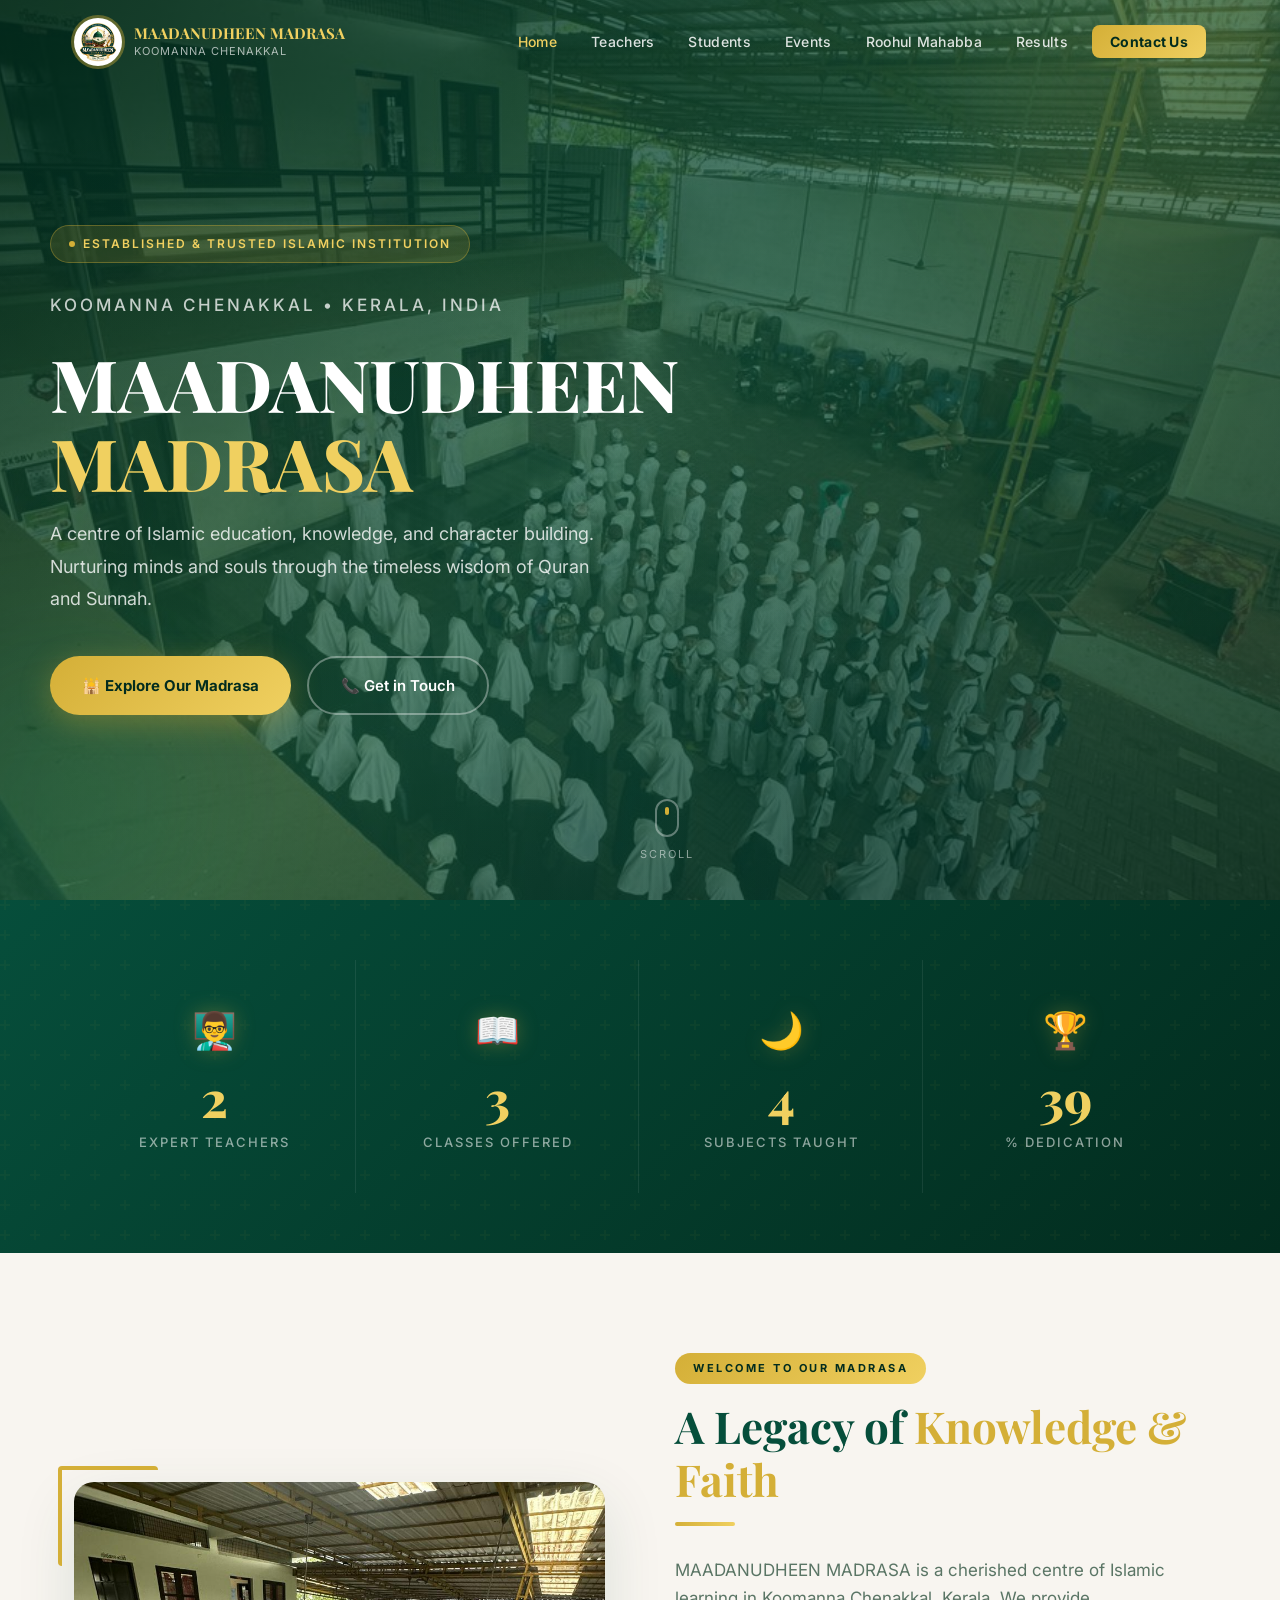
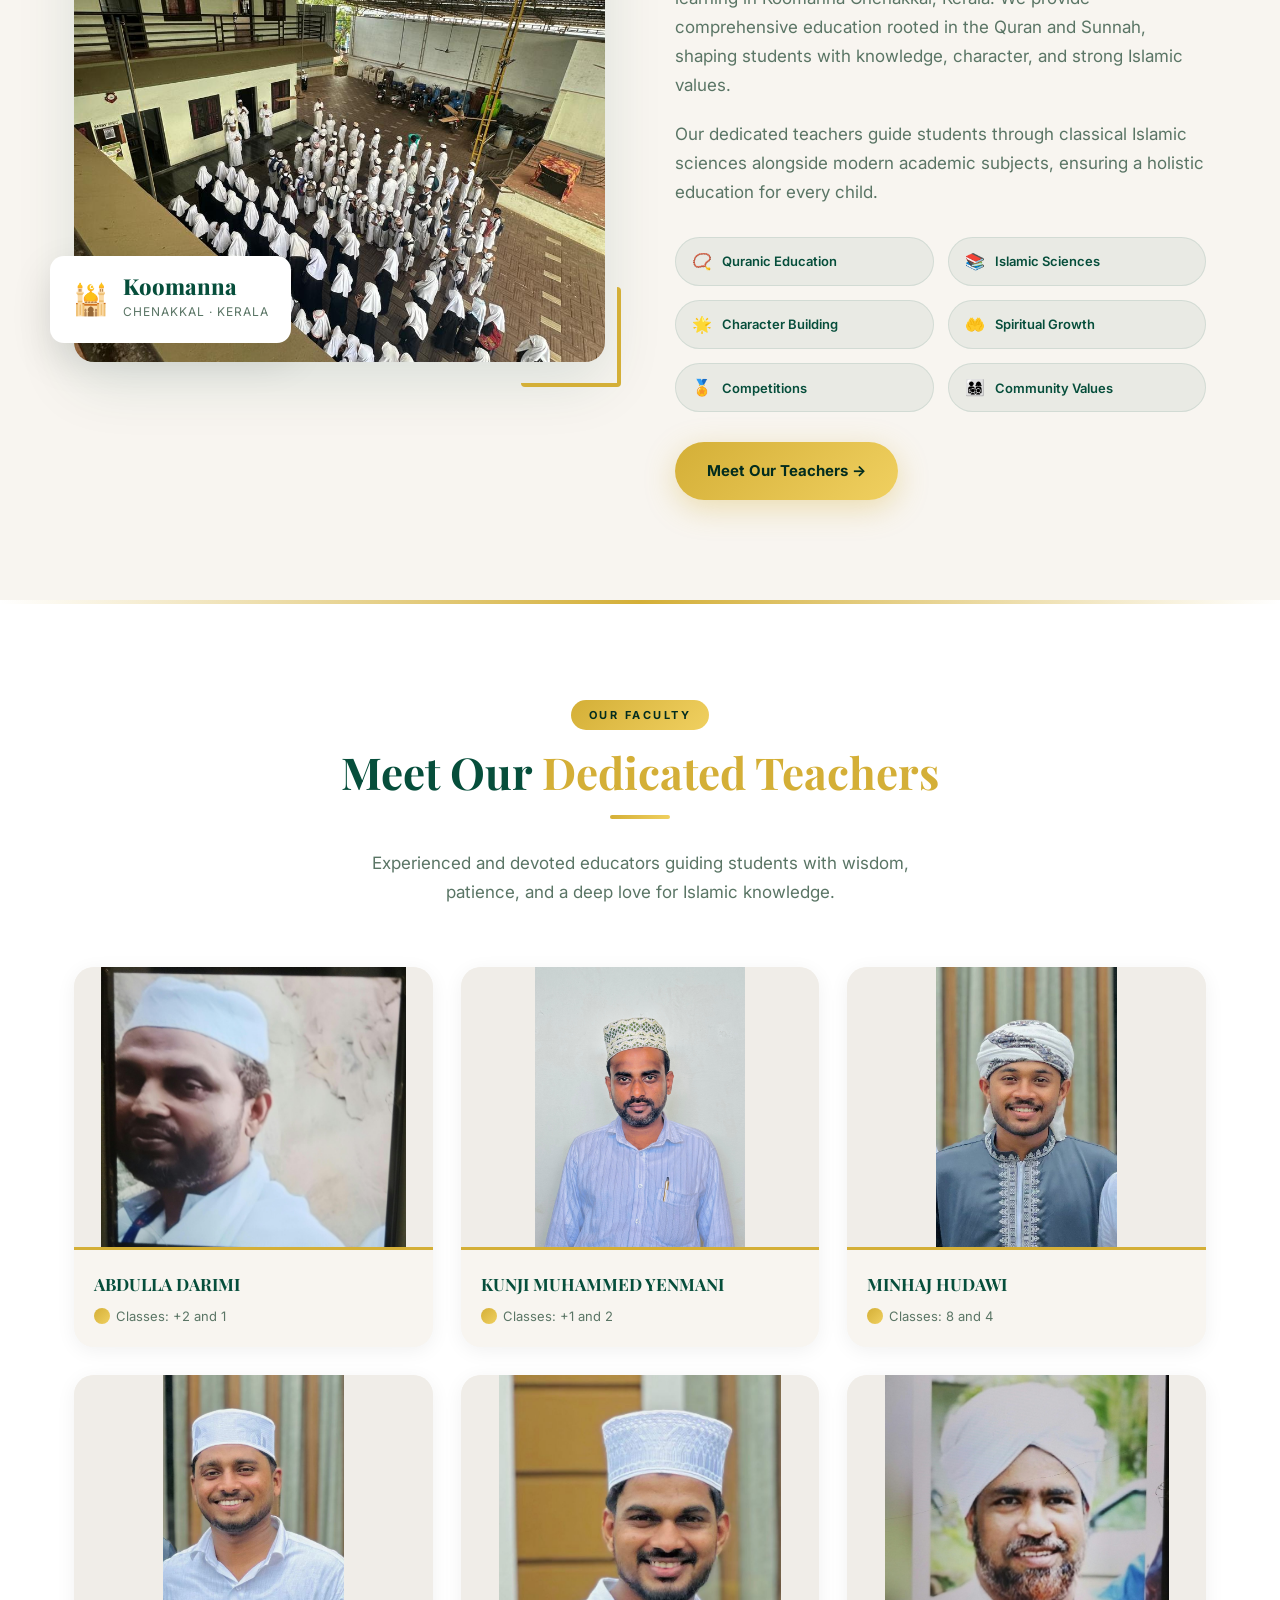
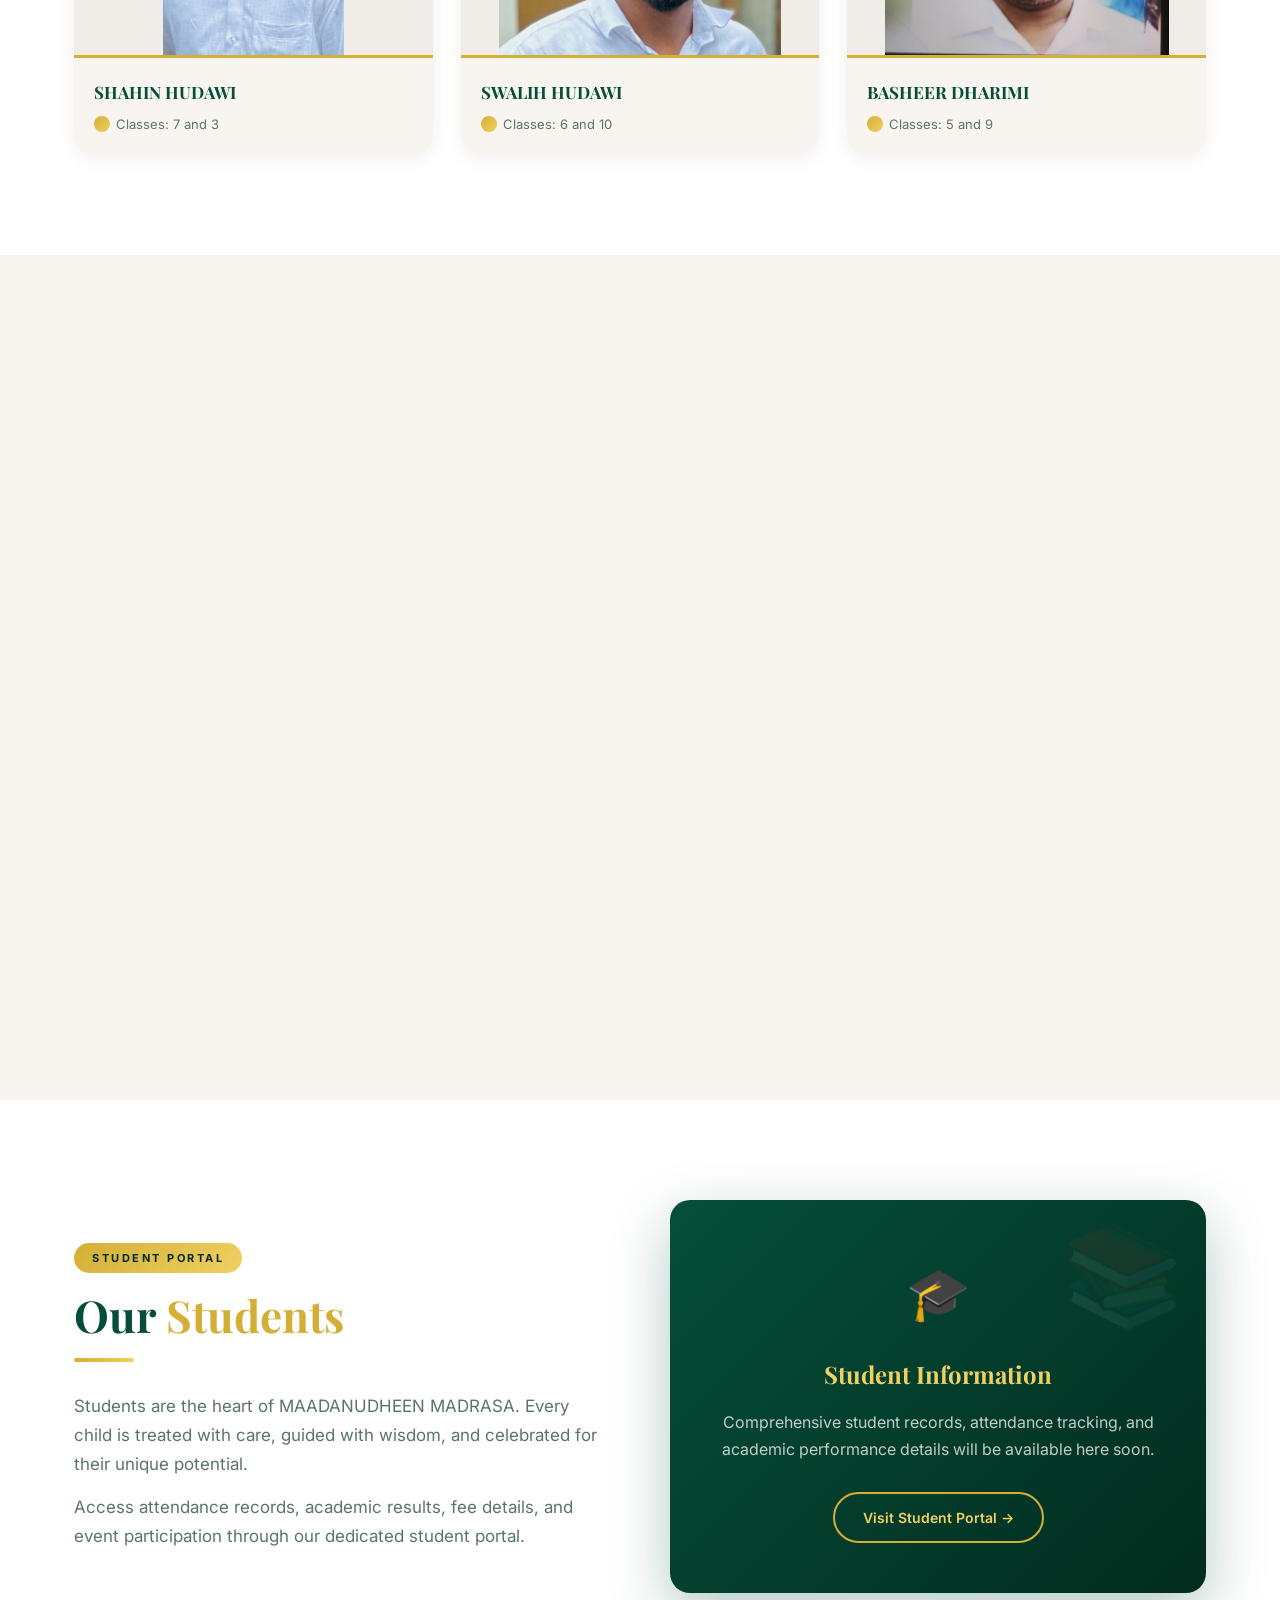
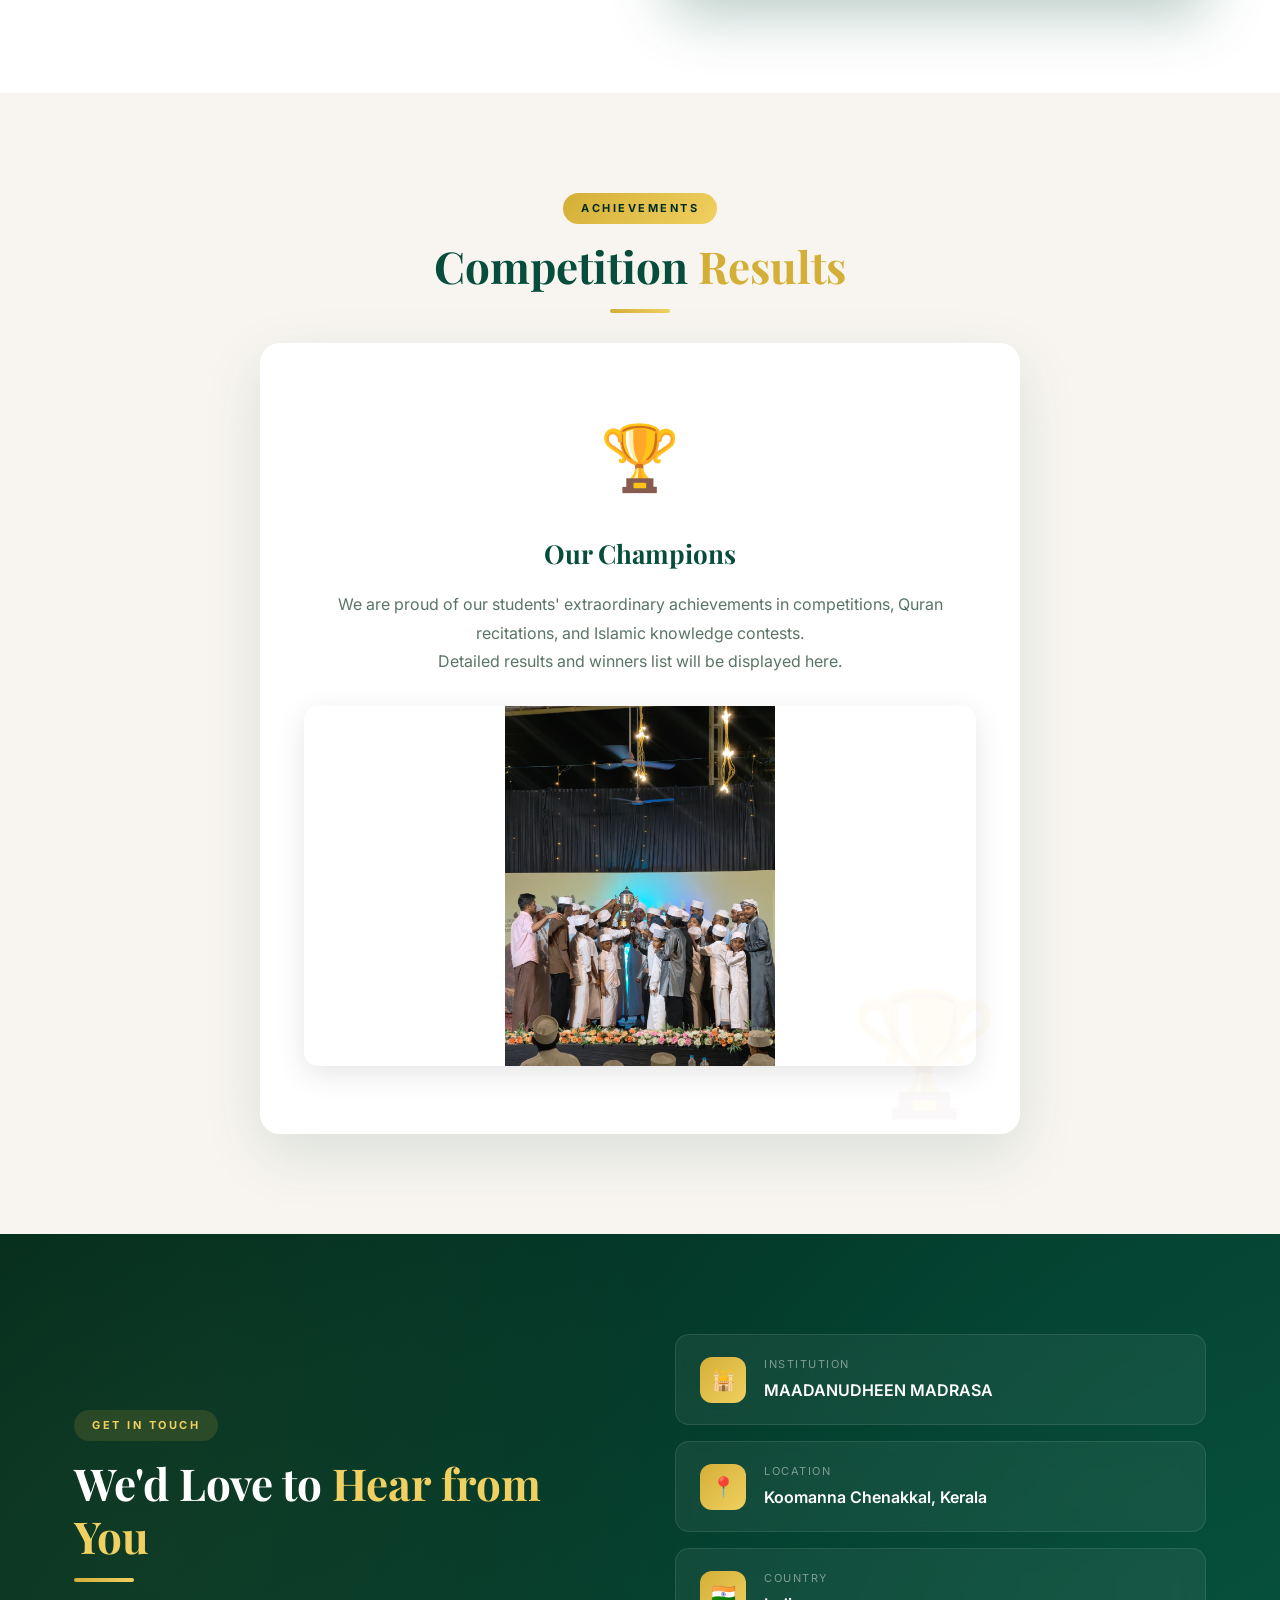
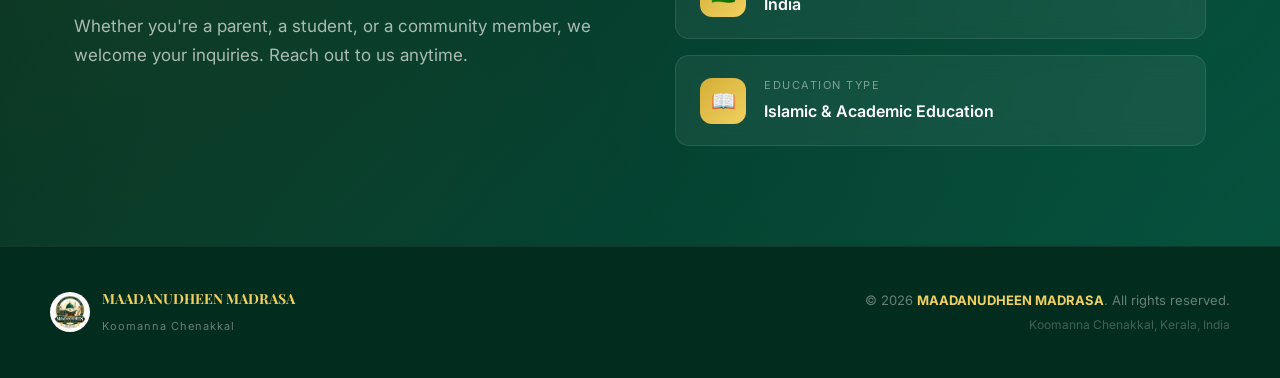
==== commit 369deb29: "style: optimize hero section layout and button responsiveness for mobile devices" ====
--- a/index.html
+++ b/index.html
@@ -372,6 +372,7 @@
   padding: 120px 0 80px;
 }
 
+
 .hero-badge {
   display: inline-flex;
   align-items: center;
@@ -1290,19 +1291,49 @@
   .nav-links { display: none; }
   .hamburger { display: flex; }
   .hero-h1 { font-size: clamp(28px, 8vw, 44px); }
-  .hero-desc { font-size: 16px; }
+  .hero-desc { font-size: 15px; }
   .events-grid { grid-template-columns: 1fr; }
   .teacher-grid { grid-template-columns: 1fr 1fr; }
   .about-features { grid-template-columns: 1fr; }
+  /* Give hero content breathing room from screen edges */
+  .hero-content { padding: 110px 20px 70px; }
+  .hero-badge { font-size: 10px; padding: 6px 14px; }
+  .hero-subtitle { letter-spacing: 2px; }
+  /* Compact buttons on mobile */
+  .btn-primary {
+    font-size: 13px;
+    padding: 12px 22px;
+    width: auto;
+    align-self: flex-start;
+  }
+  .btn-outline {
+    font-size: 13px;
+    padding: 11px 22px;
+    width: auto;
+    align-self: flex-start;
+  }
+  .hero-actions {
+    flex-direction: row;
+    flex-wrap: wrap;
+    gap: 12px;
+  }
 }
 
 @media (max-width: 500px) {
   .teacher-grid { grid-template-columns: 1fr; }
   .stats-grid { grid-template-columns: repeat(2, 1fr); }
-  .hero-actions { flex-direction: column; }
-  .btn-primary, .btn-outline { justify-content: center; }
-  .results-card { padding: 40px 24px; }
-  .students-card { padding: 40px 28px; }
+  /* Stack buttons vertically only on very small screens, but keep them compact */
+  .hero-actions { flex-direction: column; align-items: flex-start; gap: 10px; }
+  .btn-primary, .btn-outline {
+    font-size: 13px;
+    padding: 11px 22px;
+    width: auto;
+    align-self: flex-start;
+    justify-content: flex-start;
+  }
+  .results-card { padding: 40px 20px; }
+  .students-card { padding: 36px 22px; }
+  .hero-content { padding: 100px 18px 60px; }
 }
 </style>
 </head>
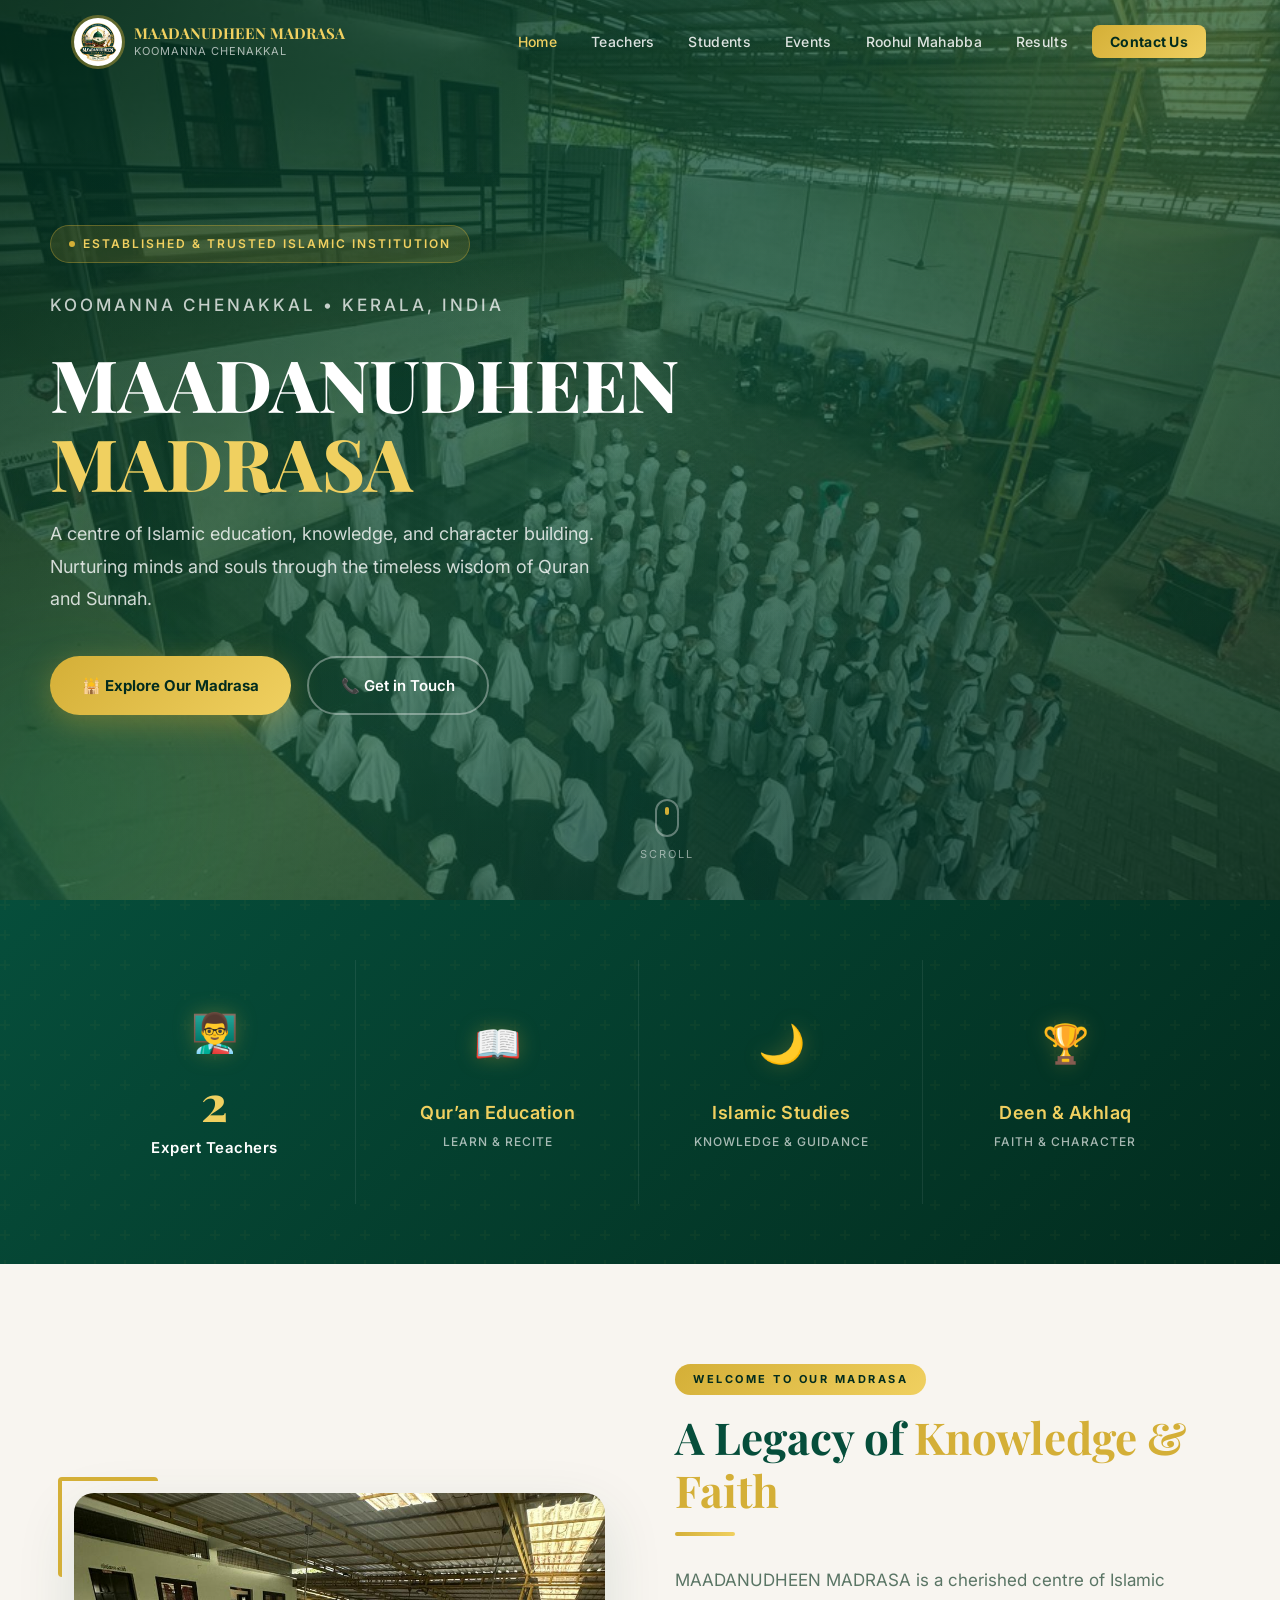
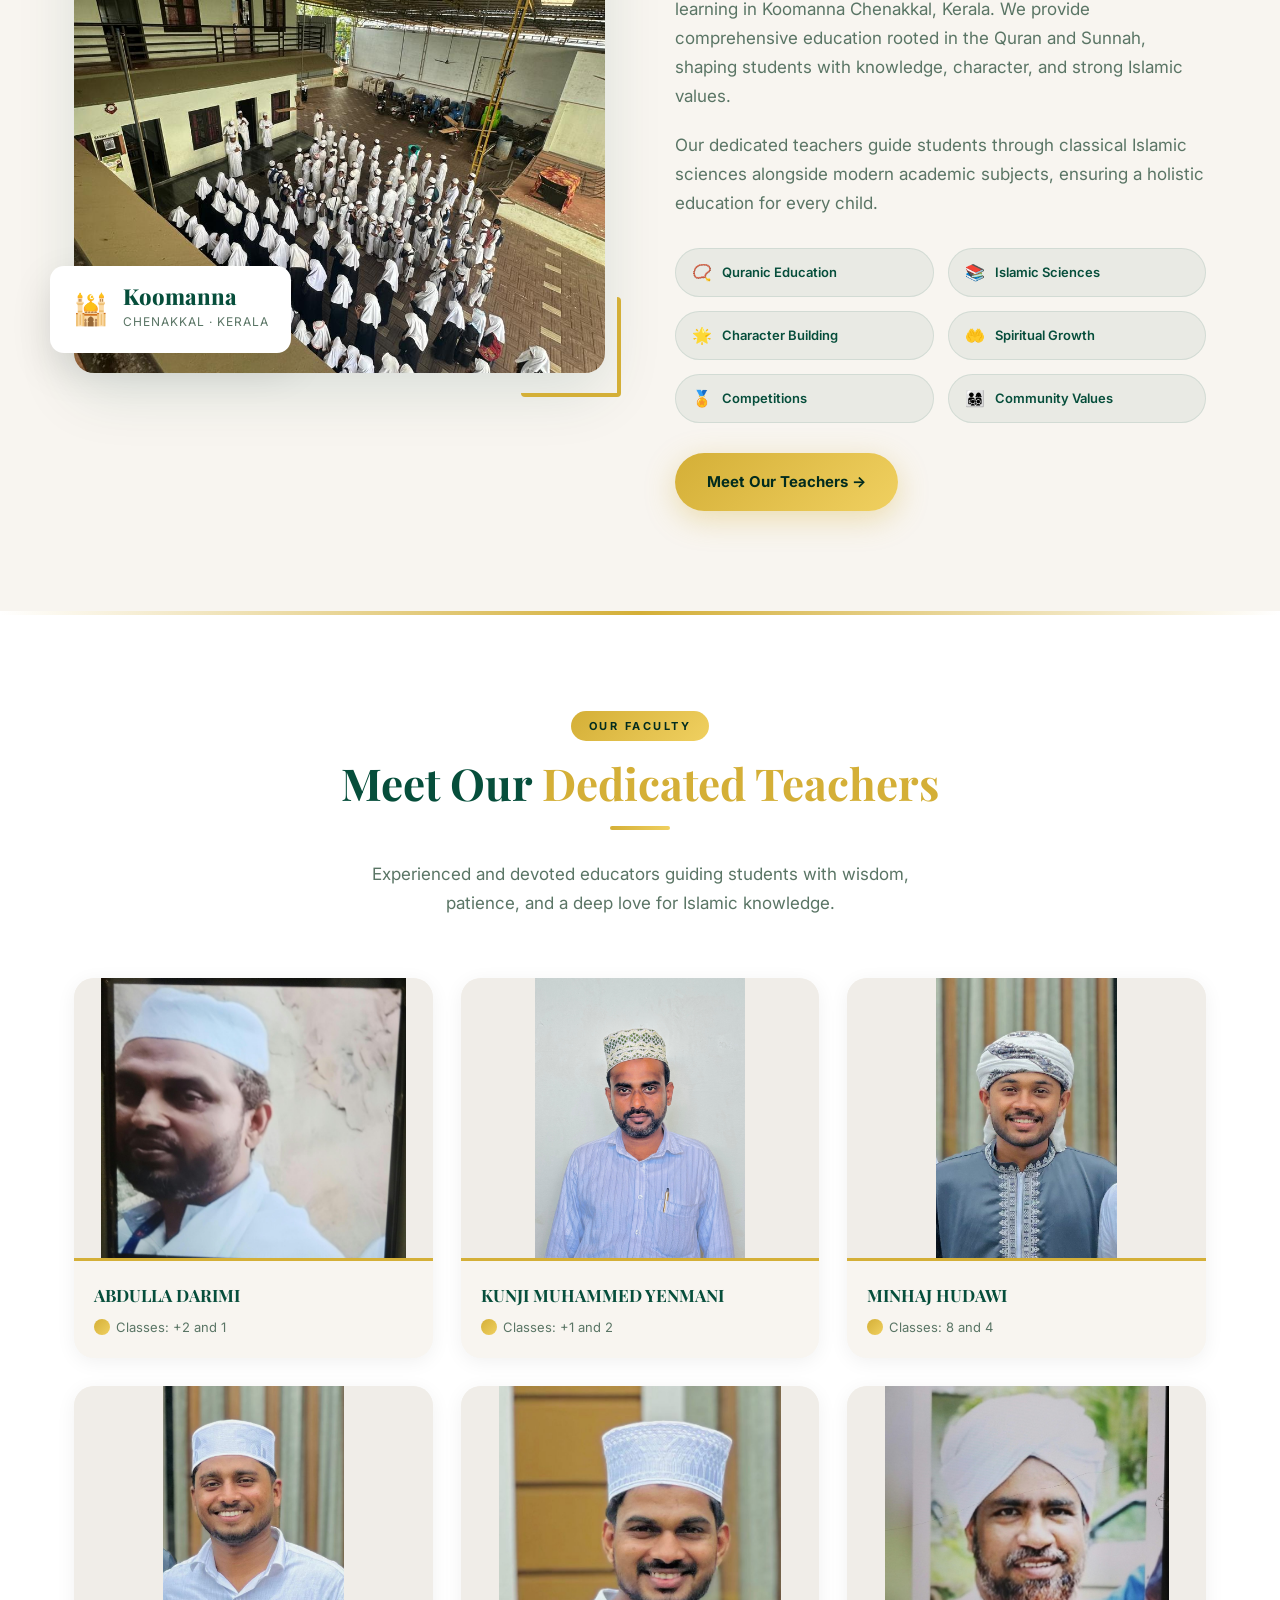
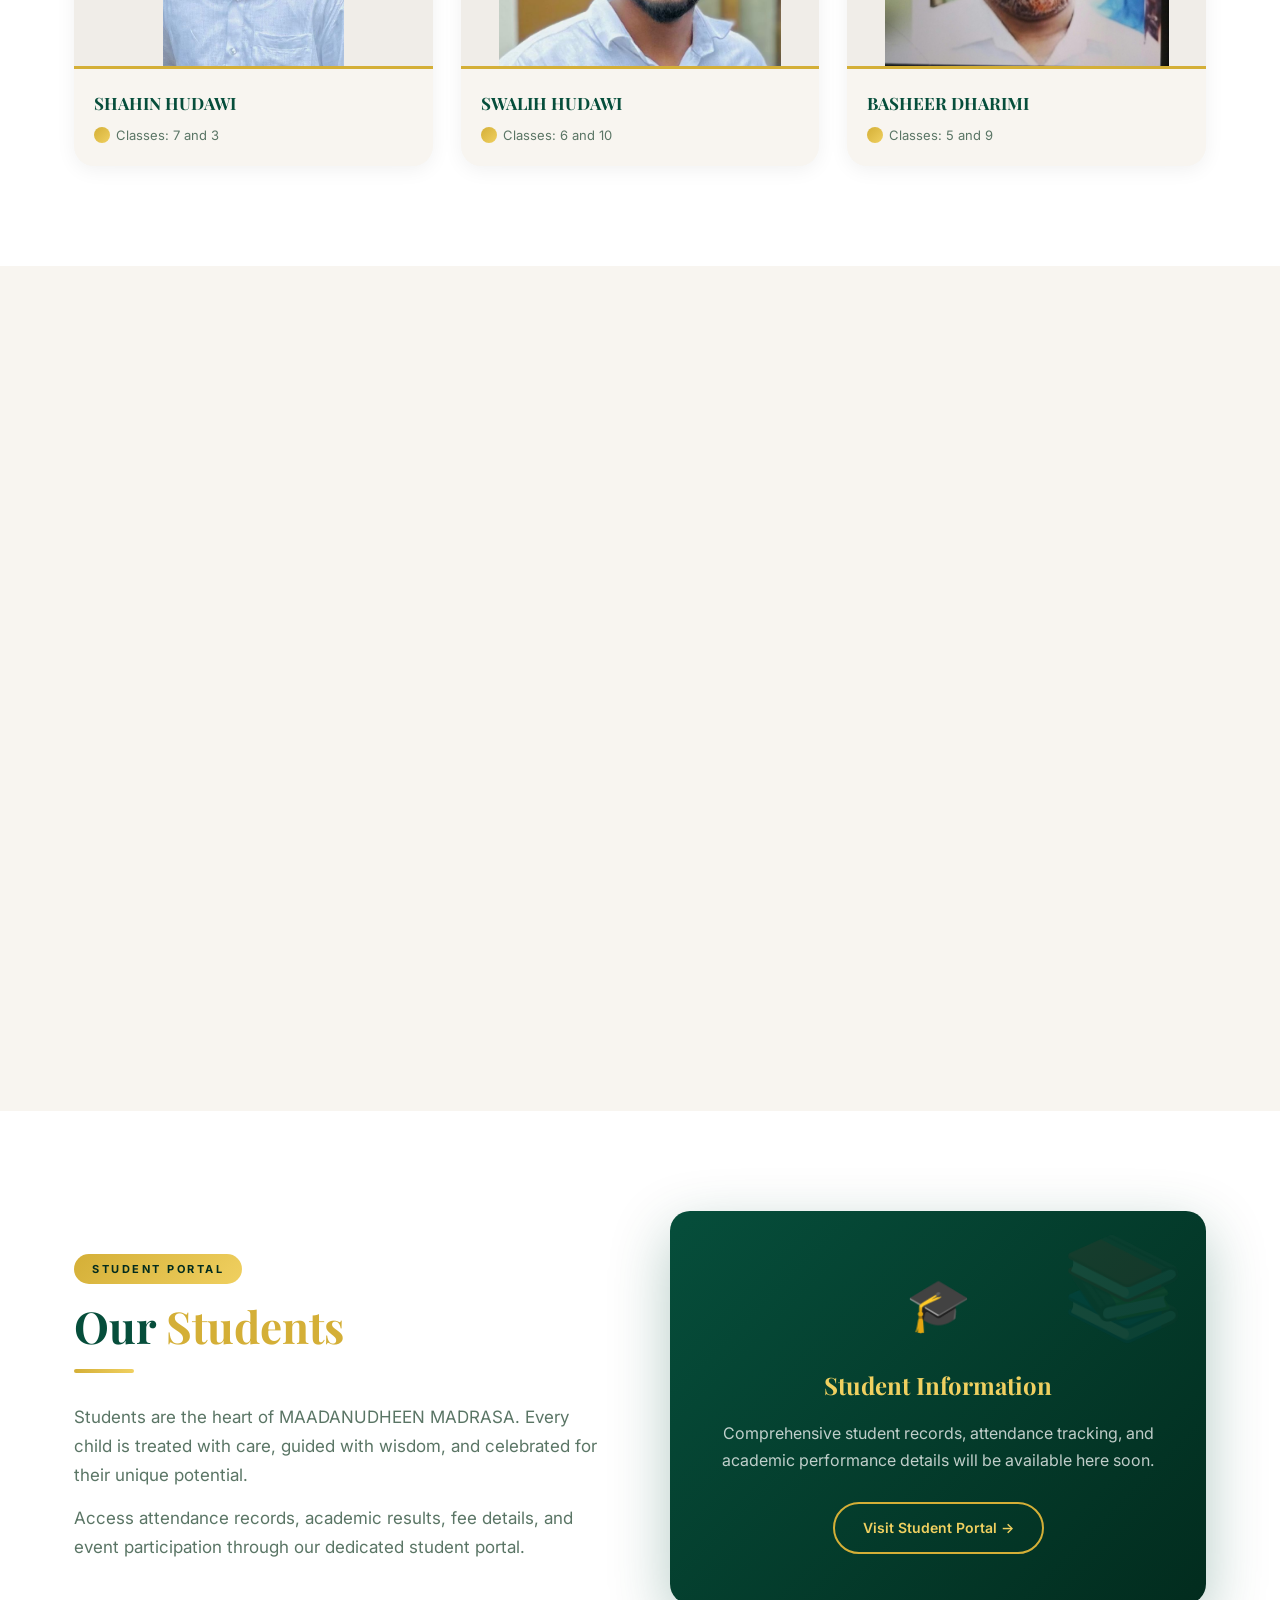
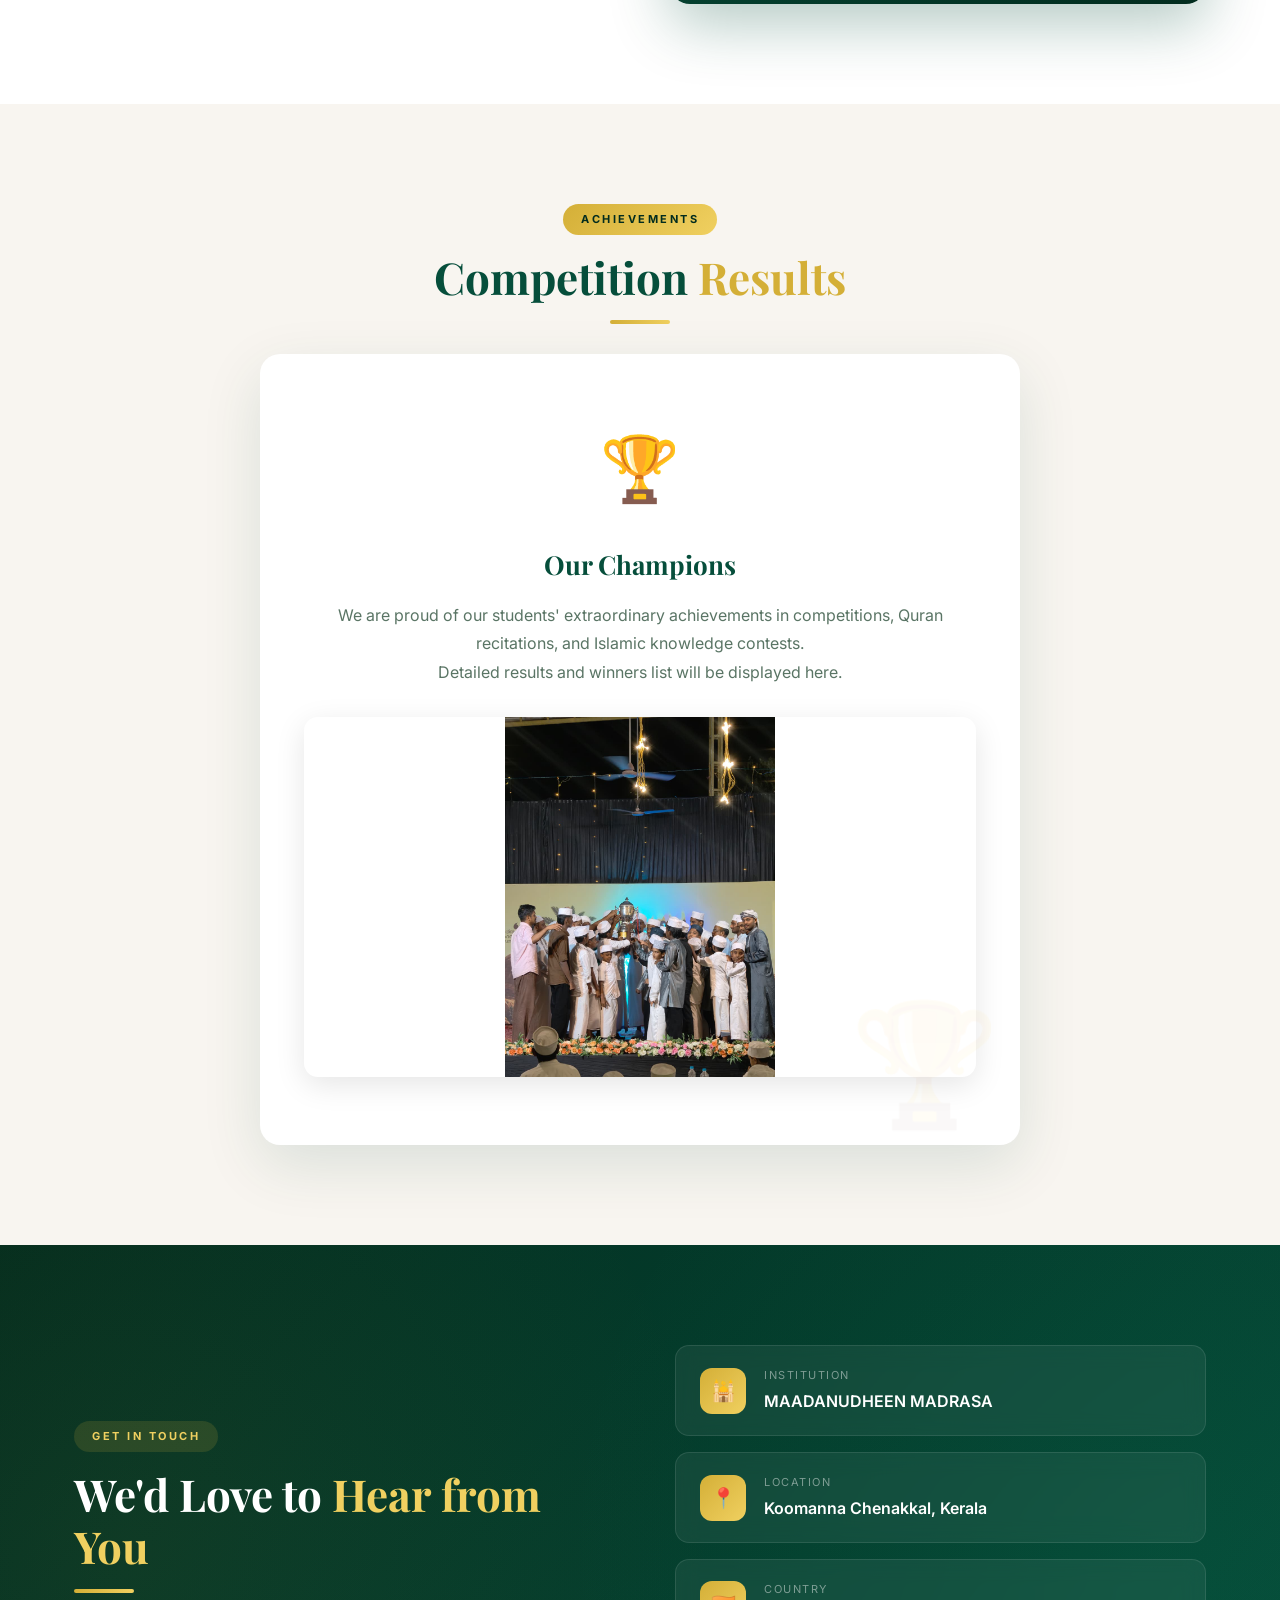
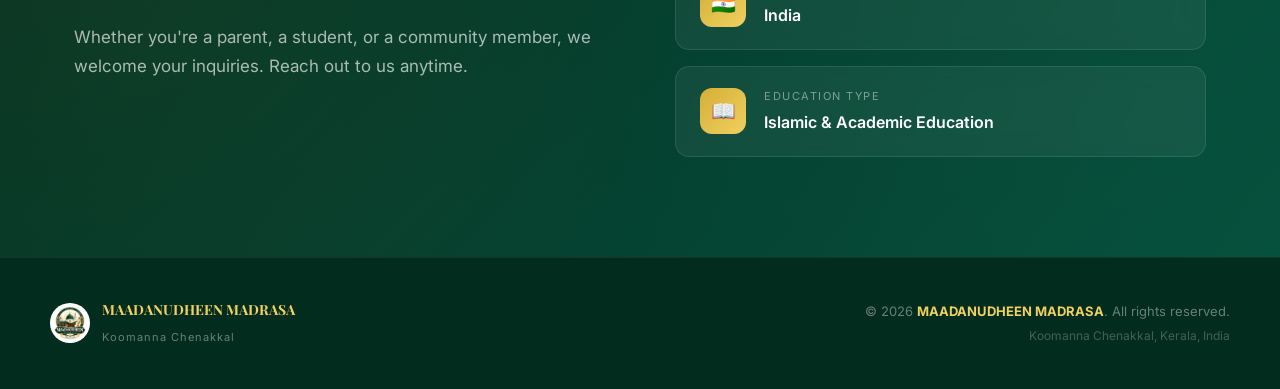
==== commit 7c433451: "feat: update stat cards with flex layout, improved typography, and new descriptive content" ====
--- a/index.html
+++ b/index.html
@@ -557,13 +557,17 @@
   padding: 40px 20px;
   border-right: 1px solid rgba(255,255,255,0.08);
   transition: var(--transition);
+  display: flex;
+  flex-direction: column;
+  align-items: center;
+  justify-content: center;
 }
 
 .stat-card:last-child { border-right: none; }
 .stat-card:hover { background: rgba(255,255,255,0.03); }
 
 .stat-icon {
-  font-size: 36px;
+  font-size: 38px;
   margin-bottom: 12px;
   display: block;
   filter: drop-shadow(0 0 10px rgba(212,175,55,0.3));
@@ -579,10 +583,18 @@
 }
 
 .stat-label {
-  font-size: 13px;
-  color: rgba(255,255,255,0.55);
+  font-size: 15px;
+  color: var(--white);
+  letter-spacing: 0.5px;
+  font-weight: 600;
+  margin-bottom: 4px;
+}
+
+.stat-sub {
+  font-size: 12px;
+  color: rgba(255,255,255,0.65);
+  letter-spacing: 1px;
   text-transform: uppercase;
-  letter-spacing: 2px;
   font-weight: 500;
 }
 
@@ -1426,18 +1438,18 @@
       </div>
       <div class="stat-card reveal delay-1">
         <span class="stat-icon">📖</span>
-        <div class="stat-number" data-target="10">0</div>
-        <div class="stat-label">Classes Offered</div>
+        <div class="stat-label" style="font-size: 18px; margin-top: 10px; color: var(--gold-light);">Qur’an Education</div>
+        <div class="stat-sub">Learn &amp; Recite</div>
       </div>
       <div class="stat-card reveal delay-2">
         <span class="stat-icon">🌙</span>
-        <div class="stat-number" data-target="12">0</div>
-        <div class="stat-label">Subjects Taught</div>
+        <div class="stat-label" style="font-size: 18px; margin-top: 10px; color: var(--gold-light);">Islamic Studies</div>
+        <div class="stat-sub">Knowledge &amp; Guidance</div>
       </div>
       <div class="stat-card reveal delay-3">
         <span class="stat-icon">🏆</span>
-        <div class="stat-number" data-target="100">0</div>
-        <div class="stat-label">% Dedication</div>
+        <div class="stat-label" style="font-size: 18px; margin-top: 10px; color: var(--gold-light);">Deen &amp; Akhlaq</div>
+        <div class="stat-sub">Faith &amp; Character</div>
       </div>
     </div>
   </div>
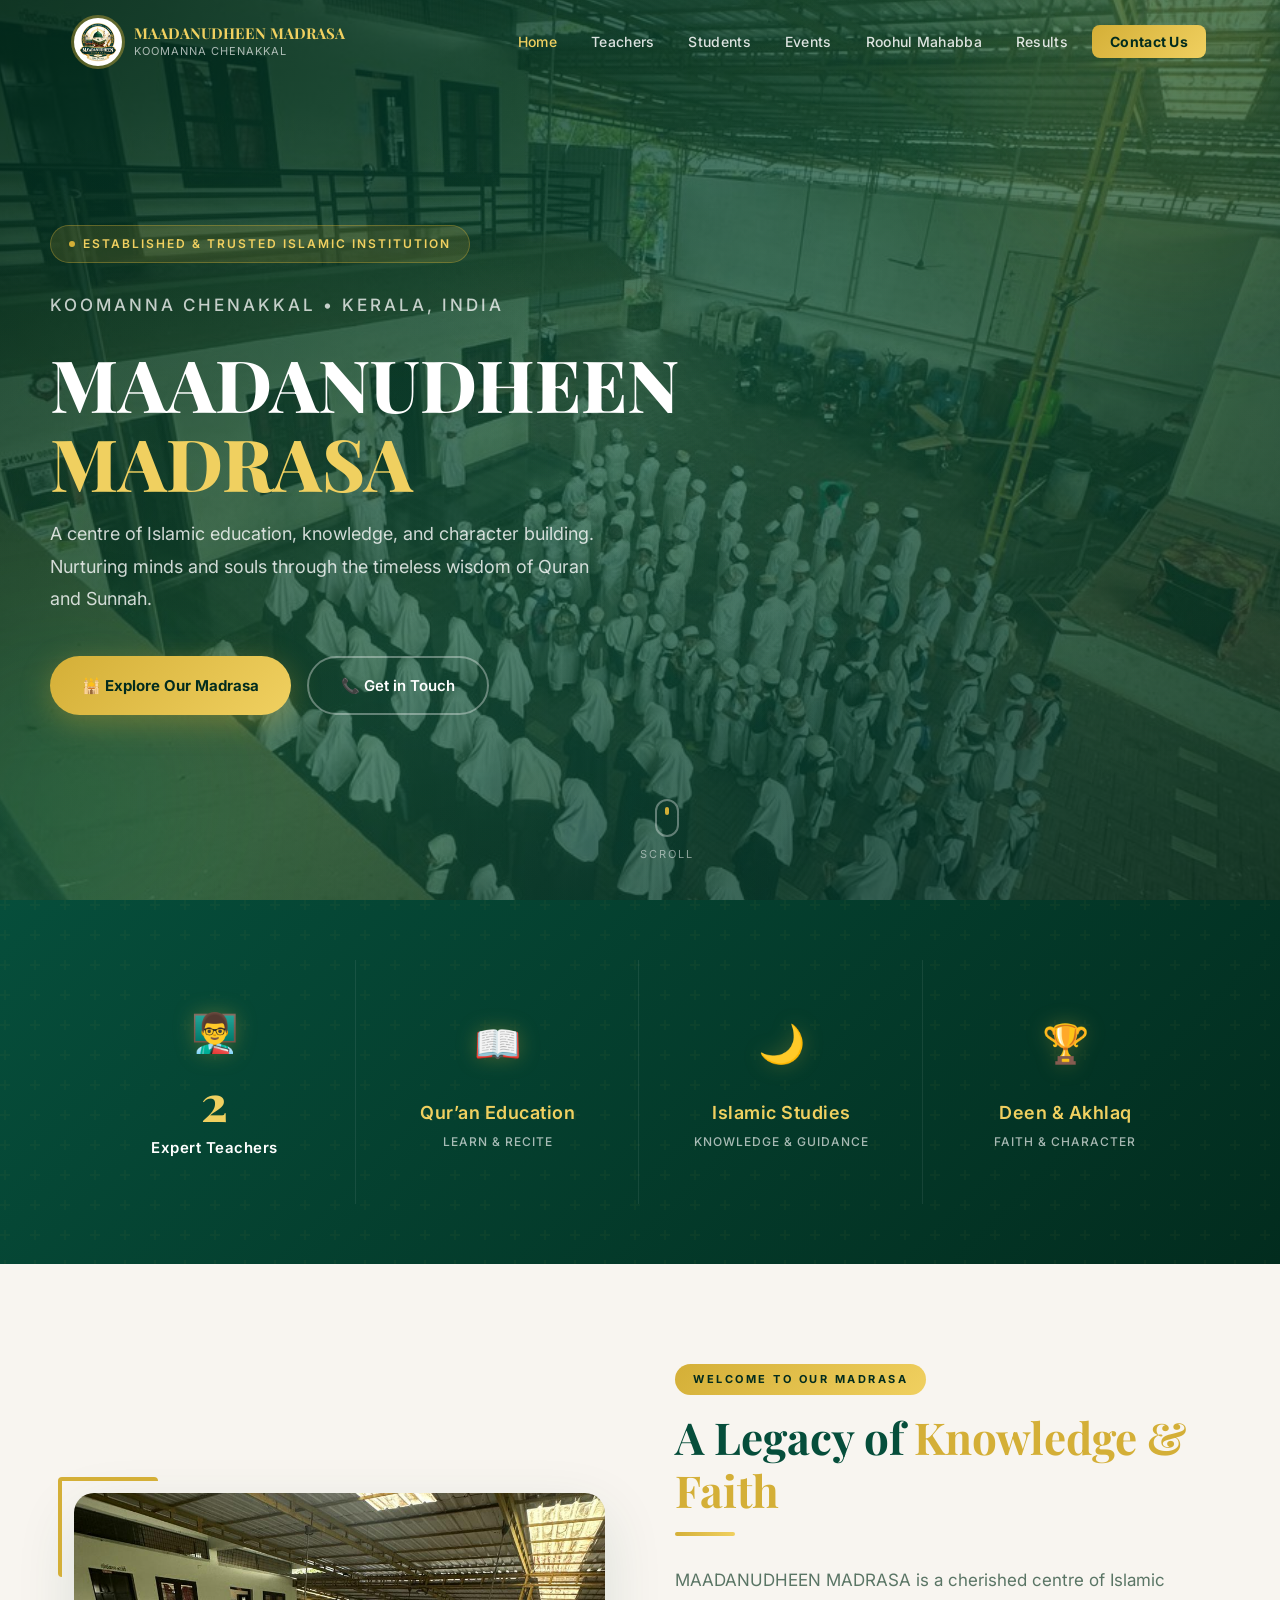
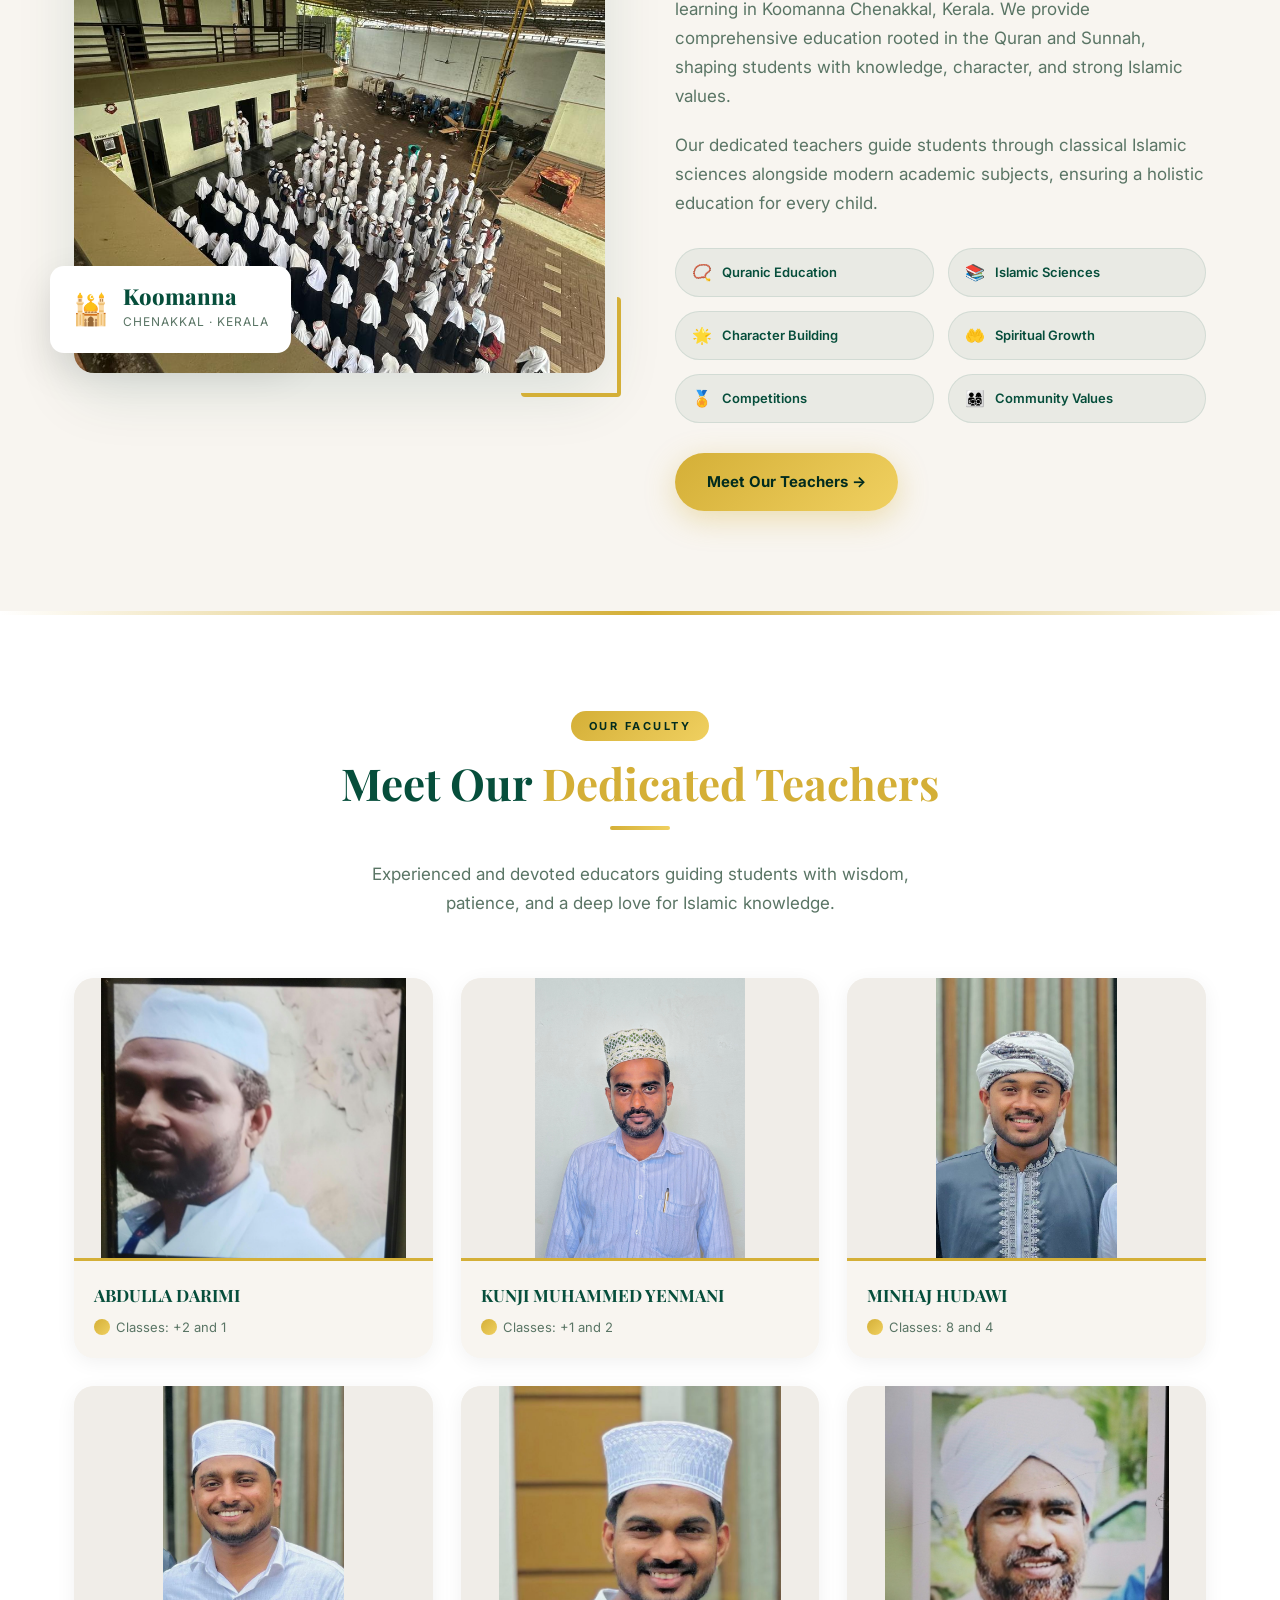
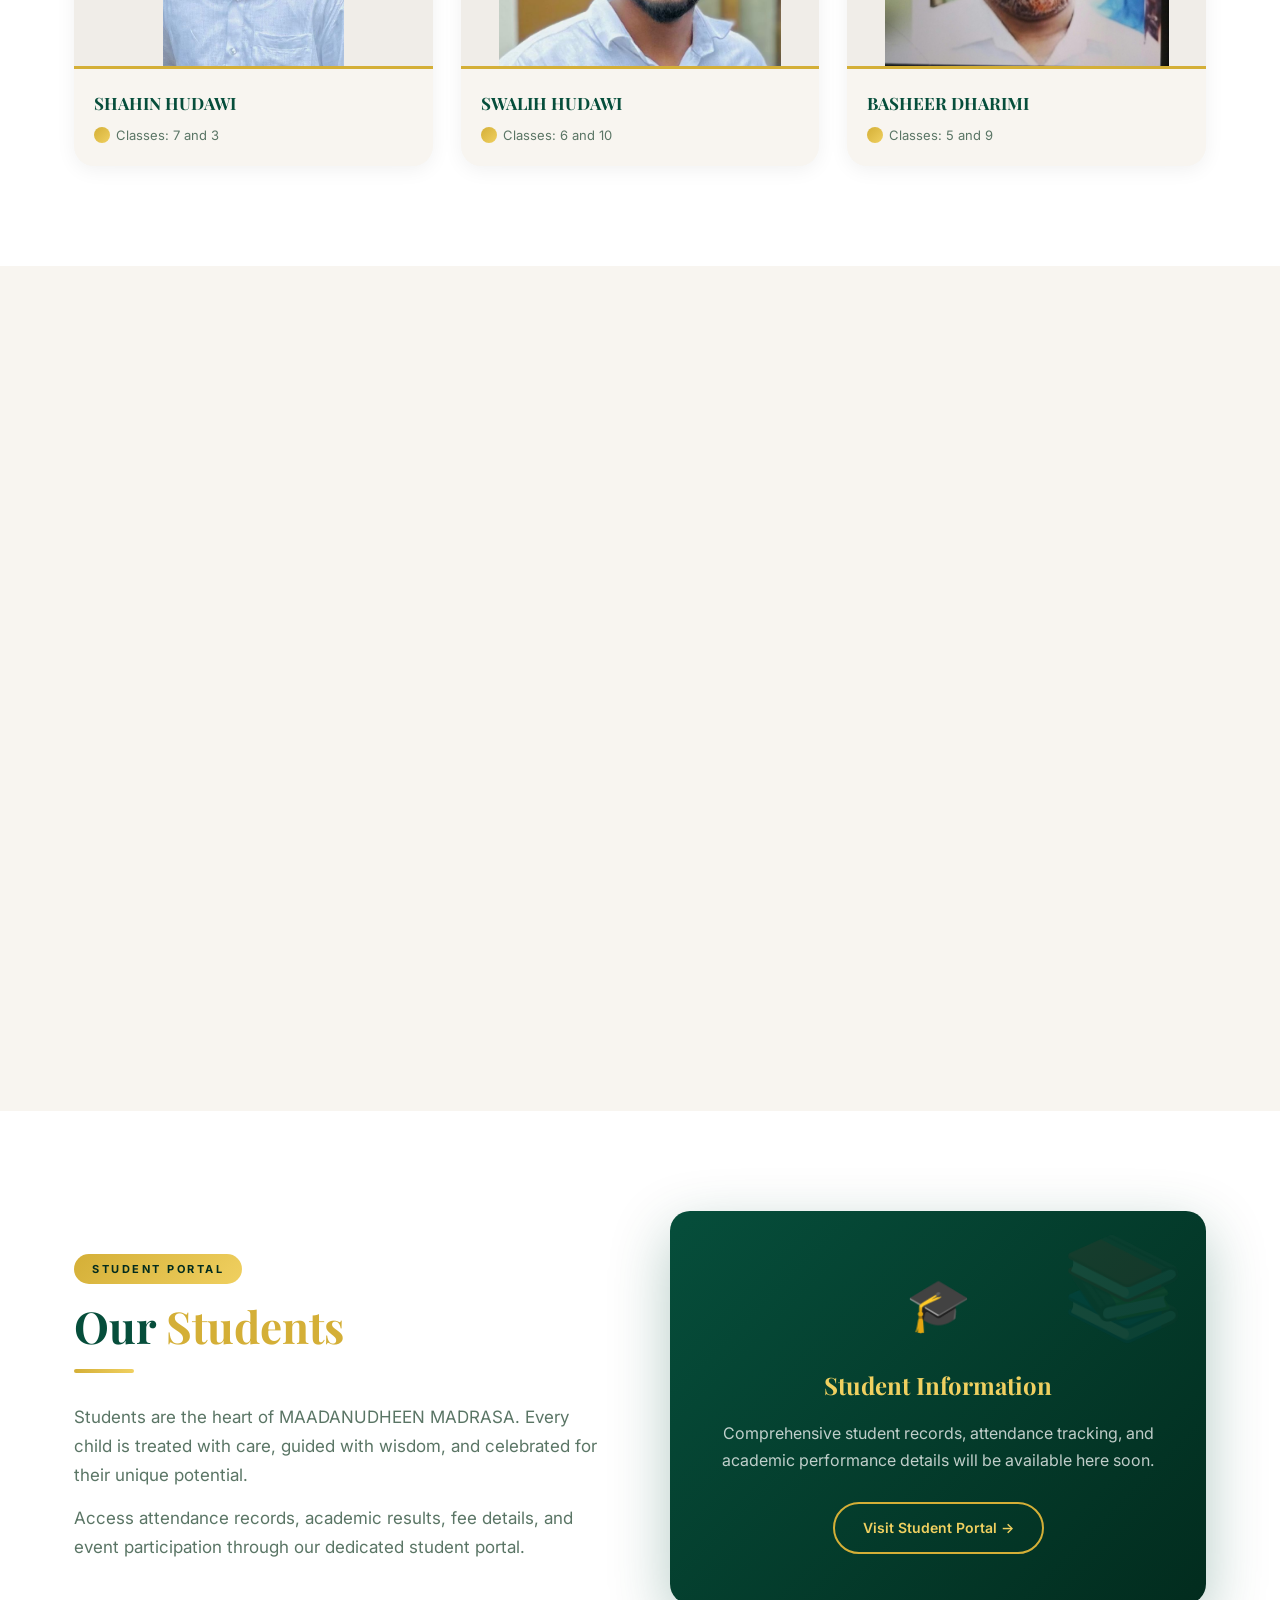
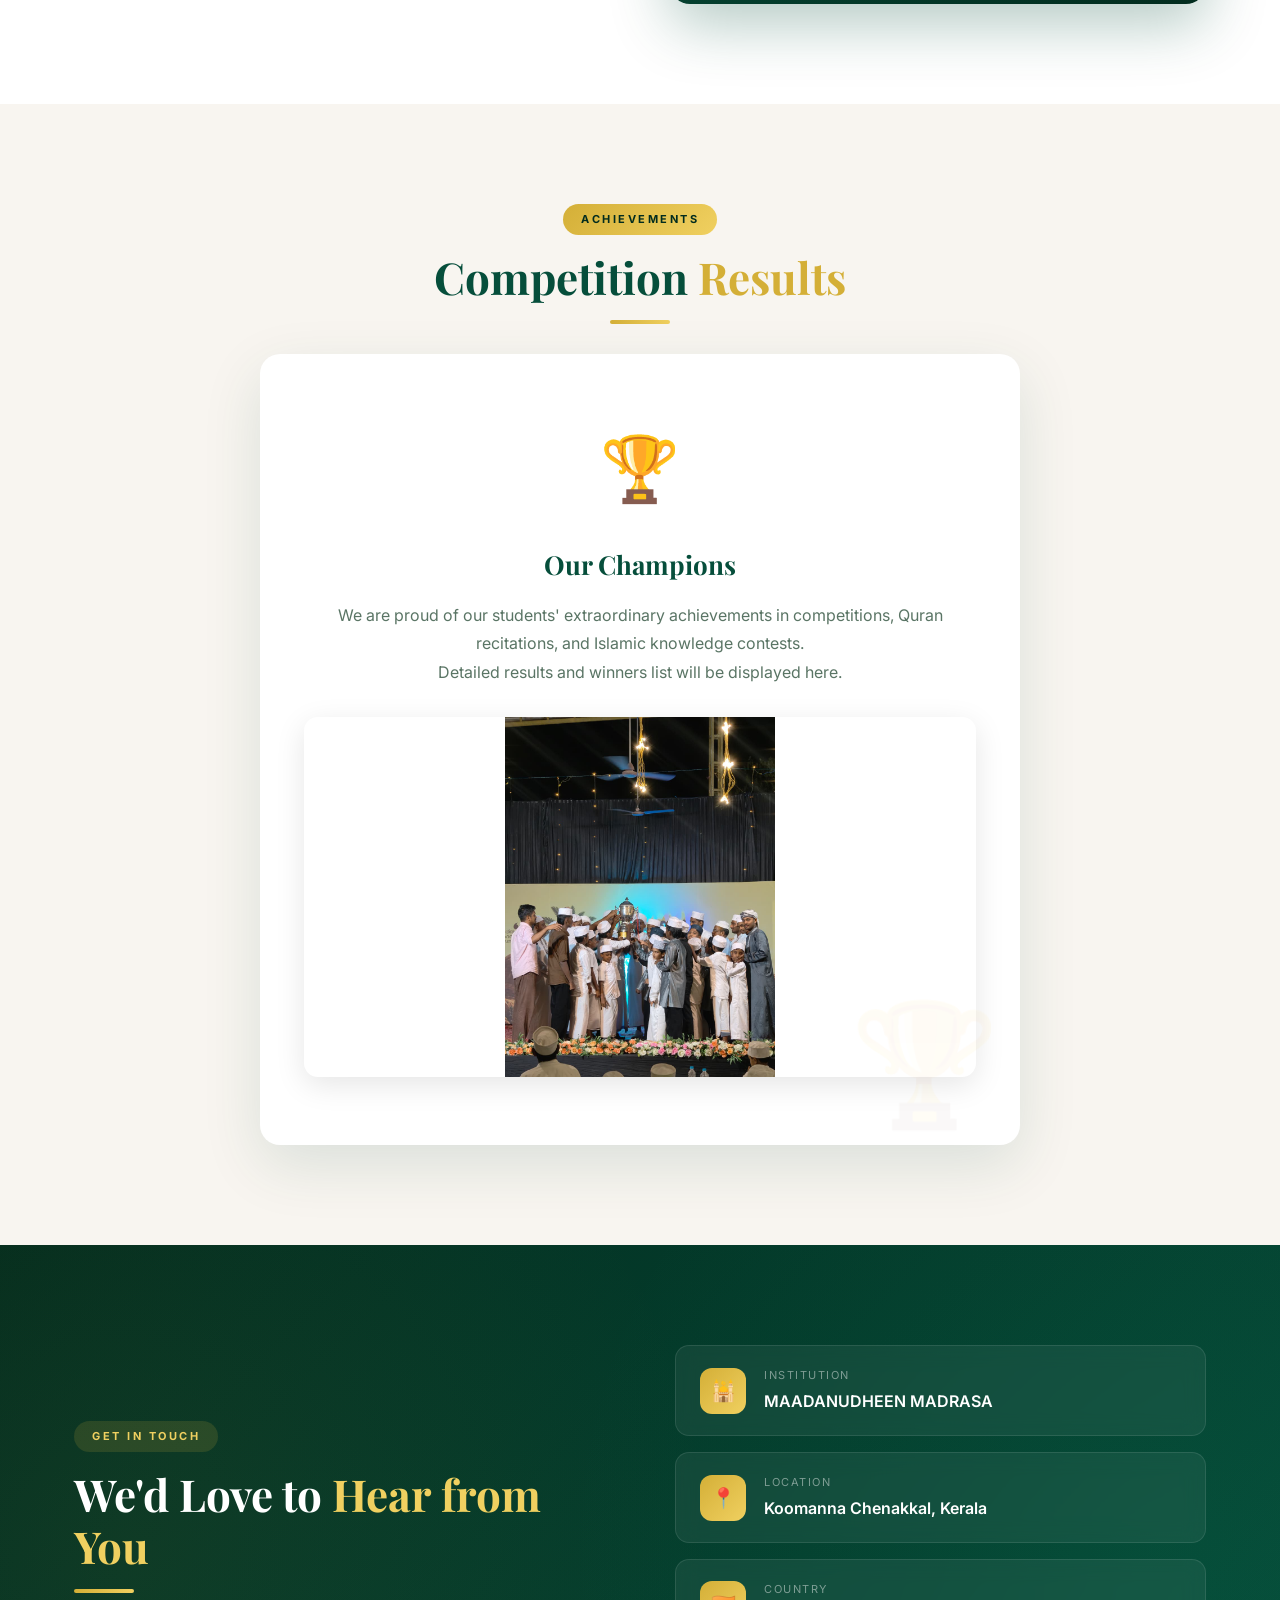
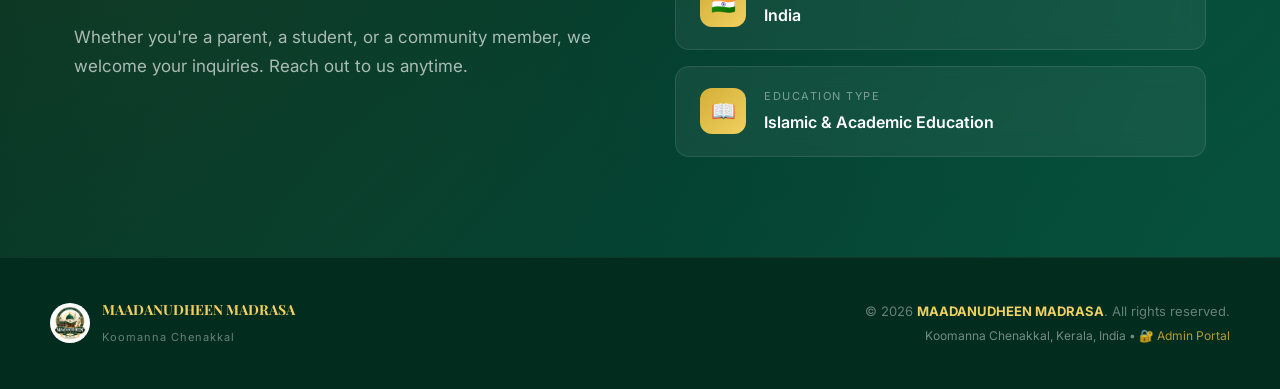
==== commit 4ffdde39: "feat: add admin portal links to login page and website footer" ====
--- a/index.html
+++ b/index.html
@@ -1736,7 +1736,9 @@
     </div>
     <div class="footer-copy">
       <p>© 2026 <strong>MAADANUDHEEN MADRASA</strong>. All rights reserved.</p>
-      <p style="margin-top:4px; font-size:12px; color:rgba(255,255,255,0.25);">Koomanna Chenakkal, Kerala, India</p>
+      <p style="margin-top:4px; font-size:12px; color:rgba(255,255,255,0.45);">
+        Koomanna Chenakkal, Kerala, India &bull; <a href="admin.html" style="color:var(--gold); text-decoration:none; opacity:0.85; transition:opacity 0.2s;" onmouseover="this.style.opacity=1" onmouseout="this.style.opacity=0.85">🔐 Admin Portal</a>
+      </p>
     </div>
   </div>
 </footer>
